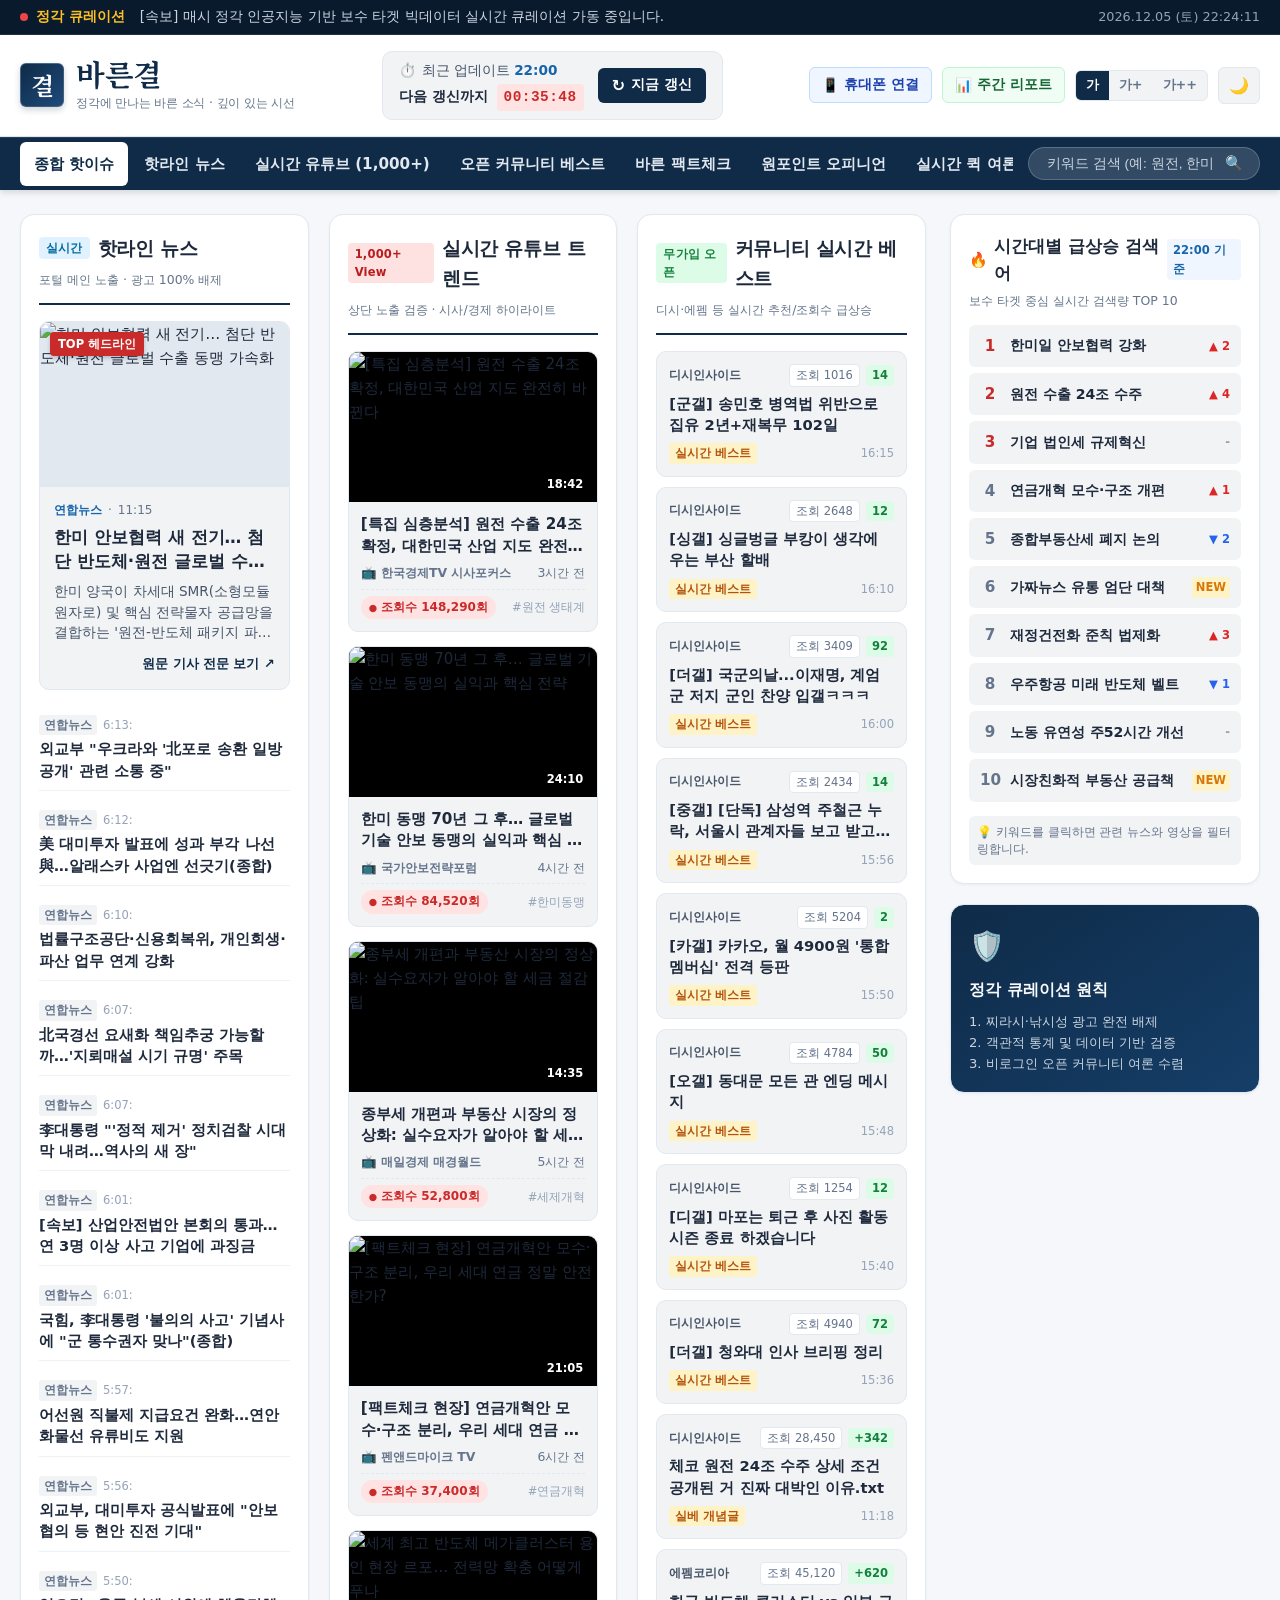
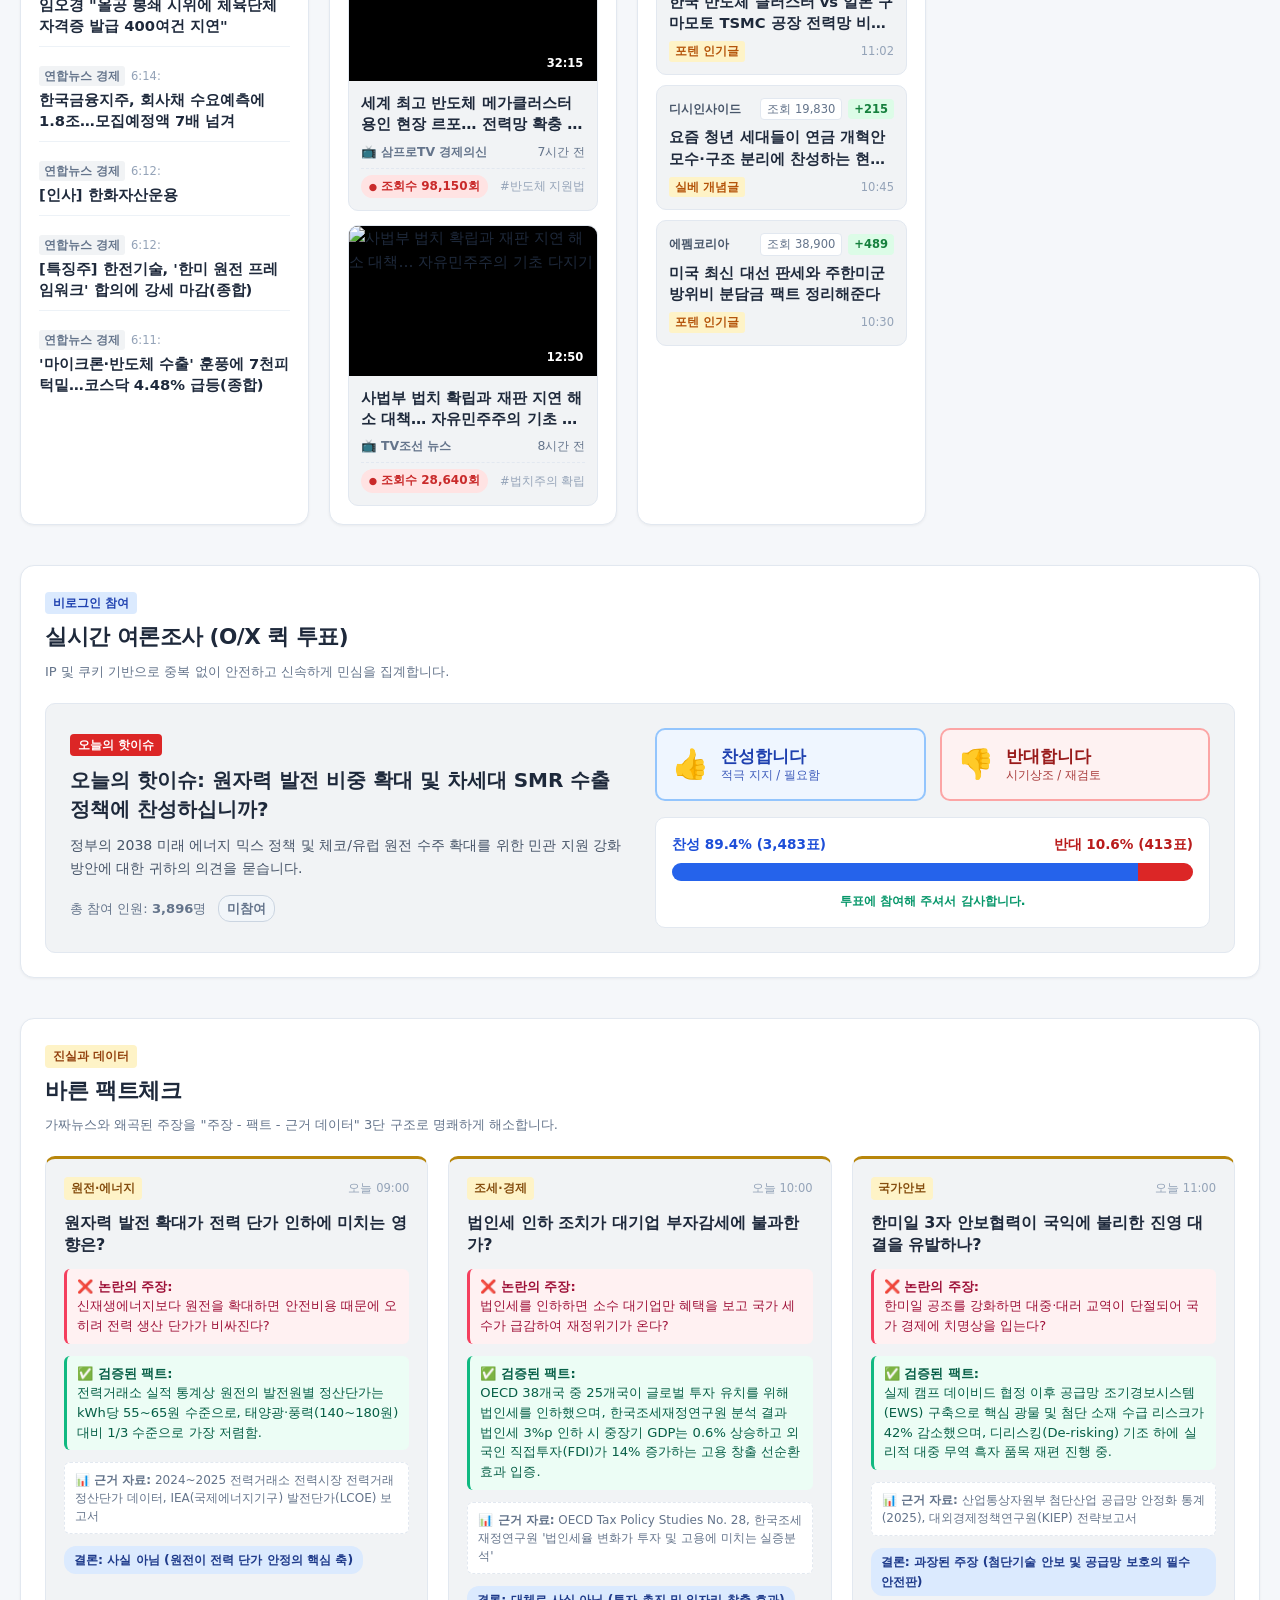
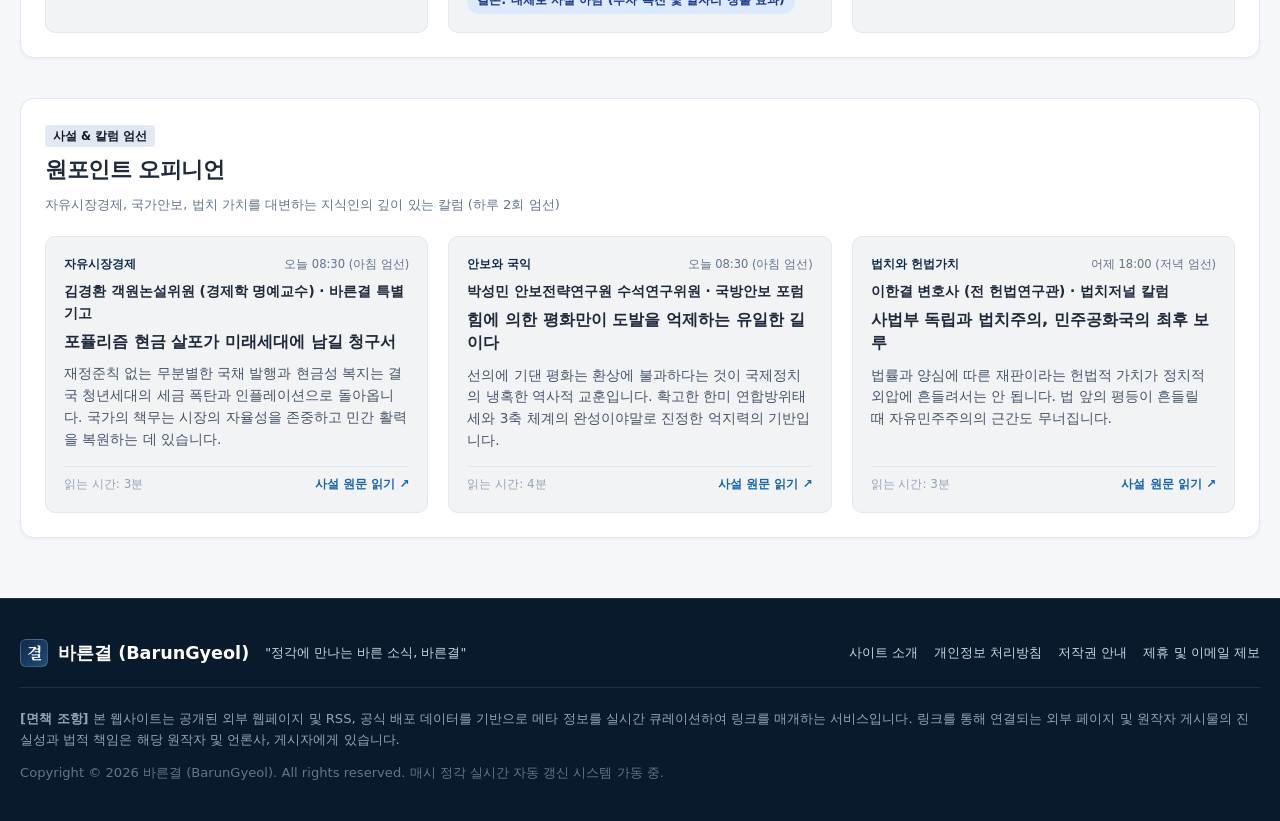
==== index.html @ 8eef2be4 "Add files via upload" ====
<!DOCTYPE html>
<html lang="ko">
<head>
  <meta charset="UTF-8">
  <meta name="viewport" content="width=device-width, initial-scale=1.0">
  <title>바른결 - 정각에 만나는 바른 시선</title>
  <meta name="description" content="매시 정각 실시간 주요 뉴스, 유튜브 트렌드(조회수 1,000+), 무가입 오픈 커뮤니티 베스트를 취합하는 바른결 큐레이션 포털">
  <link rel="preconnect" href="https://fonts.googleapis.com">
  <link rel="preconnect" href="https://fonts.gstatic.com" crossorigin>
  <link href="https://fonts.googleapis.com/css2?family=Pretendard:wght@300;400;500;600;700;800&family=Noto+Serif+KR:wght@600;700&display=swap" rel="stylesheet">
  <link rel="stylesheet" href="css/style.css">
  <link rel="icon" href="data:image/svg+xml,<svg xmlns=%22http://www.w3.org/2000/svg%22 viewBox=%220%200%20100%20100%22><text y=%22.9em%22 font-size=%2290%22>⚖️</text></svg>">
</head>
<body class="font-normal theme-light">

  <!-- 최상단 긴급 속보 & 알림 바 -->
  <div class="top-ticker-bar">
    <div class="container ticker-container">
      <div class="ticker-label">
        <span class="pulse-dot"></span>
        <strong>정각 큐레이션</strong>
      </div>
      <div class="ticker-content" id="tickerContent">
        <span>[속보] 매시 정각 인공지능 기반 보수 타겟 빅데이터 실시간 큐레이션 가동 중입니다.</span>
      </div>
      <div class="ticker-date" id="liveDateTime">2026.10.01 (목) 11:00</div>
    </div>
  </div>

  <!-- 헤더 영역 -->
  <header class="main-header">
    <div class="container header-inner">
      <!-- 로고 및 슬로건 -->
      <div class="header-brand">
        <a href="#" class="brand-logo" onclick="resetFilter(event)">
          <div class="logo-symbol">결</div>
          <div class="logo-text-group">
            <h1 class="logo-title">바른결</h1>
            <span class="logo-slogan">정각에 만나는 바른 소식 · 깊이 있는 시선</span>
          </div>
        </a>
      </div>

      <!-- 실시간 정각 타이머 & 상태 -->
      <div class="header-timer-box">
        <div class="timer-badge-wrap">
          <div class="timer-badge">
            <span class="timer-icon">⏱️</span>
            <span class="timer-text">
              최근 업데이트 <strong id="lastUpdateHour">11:00</strong>
            </span>
          </div>
          <div class="timer-countdown">
            다음 갱신까지 <span class="countdown-digits" id="countdownTimer">00:34:20</span>
          </div>
        </div>
        <button class="btn-refresh" id="btnRefresh" title="지금 즉시 데이터 최신화">
          <span class="refresh-icon">↻</span>
          <span>지금 갱신</span>
        </button>
      </div>

      <!-- 사용자 편의 유틸리티 (휴대폰 연결, 글자크기, 주간리포트, 다크모드) -->
      <div class="header-utils">
        <button class="btn-util btn-mobile" id="btnOpenMobile" title="내 스마트폰으로 바로 보기">
          <span class="icon">📱</span>
          <span>휴대폰 연결</span>
        </button>
        <button class="btn-util btn-report" id="btnOpenReport" title="주간 트렌드 분석 리포트">
          <span class="icon">📊</span>
          <span>주간 리포트</span>
        </button>
        <div class="font-resizer" title="본문 글자 크기 조절">
          <button class="font-btn active" data-size="normal">가</button>
          <button class="font-btn" data-size="large">가+</button>
          <button class="font-btn" data-size="xlarge">가++</button>
        </div>
        <button class="btn-util theme-toggle" id="themeToggle" title="화면 모드 전환">
          <span class="theme-icon" id="themeIcon">🌙</span>
        </button>
      </div>
    </div>
  </header>

  <!-- 글로벌 네비게이션 바 (GNB) -->
  <nav class="gnb-nav">
    <div class="container gnb-inner">
      <ul class="gnb-menu">
        <li class="nav-item active"><a href="#section-all" data-tab="all">종합 핫이슈</a></li>
        <li class="nav-item"><a href="#section-news" data-tab="news">핫라인 뉴스</a></li>
        <li class="nav-item"><a href="#section-youtube" data-tab="youtube">실시간 유튜브 (1,000+)</a></li>
        <li class="nav-item"><a href="#section-community" data-tab="community">오픈 커뮤니티 베스트</a></li>
        <li class="nav-item"><a href="#section-factcheck" data-tab="factcheck">바른 팩트체크</a></li>
        <li class="nav-item"><a href="#section-opinion" data-tab="opinion">원포인트 오피니언</a></li>
        <li class="nav-item"><a href="#section-poll" data-tab="poll">실시간 퀵 여론조사</a></li>
      </ul>
      <div class="gnb-search">
        <div class="search-input-wrap">
          <input type="text" id="searchInput" placeholder="키워드 검색 (예: 원전, 한미동맹, 세제)" autocomplete="off">
          <button id="searchBtn" title="검색">🔍</button>
        </div>
      </div>
    </div>
  </nav>

  <!-- 활성 필터 바 (키워드 클릭 시 노출) -->
  <div class="filter-status-bar container" id="filterStatusBar" style="display: none;">
    <div class="filter-chip">
      <span>선택 키워드: <strong id="filterKeywordText">#원전</strong></span>
      <button class="filter-clear-btn" id="filterClearBtn">✕ 전체보기</button>
    </div>
    <div class="filter-count" id="filterCountText">관련 콘텐츠 12건 정렬됨</div>
  </div>

  <!-- 메인 본문 컨테이너 -->
  <main class="main-content container">
    <div class="content-wrapper">
      
      <!-- 좌측 메인 3단 그리드 영역 -->
      <div class="grid-layout-3col">
        
        <!-- [1] 핫라인 뉴스 (메인 노출 뉴스 큐레이션) -->
        <section class="card-column news-column" id="section-news">
          <div class="column-header">
            <div class="col-title-wrap">
              <span class="col-badge badge-blue">실시간</span>
              <h2 class="column-title">핫라인 뉴스</h2>
            </div>
            <span class="col-subtitle">포털 메인 노출 · 광고 100% 배제</span>
          </div>

          <!-- 최상단 헤드라인 1건 (썸네일 + 큰 제목) -->
          <div class="headline-featured-card" id="headlineCard">
            <div class="headline-thumb-wrap">
              <img id="headlineImg" src="" alt="헤드라인 뉴스 썸네일" loading="lazy">
              <span class="headline-tag">TOP 헤드라인</span>
            </div>
            <div class="headline-body">
              <div class="meta-row">
                <span class="media-name" id="headlineMedia">연합뉴스</span>
                <span class="meta-dot">·</span>
                <span class="pub-time" id="headlineTime">11:15</span>
              </div>
              <h3 class="headline-title" id="headlineTitle">
                <a href="#" target="_blank" rel="noopener noreferrer">뉴스를 불러오는 중입니다...</a>
              </h3>
              <p class="headline-summary" id="headlineSummary">잠시만 기다려주세요.</p>
              <div class="headline-action">
                <a href="#" id="headlineLink" target="_blank" rel="noopener noreferrer" class="read-more-btn">
                  원문 기사 전문 보기 ↗
                </a>
              </div>
            </div>
          </div>

          <!-- 스트레이트 뉴스 리스트 -->
          <div class="straight-news-list" id="straightNewsList">
            <!-- 자바스크립트로 동적 렌더링 -->
            <div class="loading-spinner">뉴스 데이터를 불러오는 중...</div>
          </div>
        </section>


        <!-- [2] 실시간 유튜브 트렌드 (조회수 1,000 이상 하이라이트) -->
        <section class="card-column youtube-column" id="section-youtube">
          <div class="column-header">
            <div class="col-title-wrap">
              <span class="col-badge badge-red">1,000+ View</span>
              <h2 class="column-title">실시간 유튜브 트렌드</h2>
            </div>
            <span class="col-subtitle">상단 노출 검증 · 시사/경제 하이라이트</span>
          </div>

          <div class="youtube-grid" id="youtubeGrid">
            <!-- 자바스크립트로 동적 렌더링 -->
            <div class="loading-spinner">유튜브 영상을 불러오는 중...</div>
          </div>
        </section>


        <!-- [3] 오픈 커뮤니티 실시간 베스트 (무가입 기반) -->
        <section class="card-column community-column" id="section-community">
          <div class="column-header">
            <div class="col-title-wrap">
              <span class="col-badge badge-green">무가입 오픈</span>
              <h2 class="column-title">커뮤니티 실시간 베스트</h2>
            </div>
            <span class="col-subtitle">디시·에펨 등 실시간 추천/조회수 급상승</span>
          </div>

          <div class="community-list" id="communityList">
            <!-- 자바스크립트로 동적 렌더링 -->
            <div class="loading-spinner">커뮤니티 인기글을 불러오는 중...</div>
          </div>
        </section>

      </div><!-- //grid-layout-3col -->


      <!-- 우측 사이드바: 시간대별 급상승 검색어 -->
      <aside class="sidebar-column">
        <div class="sticky-sidebar">
          
          <!-- 급상승 검색어 랭킹 -->
          <div class="sidebar-card trending-card">
            <div class="sidebar-card-header">
              <div class="trending-title-row">
                <span class="fire-icon">🔥</span>
                <h3 class="sidebar-title">시간대별 급상승 검색어</h3>
              </div>
              <span class="trending-refresh-badge" id="trendingTimeBadge">11:00 기준</span>
            </div>
            <p class="sidebar-desc">보수 타겟 중심 실시간 검색량 TOP 10</p>
            
            <ol class="trending-ranking-list" id="trendingList">
              <!-- 자바스크립트로 동적 렌더링 -->
            </ol>
            <div class="trending-footer-tip">
              💡 키워드를 클릭하면 관련 뉴스와 영상을 필터링합니다.
            </div>
          </div>

          <!-- 바른 미디어 신뢰도 지표 안내 배너 -->
          <div class="sidebar-card banner-card">
            <div class="banner-icon">🛡️</div>
            <h4 class="banner-title">정각 큐레이션 원칙</h4>
            <p class="banner-text">
              1. 찌라시·낚시성 광고 완전 배제<br>
              2. 객관적 통계 및 데이터 기반 검증<br>
              3. 비로그인 오픈 커뮤니티 여론 수렴
            </p>
          </div>

        </div>
      </aside>

    </div><!-- //content-wrapper -->


    <!-- 추가 콘텐츠 섹션 1: 비로그인 실시간 여론조사 (O/X 퀵 투표) -->
    <section class="bottom-section poll-section" id="section-poll">
      <div class="section-badge-bar">
        <span class="section-tag tag-blue">비로그인 참여</span>
        <h2 class="section-main-title">실시간 여론조사 (O/X 퀵 투표)</h2>
        <span class="section-help-text">IP 및 쿠키 기반으로 중복 없이 안전하고 신속하게 민심을 집계합니다.</span>
      </div>

      <div class="poll-box-card">
        <div class="poll-content-left">
          <span class="poll-badge-live">오늘의 핫이슈</span>
          <h3 class="poll-question" id="pollQuestion">
            오늘의 핫이슈: 원자력 발전 비중 확대 및 차세대 SMR 수출 정책에 찬성하십니까?
          </h3>
          <p class="poll-description" id="pollDesc">
            정부의 2038 미래 에너지 믹스 정책 및 체코/유럽 원전 수주 확대를 위한 민관 지원 강화 방안에 대한 귀하의 의견을 묻습니다.
          </p>
          <div class="poll-meta">
            <span>총 참여 인원: <strong id="pollTotalCount">3,894</strong>명</span>
            <span class="poll-status-tag" id="pollUserStatus">미참여</span>
          </div>
        </div>

        <div class="poll-interactive-right">
          <!-- 투표 버튼 -->
          <div class="poll-buttons" id="pollButtons">
            <button class="btn-vote btn-agree" id="btnVoteAgree" onclick="submitVote('agree')">
              <div class="vote-icon">👍</div>
              <div class="vote-text-wrap">
                <span class="vote-title">찬성합니다</span>
                <span class="vote-sub">적극 지지 / 필요함</span>
              </div>
            </button>
            <button class="btn-vote btn-disagree" id="btnVoteDisagree" onclick="submitVote('disagree')">
              <div class="vote-icon">👎</div>
              <div class="vote-text-wrap">
                <span class="vote-title">반대합니다</span>
                <span class="vote-sub">시기상조 / 재검토</span>
              </div>
            </button>
          </div>

          <!-- 투표 결과 그래프 (투표 후 또는 실시간 표시) -->
          <div class="poll-result-bar-wrap" id="pollResultBar">
            <div class="result-label-row">
              <span class="label-agree">찬성 <strong id="agreeRatioText">89.4%</strong> (<span id="agreeCountText">3,482</span>표)</span>
              <span class="label-disagree">반대 <strong id="disagreeRatioText">10.6%</strong> (<span id="disagreeCountText">412</span>표)</span>
            </div>
            <div class="poll-progress-track">
              <div class="progress-fill agree-fill" id="agreeFillBar" style="width: 89.4%;"></div>
              <div class="progress-fill disagree-fill" id="disagreeFillBar" style="width: 10.6%;"></div>
            </div>
            <p class="poll-voted-notice" id="pollNotice">투표에 참여해 주셔서 감사합니다.</p>
          </div>
        </div>
      </div>
    </section>


    <!-- 추가 콘텐츠 섹션 2: 바른 팩트체크 코너 -->
    <section class="bottom-section factcheck-section" id="section-factcheck">
      <div class="section-badge-bar">
        <span class="section-tag tag-gold">진실과 데이터</span>
        <h2 class="section-main-title">바른 팩트체크</h2>
        <span class="section-help-text">가짜뉴스와 왜곡된 주장을 "주장 - 팩트 - 근거 데이터" 3단 구조로 명쾌하게 해소합니다.</span>
      </div>

      <div class="factcheck-grid" id="factcheckGrid">
        <!-- 자바스크립트로 동적 렌더링 -->
      </div>
    </section>


    <!-- 추가 콘텐츠 섹션 3: 원포인트 오피니언 코너 -->
    <section class="bottom-section opinion-section" id="section-opinion">
      <div class="section-badge-bar">
        <span class="section-tag tag-navy">사설 & 칼럼 엄선</span>
        <h2 class="section-main-title">원포인트 오피니언</h2>
        <span class="section-help-text">자유시장경제, 국가안보, 법치 가치를 대변하는 지식인의 깊이 있는 칼럼 (하루 2회 엄선)</span>
      </div>

      <div class="opinion-grid" id="opinionGrid">
        <!-- 자바스크립트로 동적 렌더링 -->
      </div>
    </section>

  </main>


  <!-- 주간 키워드 데이터 리포트 모달 -->
  <div class="modal-backdrop" id="reportModal" style="display: none;">
    <div class="modal-dialog">
      <div class="modal-header">
        <div class="modal-title-group">
          <span class="modal-badge">빅데이터 아카이브</span>
          <h3 class="modal-title">주간 바른결 트렌드 리포트</h3>
          <span class="modal-period" id="reportPeriod">2026년 9월 4주차 종합</span>
        </div>
        <button class="modal-close-btn" id="btnCloseReport">✕</button>
      </div>
      <div class="modal-body">
        <div class="report-summary-box">
          <div class="report-stat-item">
            <span class="stat-num" id="reportTotalCurated">18,420건</span>
            <span class="stat-label">한 주간 큐레이션 데이터</span>
          </div>
          <div class="report-stat-item">
            <span class="stat-num">TOP 1</span>
            <span class="stat-label">원전 24조 수출 & 한미 안보</span>
          </div>
          <div class="report-stat-item">
            <span class="stat-num">89.4%</span>
            <span class="stat-label">원전 확대 여론 찬성률</span>
          </div>
        </div>

        <h4 class="report-subheading">📈 주간 최다 노출·클릭 키워드 TOP 10</h4>
        <div class="report-table-wrap">
          <table class="report-table">
            <thead>
              <tr>
                <th>순위</th>
                <th>주요 키워드</th>
                <th>클릭 및 관심도</th>
                <th>점유 비율</th>
              </tr>
            </thead>
            <tbody id="reportKeywordTable">
              <!-- 동적 생성 -->
            </tbody>
          </table>
        </div>

        <h4 class="report-subheading" style="margin-top: 24px;">💡 주간 핵심 이슈 브리핑</h4>
        <ul class="report-insights-list" id="reportInsightsList">
          <!-- 동적 생성 -->
        </ul>
      </div>
      <div class="modal-footer">
        <button class="btn-close-modal" id="btnModalConfirm">확인</button>
      </div>
    </div>
  </div>


  <!-- 유튜브 영상 재생 모달 -->
  <div class="modal-backdrop" id="videoModal" style="display: none;">
    <div class="modal-dialog modal-video">
      <div class="modal-header">
        <h4 class="modal-title" id="videoModalTitle">영상 시청</h4>
        <button class="modal-close-btn" id="btnCloseVideo">✕</button>
      </div>
      <div class="modal-body video-modal-body">
        <div class="video-container" id="videoContainer">
          <!-- iframe 삽입 -->
        </div>
        <div class="video-meta-box" id="videoMetaBox"></div>
      </div>
    </div>
  </div>


  <!-- 스마트폰 외부 접속 안내 모달 -->
  <div class="modal-backdrop" id="mobileModal" style="display: none;">
    <div class="modal-dialog modal-mobile">
      <div class="modal-header">
        <div class="modal-title-group">
          <span class="modal-badge" style="background-color: #3b82f6;">외부 인터넷 연결</span>
          <h3 class="modal-title">📱 내 휴대폰으로 바로 보기</h3>
          <span class="modal-period">LTE/5G/외부 와이파이 어디서나 접속 가능</span>
        </div>
        <button class="modal-close-btn" id="btnCloseMobile">✕</button>
      </div>
      <div class="modal-body" style="text-align: center;">
        <p style="font-size: 0.9rem; color: var(--text-sub); margin-bottom: 16px;">
          스마트폰 기본 카메라로 아래 <strong>QR 코드</strong>를 비추시거나,<br>
          접속 주소를 복사하여 카카오톡이나 모바일 브라우저에 입력하세요!
        </p>

        <!-- QR 코드 영역 -->
        <div class="qr-box" style="margin: 0 auto 16px; width: 190px; height: 190px; background: #ffffff; padding: 10px; border-radius: 12px; border: 1px solid var(--border-color); display: flex; align-items: center; justify-content: center;">
          <img id="mobileQrImg" src="" alt="휴대폰 접속 QR코드" style="width: 100%; height: 100%; object-fit: contain;">
        </div>

        <!-- 링크 복사 영역 -->
        <div class="mobile-link-input-wrap" style="display: flex; gap: 8px; max-width: 440px; margin: 0 auto 14px;">
          <input type="text" id="mobileUrlInput" readonly value="터널 링크 생성 중..." style="flex: 1; padding: 10px 12px; border-radius: 6px; border: 1px solid var(--border-color); background: var(--bg-subtle); color: var(--text-main); font-size: 0.85rem; font-weight: 600;">
          <button id="btnCopyMobileUrl" style="padding: 10px 16px; background: var(--primary); color: #ffffff; border-radius: 6px; font-weight: 600; font-size: 0.85rem; white-space: nowrap;">주소 복사</button>
        </div>

        <div style="background: #eff6ff; border: 1px solid #bfdbfe; padding: 10px 14px; border-radius: 8px; font-size: 0.8rem; color: #1e40af; text-align: left; line-height: 1.5;">
          💡 <strong>팁:</strong> 컴퓨터가 켜져 있는 동안 이 보안 터널(HTTPS) 링크를 통해 스마트폰에서 동일하게 매시 정각 큐레이션 및 여론조사 투표를 이용하실 수 있습니다.
        </div>
      </div>
      <div class="modal-footer">
        <button class="btn-close-modal" id="btnConfirmMobile">닫기</button>
      </div>
    </div>
  </div>


  <!-- 푸터 영역 -->
  <footer class="main-footer">
    <div class="container footer-inner">
      <div class="footer-top">
        <div class="footer-brand">
          <div class="logo-symbol small">결</div>
          <strong>바른결 (BarunGyeol)</strong>
          <span class="footer-tagline">"정각에 만나는 바른 소식, 바른결"</span>
        </div>
        <div class="footer-links">
          <a href="#" onclick="alert('바른결은 매시 정각 공개된 웹 데이터를 중립적이고 객관적인 알고리즘으로 취합하여 제공하는 정보 큐레이션 서비스입니다.'); return false;">사이트 소개</a>
          <a href="#" onclick="alert('개인정보 보호법에 의거하여 본 사이트는 일체의 회원가입을 받지 않으며 사용자의 개인정보를 저장하지 않습니다.'); return false;">개인정보 처리방침</a>
          <a href="#" onclick="alert('본 사이트에 제공되는 모든 기사, 영상, 게시물의 저작권은 각 원작자 및 해당 언론사/플랫폼에 귀속됩니다.'); return false;">저작권 안내</a>
          <a href="mailto:contact@bareungyeol.kr">제휴 및 이메일 제보</a>
        </div>
      </div>
      <div class="footer-divider"></div>
      <div class="footer-disclaimer">
        <p><strong>[면책 조항]</strong> 본 웹사이트는 공개된 외부 웹페이지 및 RSS, 공식 배포 데이터를 기반으로 메타 정보를 실시간 큐레이션하여 링크를 매개하는 서비스입니다. 링크를 통해 연결되는 외부 페이지 및 원작자 게시물의 진실성과 법적 책임은 해당 원작자 및 언론사, 게시자에게 있습니다.</p>
        <p class="copy">Copyright © 2026 바른결 (BarunGyeol). All rights reserved. 매시 정각 실시간 자동 갱신 시스템 가동 중.</p>
      </div>
    </div>
  </footer>

  <script src="js/app.js"></script>
</body>
</html>
---- css/style.css ----
/* ========================================================
   바른결 (BarunGyeol) 스타일시트
   정각에 만나는 바른 시선 · 모던 큐레이션 포털
   ======================================================== */

:root {
  --primary: #0f2b48;
  --primary-dark: #091a2d;
  --primary-light: #1b497a;
  --accent-red: #c92a2a;
  --accent-red-light: #ffe3e3;
  --accent-blue: #1864ab;
  --accent-gold: #b8860b;
  --accent-gold-light: #fef3c7;
  --accent-green: #2b8a3e;
  --accent-green-light: #ebfbee;

  --bg-main: #f5f7fa;
  --bg-card: #ffffff;
  --bg-subtle: #f1f3f5;
  --border-color: #e2e8f0;
  --border-light: #edf2f7;

  --text-main: #1e293b;
  --text-sub: #475569;
  --text-muted: #64748b;
  --text-light: #94a3b8;

  --shadow-sm: 0 1px 3px rgba(0, 0, 0, 0.05);
  --shadow-md: 0 4px 12px rgba(15, 43, 72, 0.08);
  --shadow-lg: 0 10px 25px rgba(15, 43, 72, 0.12);

  --font-base-size: 15px;
  --radius-sm: 6px;
  --radius-md: 10px;
  --radius-lg: 14px;
}

/* 다크 모드 */
body.theme-dark {
  --primary: #1e3a5f;
  --primary-dark: #0a1320;
  --primary-light: #2c5282;
  --bg-main: #0b111a;
  --bg-card: #151e2d;
  --bg-subtle: #1c283c;
  --border-color: #27374d;
  --border-light: #1f2c3f;
  --text-main: #f1f5f9;
  --text-sub: #cbd5e1;
  --text-muted: #94a3b8;
  --text-light: #64748b;
  --shadow-md: 0 4px 12px rgba(0, 0, 0, 0.35);
  --shadow-lg: 0 10px 25px rgba(0, 0, 0, 0.5);
}

/* 글자 크기 가변 모드 (중장년층 가독성 극대화) */
body.font-normal { --font-base-size: 15px; }
body.font-large { --font-base-size: 17px; }
body.font-xlarge { --font-base-size: 19px; }

* {
  box-sizing: border-box;
  margin: 0;
  padding: 0;
}

body {
  font-family: 'Pretendard', -apple-system, BlinkMacSystemFont, system-ui, Roboto, sans-serif;
  font-size: var(--font-base-size);
  color: var(--text-main);
  background-color: var(--bg-main);
  line-height: 1.6;
  -webkit-font-smoothing: antialiased;
  transition: background-color 0.25s ease, color 0.25s ease;
}

a {
  color: inherit;
  text-decoration: none;
}

button {
  cursor: pointer;
  border: none;
  background: none;
  font-family: inherit;
}

.container {
  width: 100%;
  max-width: 1440px;
  margin: 0 auto;
  padding: 0 20px;
}

/* ========================================================
   [1] 최상단 롤링 티커 바
   ======================================================== */
.top-ticker-bar {
  background-color: var(--primary-dark);
  color: #e2e8f0;
  font-size: 0.85rem;
  border-bottom: 1px solid rgba(255, 255, 255, 0.1);
  padding: 6px 0;
}

.ticker-container {
  display: flex;
  align-items: center;
  justify-content: space-between;
  gap: 15px;
}

.ticker-label {
  display: flex;
  align-items: center;
  gap: 8px;
  color: #fbbf24;
  white-space: nowrap;
}

.pulse-dot {
  width: 8px;
  height: 8px;
  background-color: #ef4444;
  border-radius: 50%;
  display: inline-block;
  animation: pulseAnim 1.6s infinite;
}

@keyframes pulseAnim {
  0% { transform: scale(0.9); opacity: 0.8; box-shadow: 0 0 0 0 rgba(239, 68, 68, 0.7); }
  70% { transform: scale(1.1); opacity: 1; box-shadow: 0 0 0 6px rgba(239, 68, 68, 0); }
  100% { transform: scale(0.9); opacity: 0.8; }
}

.ticker-content {
  flex: 1;
  overflow: hidden;
  text-overflow: ellipsis;
  white-space: nowrap;
  color: #cbd5e1;
}

.ticker-date {
  color: #94a3b8;
  font-size: 0.8rem;
  white-space: nowrap;
}

/* ========================================================
   [2] 메인 헤더
   ======================================================== */
.main-header {
  background-color: var(--bg-card);
  border-bottom: 1px solid var(--border-color);
  padding: 16px 0;
  position: relative;
  box-shadow: var(--shadow-sm);
}

.header-inner {
  display: flex;
  align-items: center;
  justify-content: space-between;
  flex-wrap: wrap;
  gap: 20px;
}

/* 로고 */
.header-brand .brand-logo {
  display: flex;
  align-items: center;
  gap: 12px;
}

.logo-symbol {
  width: 44px;
  height: 44px;
  background: linear-gradient(135deg, var(--primary) 0%, #1e4a7a 100%);
  color: #ffffff;
  display: flex;
  align-items: center;
  justify-content: center;
  font-family: 'Noto Serif KR', serif;
  font-size: 1.5rem;
  font-weight: 700;
  border-radius: var(--radius-sm);
  box-shadow: 0 3px 6px rgba(15, 43, 72, 0.2);
  border: 1px solid rgba(255, 255, 255, 0.2);
}

.logo-symbol.small {
  width: 28px;
  height: 28px;
  font-size: 1rem;
}

.logo-text-group {
  display: flex;
  flex-direction: column;
}

.logo-title {
  font-family: 'Noto Serif KR', serif;
  font-size: 1.85rem;
  font-weight: 700;
  letter-spacing: -0.5px;
  color: var(--primary);
  line-height: 1.1;
}

body.theme-dark .logo-title {
  color: #60a5fa;
}

.logo-slogan {
  font-size: 0.78rem;
  color: var(--text-muted);
  letter-spacing: -0.2px;
  margin-top: 3px;
}

/* 타이머 박스 */
.header-timer-box {
  display: flex;
  align-items: center;
  gap: 14px;
  background: var(--bg-subtle);
  padding: 8px 16px;
  border-radius: var(--radius-md);
  border: 1px solid var(--border-color);
}

.timer-badge-wrap {
  display: flex;
  flex-direction: column;
  gap: 2px;
}

.timer-badge {
  display: flex;
  align-items: center;
  gap: 6px;
  font-size: 0.85rem;
  color: var(--text-sub);
}

.timer-badge strong {
  color: var(--accent-blue);
  font-weight: 700;
}

.timer-countdown {
  font-size: 0.9rem;
  color: var(--text-main);
  font-weight: 600;
}

.countdown-digits {
  font-family: 'Pretendard', monospace;
  color: var(--accent-red);
  background: var(--accent-red-light);
  padding: 2px 7px;
  border-radius: 4px;
  font-weight: 700;
  letter-spacing: 0.5px;
  display: inline-block;
  margin-left: 4px;
}

.btn-refresh {
  display: flex;
  align-items: center;
  gap: 6px;
  background-color: var(--primary);
  color: #ffffff;
  padding: 8px 14px;
  border-radius: var(--radius-sm);
  font-size: 0.85rem;
  font-weight: 600;
  transition: all 0.2s ease;
}

.btn-refresh:hover {
  background-color: var(--primary-light);
  transform: translateY(-1px);
}

.refresh-icon {
  font-size: 1rem;
  transition: transform 0.4s ease;
}

.btn-refresh.spinning .refresh-icon {
  animation: spin 0.8s linear infinite;
}

@keyframes spin {
  from { transform: rotate(0deg); }
  to { transform: rotate(360deg); }
}

/* 유틸리티 버튼들 */
.header-utils {
  display: flex;
  align-items: center;
  gap: 10px;
}

.btn-util {
  display: flex;
  align-items: center;
  gap: 5px;
  padding: 8px 12px;
  border-radius: var(--radius-sm);
  background-color: var(--bg-subtle);
  border: 1px solid var(--border-color);
  color: var(--text-sub);
  font-size: 0.85rem;
  font-weight: 600;
  transition: all 0.2s;
}

.btn-util:hover {
  background-color: var(--border-color);
  color: var(--text-main);
}

.btn-mobile {
  background-color: #eff6ff;
  border-color: #bfdbfe;
  color: #1e40af;
  font-weight: 700;
}

body.theme-dark .btn-mobile {
  background-color: #1e3a8a;
  border-color: #3b82f6;
  color: #dbeafe;
}

.btn-report {
  background-color: #f0fdf4;
  border-color: #bbf7d0;
  color: #166534;
}

body.theme-dark .btn-report {
  background-color: #064e3b;
  border-color: #047857;
  color: #a7f3d0;
}

.font-resizer {
  display: flex;
  background-color: var(--bg-subtle);
  border: 1px solid var(--border-color);
  border-radius: var(--radius-sm);
  overflow: hidden;
}

.font-btn {
  padding: 6px 10px;
  font-size: 0.8rem;
  font-weight: 600;
  color: var(--text-muted);
  transition: all 0.15s;
}

.font-btn:hover {
  background-color: var(--border-color);
  color: var(--text-main);
}

.font-btn.active {
  background-color: var(--primary);
  color: #ffffff;
}

.theme-toggle {
  padding: 8px 10px;
  font-size: 1rem;
}

/* ========================================================
   [3] 글로벌 네비게이션 바 (GNB)
   ======================================================== */
.gnb-nav {
  background-color: var(--primary);
  border-top: 1px solid rgba(255, 255, 255, 0.1);
  box-shadow: 0 3px 6px rgba(0, 0, 0, 0.12);
  position: sticky;
  top: 0;
  z-index: 100;
}

.gnb-inner {
  display: flex;
  align-items: center;
  justify-content: space-between;
  gap: 15px;
}

.gnb-menu {
  display: flex;
  list-style: none;
  gap: 2px;
  overflow-x: auto;
  white-space: nowrap;
  padding: 4px 0;
}

.gnb-menu::-webkit-scrollbar {
  height: 0px;
}

.nav-item a {
  display: block;
  padding: 10px 14px;
  color: #e2e8f0;
  font-size: 0.95rem;
  font-weight: 600;
  border-radius: var(--radius-sm);
  transition: all 0.15s;
}

.nav-item a:hover {
  background-color: rgba(255, 255, 255, 0.12);
  color: #ffffff;
}

.nav-item.active a {
  background-color: #ffffff;
  color: var(--primary);
  font-weight: 700;
}

/* 검색창 */
.gnb-search .search-input-wrap {
  display: flex;
  align-items: center;
  background-color: rgba(255, 255, 255, 0.15);
  border-radius: 20px;
  padding: 4px 12px;
  border: 1px solid rgba(255, 255, 255, 0.2);
  transition: all 0.2s;
}

.gnb-search .search-input-wrap:focus-within {
  background-color: #ffffff;
  border-color: #ffffff;
}

.gnb-search input {
  background: transparent;
  border: none;
  outline: none;
  color: #ffffff;
  font-size: 0.85rem;
  width: 180px;
  padding: 4px 6px;
}

.gnb-search .search-input-wrap:focus-within input {
  color: var(--text-main);
}

.gnb-search input::placeholder {
  color: #cbd5e1;
}

.gnb-search .search-input-wrap:focus-within input::placeholder {
  color: var(--text-muted);
}

.gnb-search button {
  font-size: 0.9rem;
  color: #e2e8f0;
  padding: 0 4px;
}

.gnb-search .search-input-wrap:focus-within button {
  color: var(--primary);
}

/* 활성 필터 바 */
.filter-status-bar {
  display: flex;
  align-items: center;
  justify-content: space-between;
  background: #eff6ff;
  border: 1px solid #bfdbfe;
  padding: 10px 16px;
  border-radius: var(--radius-md);
  margin-top: 16px;
  font-size: 0.9rem;
}

body.theme-dark .filter-status-bar {
  background: #1e293b;
  border-color: #3b82f6;
}

.filter-chip {
  display: flex;
  align-items: center;
  gap: 10px;
  color: var(--accent-blue);
  font-weight: 600;
}

.filter-clear-btn {
  background: #ffffff;
  border: 1px solid #93c5fd;
  color: #1d4ed8;
  padding: 3px 8px;
  border-radius: 4px;
  font-size: 0.78rem;
  font-weight: 600;
  transition: all 0.15s;
}

.filter-clear-btn:hover {
  background: #1d4ed8;
  color: #ffffff;
}

.filter-count {
  font-size: 0.82rem;
  color: var(--text-muted);
}

/* ========================================================
   [4] 메인 콘텐츠 레이아웃 (3단 그리드 + 우측 사이드바)
   ======================================================== */
.main-content {
  margin-top: 24px;
  margin-bottom: 60px;
}

.content-wrapper {
  display: grid;
  grid-template-columns: 1fr 310px;
  gap: 24px;
  align-items: start;
}

/* 3단 메인 그리드 */
.grid-layout-3col {
  display: grid;
  grid-template-columns: repeat(3, 1fr);
  gap: 20px;
}

/* 공통 컬럼 카드 */
.card-column {
  background-color: var(--bg-card);
  border: 1px solid var(--border-color);
  border-radius: var(--radius-lg);
  padding: 18px;
  box-shadow: var(--shadow-sm);
  display: flex;
  flex-direction: column;
}

.column-header {
  border-bottom: 2px solid var(--primary);
  padding-bottom: 12px;
  margin-bottom: 16px;
}

.col-title-wrap {
  display: flex;
  align-items: center;
  gap: 8px;
  margin-bottom: 4px;
}

.col-badge {
  font-size: 0.72rem;
  padding: 2px 7px;
  border-radius: 4px;
  font-weight: 700;
  letter-spacing: 0.2px;
}

.badge-blue { background-color: #e0f2fe; color: #0369a1; }
.badge-red { background-color: #fee2e2; color: #b91c1c; }
.badge-green { background-color: #dcfce7; color: #15803d; }

.column-title {
  font-size: 1.18rem;
  font-weight: 700;
  color: var(--text-main);
  letter-spacing: -0.3px;
}

.col-subtitle {
  font-size: 0.78rem;
  color: var(--text-muted);
}

/* ========================================================
   [5] 컬럼 1: 핫라인 뉴스 (메인 노출)
   ======================================================== */
.headline-featured-card {
  background-color: var(--bg-subtle);
  border: 1px solid var(--border-color);
  border-radius: var(--radius-md);
  overflow: hidden;
  margin-bottom: 16px;
  transition: transform 0.2s, box-shadow 0.2s;
}

.headline-featured-card:hover {
  transform: translateY(-2px);
  box-shadow: var(--shadow-md);
}

.headline-thumb-wrap {
  position: relative;
  width: 100%;
  height: 165px;
  overflow: hidden;
  background-color: #e2e8f0;
}

.headline-thumb-wrap img {
  width: 100%;
  height: 100%;
  object-fit: cover;
  transition: transform 0.3s;
}

.headline-featured-card:hover .headline-thumb-wrap img {
  transform: scale(1.04);
}

.headline-tag {
  position: absolute;
  top: 10px;
  left: 10px;
  background-color: var(--accent-red);
  color: #ffffff;
  font-size: 0.72rem;
  font-weight: 700;
  padding: 3px 8px;
  border-radius: 4px;
  box-shadow: 0 2px 4px rgba(0, 0, 0, 0.2);
}

.headline-body {
  padding: 14px;
}

.meta-row {
  display: flex;
  align-items: center;
  gap: 6px;
  font-size: 0.75rem;
  color: var(--text-muted);
  margin-bottom: 6px;
}

.media-name {
  font-weight: 600;
  color: var(--accent-blue);
}

.headline-title {
  font-size: 1.05rem;
  font-weight: 700;
  line-height: 1.4;
  margin-bottom: 8px;
  color: var(--text-main);
  display: -webkit-box;
  -webkit-line-clamp: 2;
  -webkit-box-orient: vertical;
  overflow: hidden;
}

.headline-title a:hover {
  color: var(--accent-red);
}

.headline-summary {
  font-size: 0.85rem;
  color: var(--text-sub);
  line-height: 1.5;
  margin-bottom: 12px;
  display: -webkit-box;
  -webkit-line-clamp: 3;
  -webkit-box-orient: vertical;
  overflow: hidden;
}

.headline-action {
  display: flex;
  justify-content: flex-end;
}

.read-more-btn {
  font-size: 0.8rem;
  color: var(--primary);
  font-weight: 600;
}

.read-more-btn:hover {
  text-decoration: underline;
}

/* 스트레이트 뉴스 리스트 */
.straight-news-list {
  display: flex;
  flex-direction: column;
  gap: 10px;
}

.news-item {
  display: flex;
  flex-direction: column;
  padding: 9px 0;
  border-bottom: 1px solid var(--border-light);
  transition: all 0.15s;
}

.news-item:last-child {
  border-bottom: none;
}

.news-item:hover .news-link {
  color: var(--accent-blue);
}

.news-header-meta {
  display: flex;
  align-items: center;
  gap: 6px;
  font-size: 0.72rem;
  color: var(--text-light);
  margin-bottom: 3px;
}

.news-media-tag {
  font-weight: 600;
  color: var(--text-muted);
  background-color: var(--bg-subtle);
  padding: 1px 5px;
  border-radius: 3px;
}

.news-link {
  font-size: 0.92rem;
  font-weight: 600;
  color: var(--text-main);
  line-height: 1.45;
  display: -webkit-box;
  -webkit-line-clamp: 2;
  -webkit-box-orient: vertical;
  overflow: hidden;
}

/* ========================================================
   [6] 컬럼 2: 실시간 유튜브 트렌드 (1,000+ 갤러리 피드)
   ======================================================== */
.youtube-grid {
  display: flex;
  flex-direction: column;
  gap: 14px;
}

.yt-card {
  background-color: var(--bg-subtle);
  border: 1px solid var(--border-color);
  border-radius: var(--radius-md);
  overflow: hidden;
  display: flex;
  flex-direction: column;
  transition: transform 0.2s, box-shadow 0.2s;
  cursor: pointer;
}

.yt-card:hover {
  transform: translateY(-2px);
  box-shadow: var(--shadow-md);
}

.yt-thumb-box {
  position: relative;
  width: 100%;
  height: 150px;
  background-color: #000000;
  overflow: hidden;
}

.yt-thumb-box img {
  width: 100%;
  height: 100%;
  object-fit: cover;
  transition: transform 0.3s;
}

.yt-card:hover .yt-thumb-box img {
  transform: scale(1.05);
}

.yt-play-overlay {
  position: absolute;
  inset: 0;
  background: rgba(0, 0, 0, 0.25);
  display: flex;
  align-items: center;
  justify-content: center;
  opacity: 0;
  transition: opacity 0.2s;
}

.yt-card:hover .yt-play-overlay {
  opacity: 1;
}

.play-circle {
  width: 44px;
  height: 44px;
  background-color: rgba(220, 38, 38, 0.9);
  color: #ffffff;
  border-radius: 50%;
  display: flex;
  align-items: center;
  justify-content: center;
  font-size: 1.2rem;
  box-shadow: 0 4px 10px rgba(0, 0, 0, 0.3);
}

.yt-duration-badge {
  position: absolute;
  bottom: 8px;
  right: 8px;
  background-color: rgba(0, 0, 0, 0.85);
  color: #ffffff;
  font-size: 0.72rem;
  padding: 1px 6px;
  border-radius: 3px;
  font-weight: 600;
}

.yt-content-box {
  padding: 12px;
}

.yt-title {
  font-size: 0.95rem;
  font-weight: 700;
  line-height: 1.4;
  margin-bottom: 6px;
  color: var(--text-main);
  display: -webkit-box;
  -webkit-line-clamp: 2;
  -webkit-box-orient: vertical;
  overflow: hidden;
}

.yt-card:hover .yt-title {
  color: var(--accent-red);
}

.yt-channel-row {
  display: flex;
  align-items: center;
  justify-content: space-between;
  margin-bottom: 6px;
  font-size: 0.78rem;
  color: var(--text-muted);
}

.yt-channel-name {
  font-weight: 600;
  display: flex;
  align-items: center;
  gap: 4px;
}

.yt-views-badge-row {
  display: flex;
  align-items: center;
  justify-content: space-between;
  padding-top: 6px;
  border-top: 1px dashed var(--border-color);
}

.yt-views-badge {
  background-color: var(--accent-red-light);
  color: var(--accent-red);
  font-weight: 700;
  font-size: 0.75rem;
  padding: 2px 8px;
  border-radius: 12px;
  display: inline-flex;
  align-items: center;
  gap: 4px;
}

.yt-views-badge::before {
  content: "●";
  font-size: 0.6rem;
}

.yt-topic-badge {
  font-size: 0.72rem;
  color: var(--text-light);
}

/* ========================================================
   [7] 컬럼 3: 오픈 커뮤니티 실시간 베스트
   ======================================================== */
.community-list {
  display: flex;
  flex-direction: column;
  gap: 10px;
}

.comm-item {
  background-color: var(--bg-subtle);
  border: 1px solid var(--border-color);
  border-radius: var(--radius-md);
  padding: 12px;
  transition: all 0.2s;
  display: flex;
  flex-direction: column;
  gap: 6px;
}

.comm-item:hover {
  transform: translateY(-2px);
  box-shadow: var(--shadow-sm);
  border-color: #cbd5e1;
}

.comm-top-row {
  display: flex;
  align-items: center;
  justify-content: space-between;
}

.comm-source-badge {
  display: inline-flex;
  align-items: center;
  gap: 6px;
  font-size: 0.75rem;
  font-weight: 700;
  color: var(--text-sub);
}

.comm-favicon {
  width: 16px;
  height: 16px;
  border-radius: 3px;
}

.comm-stat-tags {
  display: flex;
  align-items: center;
  gap: 6px;
}

.comm-views-tag {
  font-size: 0.72rem;
  color: var(--text-muted);
  background: var(--bg-card);
  padding: 1px 6px;
  border-radius: 4px;
  border: 1px solid var(--border-color);
}

.comm-rec-tag {
  font-size: 0.72rem;
  color: #15803d;
  background: #dcfce7;
  padding: 1px 6px;
  border-radius: 4px;
  font-weight: 700;
}

.comm-title {
  font-size: 0.92rem;
  font-weight: 600;
  line-height: 1.45;
  color: var(--text-main);
  display: -webkit-box;
  -webkit-line-clamp: 2;
  -webkit-box-orient: vertical;
  overflow: hidden;
}

.comm-item:hover .comm-title {
  color: var(--primary);
  text-decoration: underline;
}

.comm-footer-meta {
  display: flex;
  align-items: center;
  justify-content: space-between;
  font-size: 0.72rem;
  color: var(--text-light);
  margin-top: 2px;
}

.comm-badge-label {
  color: #b45309;
  background: #fef3c7;
  padding: 1px 6px;
  border-radius: 3px;
  font-weight: 600;
}

/* ========================================================
   [8] 사이드바: 시간대별 급상승 검색어 (1~10위)
   ======================================================== */
.sticky-sidebar {
  position: sticky;
  top: 70px;
  display: flex;
  flex-direction: column;
  gap: 20px;
}

.sidebar-card {
  background-color: var(--bg-card);
  border: 1px solid var(--border-color);
  border-radius: var(--radius-lg);
  padding: 18px;
  box-shadow: var(--shadow-sm);
}

.sidebar-card-header {
  display: flex;
  align-items: center;
  justify-content: space-between;
  margin-bottom: 4px;
}

.trending-title-row {
  display: flex;
  align-items: center;
  gap: 6px;
}

.sidebar-title {
  font-size: 1.05rem;
  font-weight: 700;
  color: var(--text-main);
}

.trending-refresh-badge {
  font-size: 0.72rem;
  color: var(--accent-blue);
  background-color: #eff6ff;
  padding: 2px 6px;
  border-radius: 4px;
  font-weight: 600;
}

.sidebar-desc {
  font-size: 0.78rem;
  color: var(--text-muted);
  margin-bottom: 14px;
}

.trending-ranking-list {
  list-style: none;
  display: flex;
  flex-direction: column;
  gap: 6px;
}

.trending-item {
  display: flex;
  align-items: center;
  justify-content: space-between;
  padding: 8px 10px;
  border-radius: var(--radius-sm);
  background-color: var(--bg-subtle);
  border: 1px solid transparent;
  transition: all 0.15s;
  cursor: pointer;
}

.trending-item:hover {
  background-color: #ffffff;
  border-color: var(--primary-light);
  transform: translateX(3px);
  box-shadow: var(--shadow-sm);
}

body.theme-dark .trending-item:hover {
  background-color: #1e293b;
}

.trending-rank-left {
  display: flex;
  align-items: center;
  gap: 10px;
}

.rank-num {
  font-size: 0.95rem;
  font-weight: 800;
  width: 20px;
  text-align: center;
  color: var(--text-muted);
}

.rank-top-3 .rank-num {
  color: var(--accent-red);
}

.rank-keyword {
  font-size: 0.88rem;
  font-weight: 600;
  color: var(--text-main);
}

.trending-rank-right {
  display: flex;
  align-items: center;
  gap: 6px;
}

.rank-change {
  font-size: 0.72rem;
  font-weight: 700;
}

.change-up { color: #dc2626; }
.change-down { color: #2563eb; }
.change-same { color: #94a3b8; }
.change-new { color: #d97706; background: #fef3c7; padding: 1px 4px; border-radius: 3px; }

.trending-footer-tip {
  margin-top: 14px;
  font-size: 0.75rem;
  color: var(--text-muted);
  background-color: var(--bg-subtle);
  padding: 8px;
  border-radius: var(--radius-sm);
  line-height: 1.4;
}

/* 배너 카드 */
.banner-card {
  background: linear-gradient(145deg, var(--primary) 0%, #153e68 100%);
  color: #ffffff;
}

.banner-icon {
  font-size: 1.8rem;
  margin-bottom: 8px;
}

.banner-title {
  font-size: 1rem;
  font-weight: 700;
  margin-bottom: 8px;
  color: #f8fafc;
}

.banner-text {
  font-size: 0.82rem;
  line-height: 1.6;
  color: #cbd5e1;
}

/* ========================================================
   [9] 하단 섹션 공통
   ======================================================== */
.bottom-section {
  margin-top: 40px;
  background-color: var(--bg-card);
  border: 1px solid var(--border-color);
  border-radius: var(--radius-lg);
  padding: 24px;
  box-shadow: var(--shadow-sm);
}

.section-badge-bar {
  margin-bottom: 20px;
}

.section-tag {
  display: inline-block;
  font-size: 0.72rem;
  font-weight: 700;
  padding: 2px 8px;
  border-radius: 4px;
  margin-bottom: 6px;
}

.tag-blue { background-color: #dbeafe; color: #1e40af; }
.tag-gold { background-color: #fef3c7; color: #92400e; }
.tag-navy { background-color: #e2e8f0; color: #0f172a; }

.section-main-title {
  font-size: 1.35rem;
  font-weight: 800;
  color: var(--text-main);
  letter-spacing: -0.5px;
  margin-bottom: 4px;
}

.section-help-text {
  font-size: 0.82rem;
  color: var(--text-muted);
}

/* ========================================================
   [10] 실시간 여론조사 (O/X 퀵 투표)
   ======================================================== */
.poll-box-card {
  display: grid;
  grid-template-columns: 1fr 1fr;
  gap: 30px;
  background-color: var(--bg-subtle);
  border: 1px solid var(--border-color);
  border-radius: var(--radius-md);
  padding: 24px;
  align-items: center;
}

.poll-content-left {
  display: flex;
  flex-direction: column;
}

.poll-badge-live {
  align-self: flex-start;
  background-color: #dc2626;
  color: #ffffff;
  font-size: 0.72rem;
  font-weight: 700;
  padding: 2px 8px;
  border-radius: 4px;
  margin-bottom: 10px;
}

.poll-question {
  font-size: 1.25rem;
  font-weight: 700;
  line-height: 1.45;
  color: var(--text-main);
  margin-bottom: 10px;
}

.poll-description {
  font-size: 0.88rem;
  color: var(--text-sub);
  line-height: 1.6;
  margin-bottom: 16px;
}

.poll-meta {
  display: flex;
  align-items: center;
  gap: 12px;
  font-size: 0.82rem;
  color: var(--text-muted);
}

.poll-status-tag {
  background-color: #f1f5f9;
  border: 1px solid #cbd5e1;
  padding: 2px 8px;
  border-radius: 12px;
  font-weight: 600;
}

.poll-interactive-right {
  display: flex;
  flex-direction: column;
  gap: 16px;
}

.poll-buttons {
  display: grid;
  grid-template-columns: 1fr 1fr;
  gap: 14px;
}

.btn-vote {
  display: flex;
  align-items: center;
  gap: 12px;
  padding: 16px;
  border-radius: var(--radius-md);
  border: 2px solid transparent;
  transition: all 0.2s;
  text-align: left;
}

.btn-agree {
  background-color: #eff6ff;
  border-color: #93c5fd;
  color: #1e40af;
}

.btn-agree:hover {
  background-color: #3b82f6;
  color: #ffffff;
  transform: translateY(-2px);
  box-shadow: 0 4px 12px rgba(59, 130, 246, 0.25);
}

.btn-disagree {
  background-color: #fef2f2;
  border-color: #fca5a5;
  color: #991b1b;
}

.btn-disagree:hover {
  background-color: #ef4444;
  color: #ffffff;
  transform: translateY(-2px);
  box-shadow: 0 4px 12px rgba(239, 68, 68, 0.25);
}

.vote-icon {
  font-size: 1.8rem;
}

.vote-text-wrap {
  display: flex;
  flex-direction: column;
}

.vote-title {
  font-size: 1.05rem;
  font-weight: 700;
  line-height: 1.2;
}

.vote-sub {
  font-size: 0.72rem;
  opacity: 0.85;
  margin-top: 2px;
}

/* 투표 결과 그래프 */
.poll-result-bar-wrap {
  background-color: var(--bg-card);
  padding: 16px;
  border-radius: var(--radius-md);
  border: 1px solid var(--border-color);
}

.result-label-row {
  display: flex;
  justify-content: space-between;
  font-size: 0.85rem;
  margin-bottom: 8px;
}

.label-agree { color: #1d4ed8; font-weight: 600; }
.label-disagree { color: #b91c1c; font-weight: 600; }

.poll-progress-track {
  height: 18px;
  background-color: #e2e8f0;
  border-radius: 9px;
  overflow: hidden;
  display: flex;
  width: 100%;
}

.progress-fill {
  height: 100%;
  transition: width 0.8s cubic-bezier(0.4, 0, 0.2, 1);
}

.agree-fill { background-color: #2563eb; }
.disagree-fill { background-color: #dc2626; }

.poll-voted-notice {
  margin-top: 10px;
  font-size: 0.78rem;
  color: #059669;
  text-align: center;
  font-weight: 600;
}

/* ========================================================
   [11] 바른 팩트체크 코너
   ======================================================== */
.factcheck-grid {
  display: grid;
  grid-template-columns: repeat(3, 1fr);
  gap: 20px;
}

.fact-card {
  background-color: var(--bg-subtle);
  border: 1px solid var(--border-color);
  border-radius: var(--radius-md);
  padding: 18px;
  display: flex;
  flex-direction: column;
  gap: 12px;
  border-top: 3px solid var(--accent-gold);
}

.fact-header {
  display: flex;
  align-items: center;
  justify-content: space-between;
}

.fact-badge {
  background-color: var(--accent-gold-light);
  color: #854d0e;
  font-size: 0.72rem;
  font-weight: 700;
  padding: 2px 7px;
  border-radius: 4px;
}

.fact-updated {
  font-size: 0.72rem;
  color: var(--text-light);
}

.fact-title {
  font-size: 1rem;
  font-weight: 700;
  line-height: 1.4;
  color: var(--text-main);
}

.fact-block {
  padding: 8px 10px;
  border-radius: var(--radius-sm);
  font-size: 0.82rem;
  line-height: 1.5;
}

.block-claim {
  background-color: #fff1f2;
  border-left: 3px solid #f43f5e;
  color: #9f1239;
}

.block-fact {
  background-color: #ecfdf5;
  border-left: 3px solid #10b981;
  color: #065f46;
}

.block-evidence {
  background-color: var(--bg-card);
  border: 1px dashed var(--border-color);
  color: var(--text-muted);
  font-size: 0.75rem;
}

.fact-conclusion-badge {
  align-self: flex-start;
  font-size: 0.78rem;
  font-weight: 700;
  color: #1e3a8a;
  background-color: #dbeafe;
  padding: 4px 10px;
  border-radius: 12px;
}

/* ========================================================
   [12] 원포인트 오피니언 코너
   ======================================================== */
.opinion-grid {
  display: grid;
  grid-template-columns: repeat(3, 1fr);
  gap: 20px;
}

.op-card {
  background-color: var(--bg-subtle);
  border: 1px solid var(--border-color);
  border-radius: var(--radius-md);
  padding: 18px;
  display: flex;
  flex-direction: column;
  transition: transform 0.2s;
}

.op-card:hover {
  transform: translateY(-2px);
  box-shadow: var(--shadow-sm);
}

.op-meta-row {
  display: flex;
  justify-content: space-between;
  font-size: 0.72rem;
  color: var(--text-muted);
  margin-bottom: 8px;
}

.op-category {
  font-weight: 700;
  color: var(--primary);
}

.op-author {
  font-size: 0.85rem;
  font-weight: 700;
  color: var(--text-main);
  margin-bottom: 6px;
}

.op-title {
  font-size: 1.02rem;
  font-weight: 700;
  line-height: 1.4;
  margin-bottom: 10px;
  color: var(--text-main);
}

.op-summary {
  font-size: 0.85rem;
  color: var(--text-sub);
  line-height: 1.6;
  margin-bottom: 14px;
  flex: 1;
}

.op-footer {
  display: flex;
  justify-content: space-between;
  align-items: center;
  font-size: 0.75rem;
  color: var(--text-light);
  border-top: 1px solid var(--border-color);
  padding-top: 8px;
}

.op-link-btn {
  color: var(--accent-blue);
  font-weight: 600;
}

.op-link-btn:hover {
  text-decoration: underline;
}

/* ========================================================
   [13] 모달 창 (주간 리포트, 영상)
   ======================================================== */
.modal-backdrop {
  position: fixed;
  inset: 0;
  background-color: rgba(0, 0, 0, 0.65);
  display: flex;
  align-items: center;
  justify-content: center;
  z-index: 1000;
  padding: 20px;
}

.modal-dialog {
  background-color: var(--bg-card);
  border-radius: var(--radius-lg);
  max-width: 720px;
  width: 100%;
  max-height: 90vh;
  display: flex;
  flex-direction: column;
  overflow: hidden;
  box-shadow: var(--shadow-lg);
  animation: modalIn 0.2s ease-out;
}

@keyframes modalIn {
  from { opacity: 0; transform: translateY(15px); }
  to { opacity: 1; transform: translateY(0); }
}

.modal-dialog.modal-video {
  max-width: 860px;
}

.modal-header {
  display: flex;
  align-items: center;
  justify-content: space-between;
  padding: 18px 24px;
  border-bottom: 1px solid var(--border-color);
  background-color: var(--bg-subtle);
}

.modal-badge {
  font-size: 0.72rem;
  background-color: #22c55e;
  color: #ffffff;
  padding: 2px 7px;
  border-radius: 4px;
  font-weight: 700;
  display: inline-block;
  margin-bottom: 4px;
}

.modal-title {
  font-size: 1.25rem;
  font-weight: 800;
  color: var(--text-main);
}

.modal-period {
  font-size: 0.8rem;
  color: var(--text-muted);
}

.modal-close-btn {
  font-size: 1.3rem;
  color: var(--text-muted);
  width: 32px;
  height: 32px;
  display: flex;
  align-items: center;
  justify-content: center;
  border-radius: 50%;
  transition: all 0.15s;
}

.modal-close-btn:hover {
  background-color: var(--border-color);
  color: var(--text-main);
}

.modal-body {
  padding: 24px;
  overflow-y: auto;
}

.report-summary-box {
  display: grid;
  grid-template-columns: repeat(3, 1fr);
  gap: 14px;
  background-color: var(--bg-subtle);
  padding: 16px;
  border-radius: var(--radius-md);
  margin-bottom: 20px;
  text-align: center;
}

.stat-num {
  display: block;
  font-size: 1.4rem;
  font-weight: 800;
  color: var(--primary);
}

.stat-label {
  font-size: 0.75rem;
  color: var(--text-muted);
}

.report-subheading {
  font-size: 1rem;
  font-weight: 700;
  margin-bottom: 10px;
  color: var(--text-main);
}

.report-table-wrap {
  border: 1px solid var(--border-color);
  border-radius: var(--radius-md);
  overflow: hidden;
}

.report-table {
  width: 100%;
  border-collapse: collapse;
  font-size: 0.85rem;
}

.report-table th {
  background-color: var(--bg-subtle);
  padding: 10px 14px;
  text-align: left;
  font-weight: 700;
  color: var(--text-sub);
  border-bottom: 1px solid var(--border-color);
}

.report-table td {
  padding: 9px 14px;
  border-bottom: 1px solid var(--border-light);
  color: var(--text-main);
}

.report-table tr:last-child td {
  border-bottom: none;
}

.report-insights-list {
  padding-left: 20px;
  display: flex;
  flex-direction: column;
  gap: 8px;
  font-size: 0.85rem;
  color: var(--text-sub);
  line-height: 1.5;
}

.modal-footer {
  padding: 14px 24px;
  border-top: 1px solid var(--border-color);
  display: flex;
  justify-content: flex-end;
  background-color: var(--bg-subtle);
}

.btn-close-modal {
  background-color: var(--primary);
  color: #ffffff;
  padding: 8px 20px;
  border-radius: var(--radius-sm);
  font-weight: 600;
}

/* 비디오 모달 */
.video-container {
  position: relative;
  width: 100%;
  padding-bottom: 56.25%; /* 16:9 */
  height: 0;
  background-color: #000000;
  border-radius: var(--radius-md);
  overflow: hidden;
}

.video-container iframe {
  position: absolute;
  top: 0;
  left: 0;
  width: 100%;
  height: 100%;
  border: none;
}

.video-meta-box {
  margin-top: 14px;
}

/* ========================================================
   [14] 푸터
   ======================================================== */
.main-footer {
  background-color: var(--primary-dark);
  color: #94a3b8;
  padding: 40px 0 30px;
  font-size: 0.82rem;
  border-top: 1px solid rgba(255, 255, 255, 0.1);
}

.footer-top {
  display: flex;
  align-items: center;
  justify-content: space-between;
  flex-wrap: wrap;
  gap: 20px;
  margin-bottom: 20px;
}

.footer-brand {
  display: flex;
  align-items: center;
  gap: 10px;
}

.footer-brand strong {
  font-size: 1.1rem;
  color: #ffffff;
}

.footer-tagline {
  color: #cbd5e1;
  font-size: 0.8rem;
  margin-left: 6px;
}

.footer-links {
  display: flex;
  gap: 16px;
}

.footer-links a {
  color: #cbd5e1;
  transition: color 0.15s;
}

.footer-links a:hover {
  color: #ffffff;
  text-decoration: underline;
}

.footer-divider {
  height: 1px;
  background-color: rgba(255, 255, 255, 0.1);
  margin-bottom: 20px;
}

.footer-disclaimer p {
  line-height: 1.6;
  margin-bottom: 8px;
}

.footer-disclaimer .copy {
  color: #64748b;
  margin-top: 12px;
}

/* ========================================================
   [15] 반응형 미디어 쿼리
   ======================================================== */
@media (max-width: 1200px) {
  .content-wrapper {
    grid-template-columns: 1fr;
  }

  .sticky-sidebar {
    position: static;
    display: grid;
    grid-template-columns: 1fr 1fr;
    gap: 20px;
  }
}

@media (max-width: 992px) {
  .grid-layout-3col {
    grid-template-columns: 1fr;
  }

  .factcheck-grid,
  .opinion-grid {
    grid-template-columns: 1fr;
  }

  .poll-box-card {
    grid-template-columns: 1fr;
  }

  .sticky-sidebar {
    grid-template-columns: 1fr;
  }
}

@media (max-width: 768px) {
  .header-inner {
    flex-direction: column;
    align-items: flex-start;
  }

  .header-timer-box {
    width: 100%;
    justify-content: space-between;
  }

  .header-utils {
    width: 100%;
    justify-content: flex-end;
  }

  .gnb-inner {
    flex-direction: column;
    align-items: stretch;
  }

  .gnb-search {
    margin-top: 6px;
  }

  .gnb-search .search-input-wrap {
    width: 100%;
  }

  .gnb-search input {
    width: 100%;
  }

  .poll-buttons {
    grid-template-columns: 1fr;
  }
}
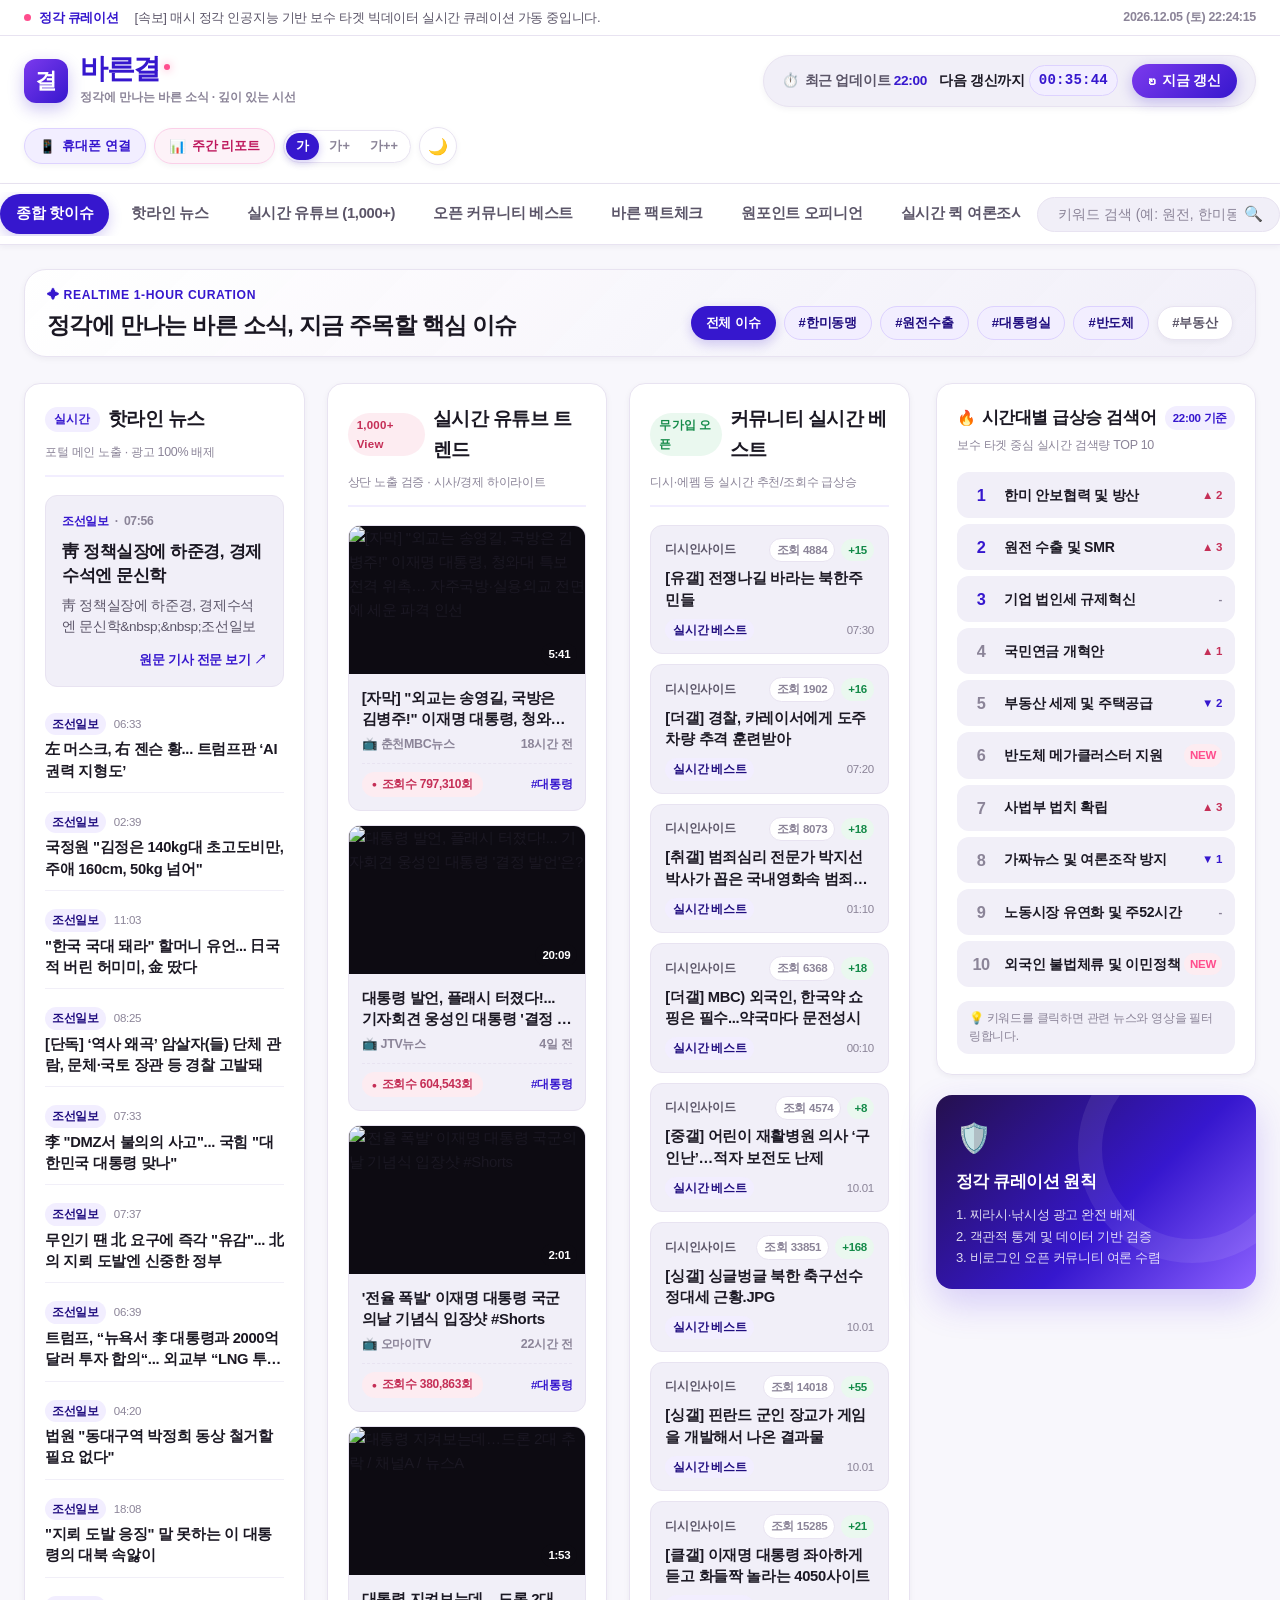
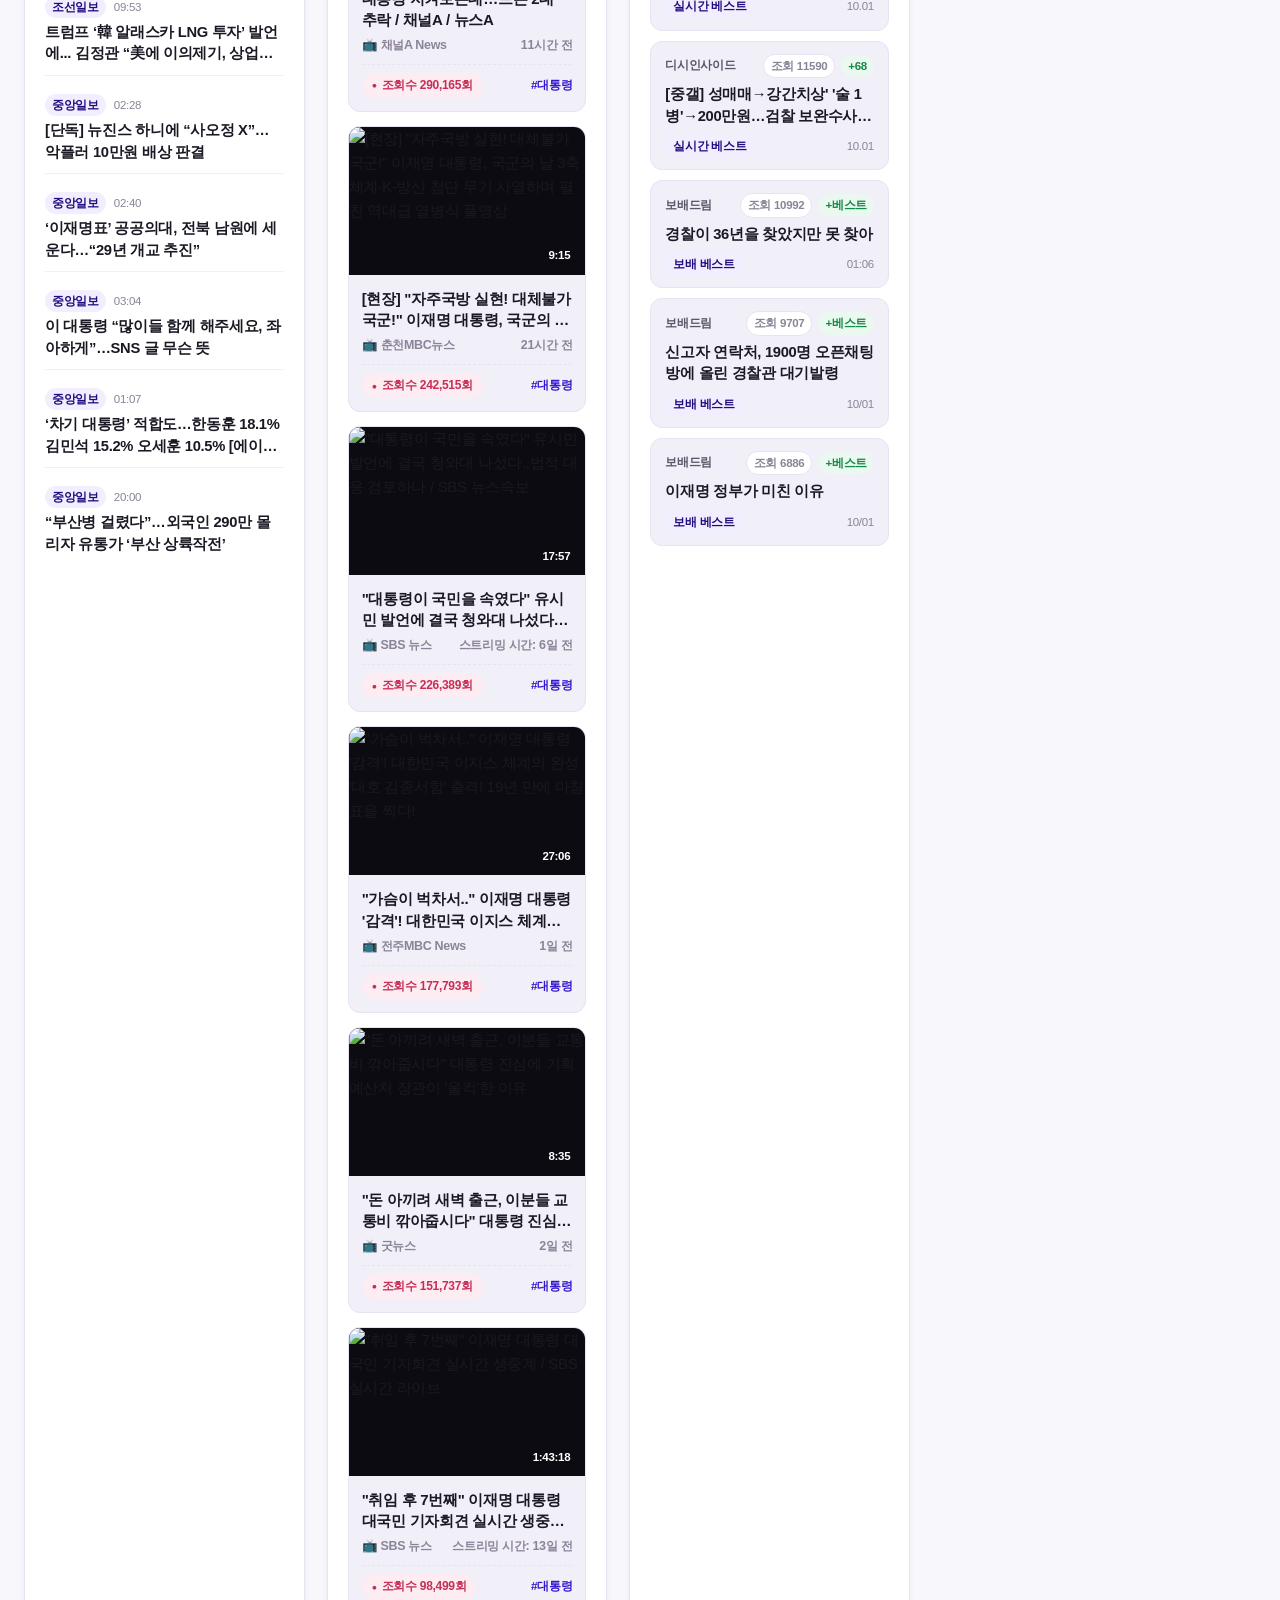
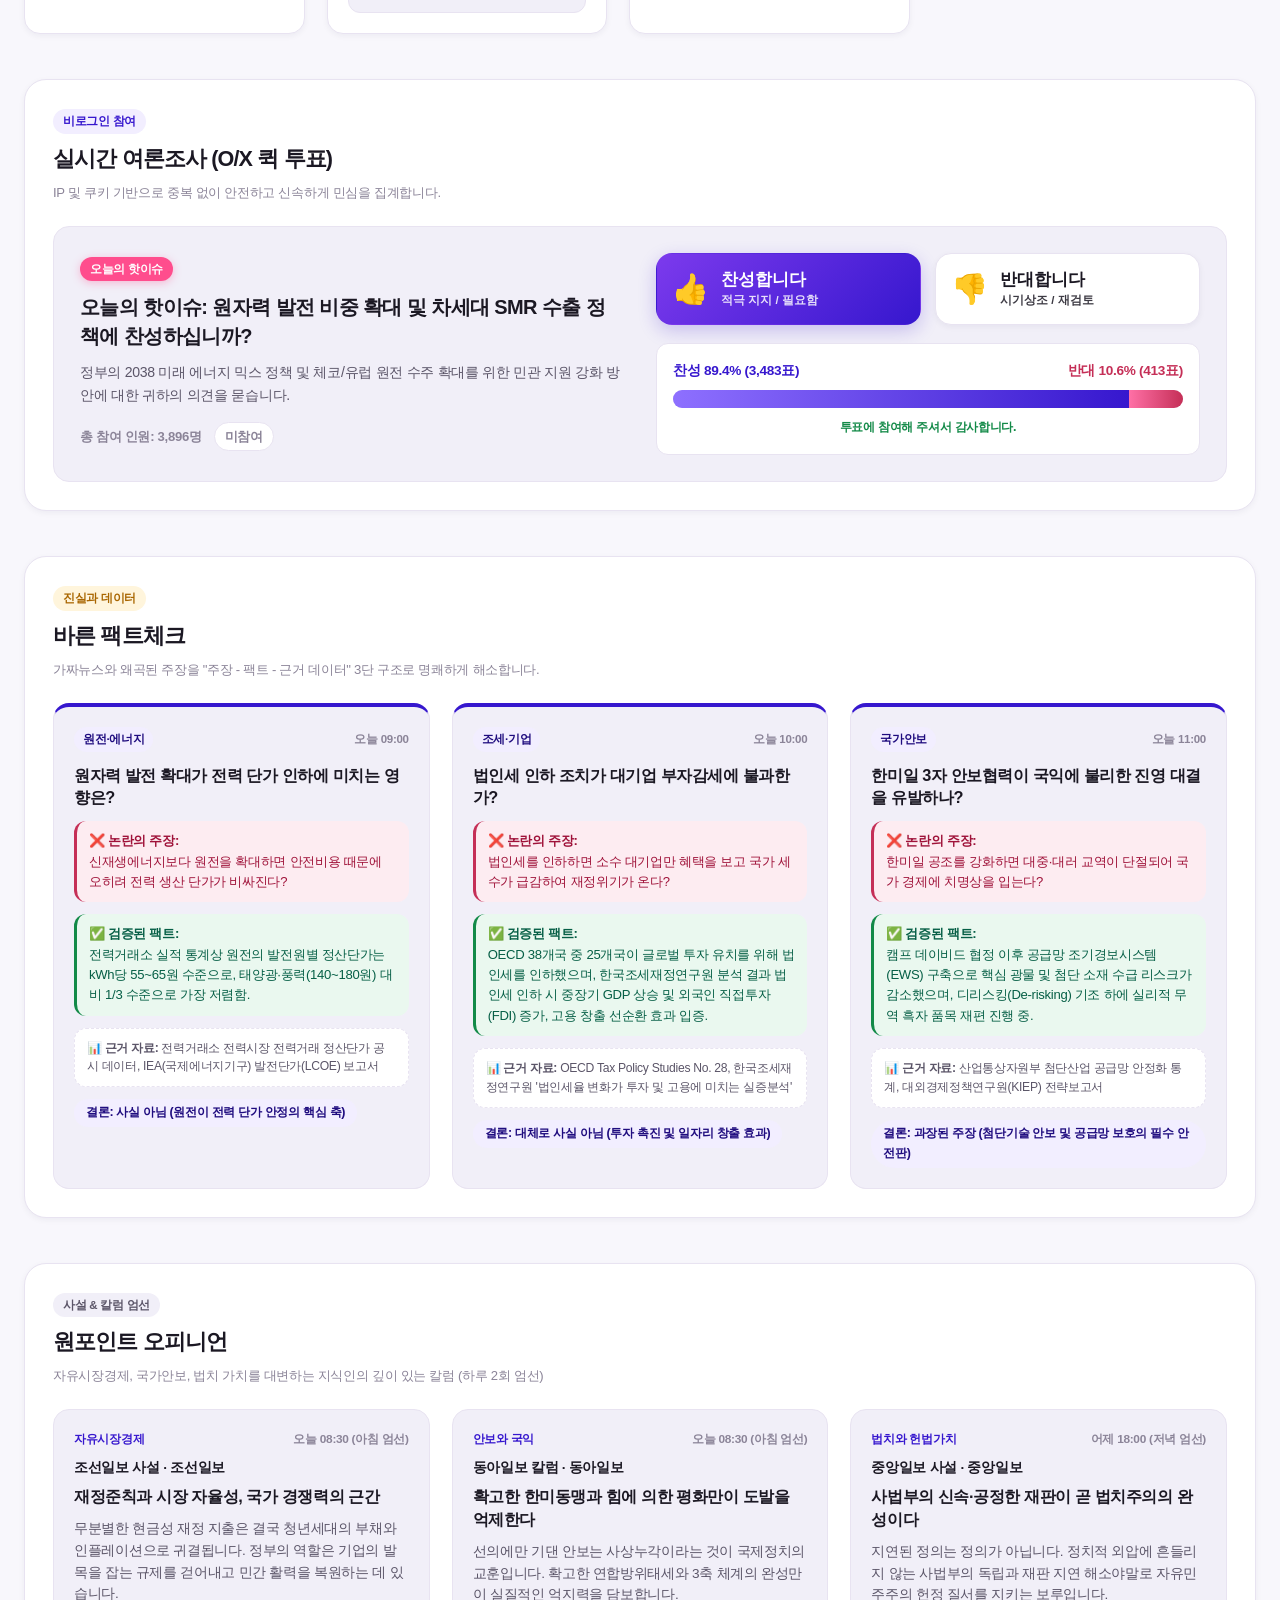
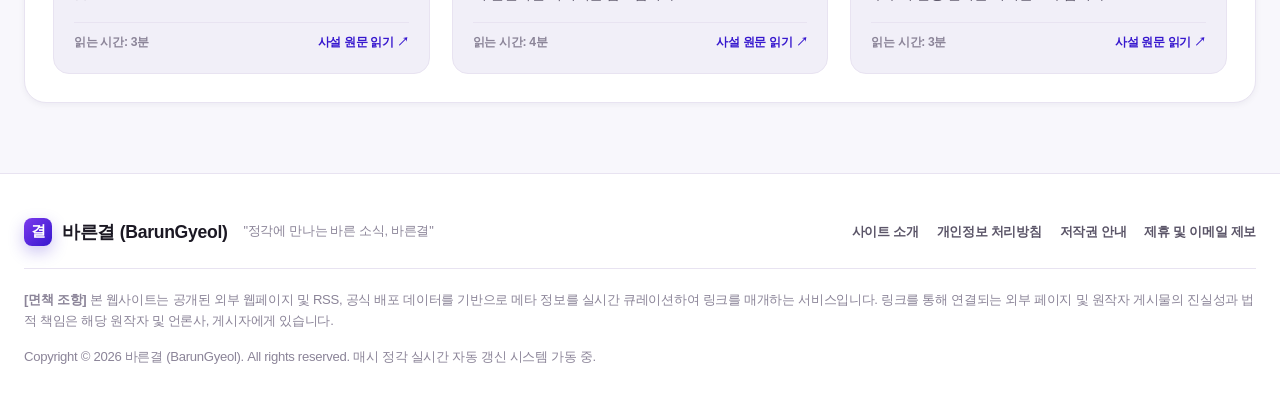
==== commit 09be635c: "Add files via upload" ====
--- a/index.html
+++ b/index.html
@@ -7,7 +7,8 @@
   <meta name="description" content="매시 정각 실시간 주요 뉴스, 유튜브 트렌드(조회수 1,000+), 무가입 오픈 커뮤니티 베스트를 취합하는 바른결 큐레이션 포털">
   <link rel="preconnect" href="https://fonts.googleapis.com">
   <link rel="preconnect" href="https://fonts.gstatic.com" crossorigin>
-  <link href="https://fonts.googleapis.com/css2?family=Pretendard:wght@300;400;500;600;700;800&family=Noto+Serif+KR:wght@600;700&display=swap" rel="stylesheet">
+  <link rel="stylesheet" as="style" crossorigin href="https://cdn.jsdelivr.net/gh/orioncactus/pretendard@v1.3.9/dist/web/static/pretendard.min.css" />
+  <link href="https://fonts.googleapis.com/css2?family=Noto+Serif+KR:wght@600;700&display=swap" rel="stylesheet">
   <link rel="stylesheet" href="css/style.css">
   <link rel="icon" href="data:image/svg+xml,<svg xmlns=%22http://www.w3.org/2000/svg%22 viewBox=%220%200%20100%20100%22><text y=%22.9em%22 font-size=%2290%22>⚖️</text></svg>">
 </head>
@@ -102,6 +103,24 @@
       </div>
     </div>
   </nav>
+
+  <!-- 지니뮤직 스타일 환영 및 취향 태그 영역 -->
+  <div class="welcome-section container">
+    <div class="welcome-box">
+      <div class="welcome-left">
+        <span class="welcome-kicker">✦ REALTIME 1-HOUR CURATION</span>
+        <h2 class="welcome-heading">정각에 만나는 바른 소식, 지금 주목할 핵심 이슈</h2>
+      </div>
+      <div class="welcome-tags">
+        <button class="tag tag-solid" onclick="clearFilter()">전체 이슈</button>
+        <button class="tag tag-subtle" onclick="filterByKeyword('한미동맹')">#한미동맹</button>
+        <button class="tag tag-subtle" onclick="filterByKeyword('원전')">#원전수출</button>
+        <button class="tag tag-subtle" onclick="filterByKeyword('대통령')">#대통령실</button>
+        <button class="tag tag-subtle" onclick="filterByKeyword('반도체')">#반도체</button>
+        <button class="tag tag-outline" onclick="filterByKeyword('부동산')">#부동산</button>
+      </div>
+    </div>
+  </div>
 
   <!-- 활성 필터 바 (키워드 클릭 시 노출) -->
   <div class="filter-status-bar container" id="filterStatusBar" style="display: none;">
--- a/css/style.css
+++ b/css/style.css
@@ -1,60 +1,133 @@
 /* ========================================================
    바른결 (BarunGyeol) 스타일시트
-   정각에 만나는 바른 시선 · 모던 큐레이션 포털
+   Genie Music Light (지니뮤직 모던 미니멀) 디자인 시스템 적용
+   - Primary: Genie Purple (#3617CE) & Violet (#7C3AED)
+   - Signature: Genie Pink Dot (#FF4D8D) & AI Hero Glow
+   - Surface: Fresh Lavender Light (#F8F7FC) & Pure White (#FFFFFF)
+   - Corner Style: Round (12~16px, Pill: 9999px)
    ======================================================== */
 
 :root {
-  --primary: #0f2b48;
-  --primary-dark: #091a2d;
-  --primary-light: #1b497a;
-  --accent-red: #c92a2a;
-  --accent-red-light: #ffe3e3;
-  --accent-blue: #1864ab;
-  --accent-gold: #b8860b;
-  --accent-gold-light: #fef3c7;
-  --accent-green: #2b8a3e;
-  --accent-green-light: #ebfbee;
-
-  --bg-main: #f5f7fa;
-  --bg-card: #ffffff;
-  --bg-subtle: #f1f3f5;
-  --border-color: #e2e8f0;
-  --border-light: #edf2f7;
-
-  --text-main: #1e293b;
-  --text-sub: #475569;
-  --text-muted: #64748b;
-  --text-light: #94a3b8;
-
-  --shadow-sm: 0 1px 3px rgba(0, 0, 0, 0.05);
-  --shadow-md: 0 4px 12px rgba(15, 43, 72, 0.08);
-  --shadow-lg: 0 10px 25px rgba(15, 43, 72, 0.12);
+  /* [Genie Purple & Violet System] */
+  --color-primary-50:  #F2EEFF;
+  --color-primary-100: #DDD2FF;
+  --color-primary-200: #B6A1FF;
+  --color-primary-300: #8E70FF;
+  --color-primary-400: #6E47F2;
+  --color-primary-500: #3617CE;   /* Genie Purple (브랜드 시그니처) */
+  --color-primary-600: #2A11A8;
+  --color-primary-700: #1F0C7F;
+  --color-primary-800: #150857;
+  --color-primary-900: #0A042E;
+
+  --color-secondary-500: #7C3AED; /* Violet */
+  --color-secondary-300: #A78BFA;
+  --color-accent-pink:   #FF4D8D; /* Genie Signature Pink */
+
+  /* Neutral (Light-first) */
+  --color-neutral-0:    #FFFFFF;
+  --color-neutral-50:   #F8F7FC;  /* 페이지 기본 배경 (옅은 라벤더) */
+  --color-neutral-100:  #F1EFF8;  /* 구분 표면 */
+  --color-neutral-200:  #E8E3F1;  /* 기본 경계선 */
+  --color-neutral-300:  #D3CCDF;  /* 강조 경계선 */
+  --color-neutral-500:  #8B8498;  /* 보조/뮤트 텍스트 */
+  --color-neutral-700:  #5B5568;  /* 본문 보조 텍스트 */
+  --color-neutral-900:  #1B1823;  /* 본문 헤드 텍스트 */
+  --color-neutral-1000: #0D0B12;
+
+  /* Semantic */
+  --color-success-bg: #EAF8EF;
+  --color-success-fg: #138A48;
+  --color-warning-bg: #FFF5DC;
+  --color-warning-fg: #A96600;
+  --color-error-bg:   #FDECF1;
+  --color-error-fg:   #C52F57;
+  --color-info-bg:    #F0ECFF;
+  --color-info-fg:    #5B32E6;
+
+  /* Surface & Elements */
+  --bg-base:     #F8F7FC;
+  --bg-elevated: #FFFFFF;
+  --bg-subtle:   #F1EFF8;
+  --bg-overlay:  rgba(13, 11, 18, 0.54);
+
+  --text-primary:    #1B1823;
+  --text-secondary:  #5B5568;
+  --text-tertiary:   #8B8498;
+  --text-on-primary: #FFFFFF;
+  --text-disabled:   #B8B1C4;
+
+  --border-default: #E8E3F1;
+  --border-subtle:  #F1EFF8;
+  --border-strong:  #D3CCDF;
+  --border-focus:   #5B32E6;
+
+  /* Elevation / Shadows */
+  --shadow-sm:   0 2px 6px rgba(29, 20, 54, 0.05);
+  --shadow-md:   0 8px 24px rgba(54, 23, 206, 0.09);
+  --shadow-lg:   0 18px 48px rgba(29, 20, 54, 0.14);
+  --shadow-glow: 0 14px 36px rgba(91, 50, 230, 0.22);
+
+  /* Radius */
+  --radius-xs:   4px;
+  --radius-sm:   8px;
+  --radius-md:   12px;
+  --radius-lg:   16px;   /* 시그니처 카드 라운딩 */
+  --radius-xl:   22px;
+  --radius-2xl:  28px;
+  --radius-full: 9999px; /* 알약형 태그 및 버튼 */
 
   --font-base-size: 15px;
-  --radius-sm: 6px;
-  --radius-md: 10px;
-  --radius-lg: 14px;
-}
-
-/* 다크 모드 */
+
+  /* Motion */
+  --duration-fast: 140ms;
+  --duration-base: 240ms;
+  --duration-slow: 380ms;
+  --ease-out: cubic-bezier(0.22, 1, 0.36, 1);
+
+  /* 레거시 별칭 (Legacy Token Aliases) */
+  --primary: var(--color-primary-500);
+  --primary-dark: var(--color-primary-600);
+  --primary-light: var(--color-primary-50);
+  --accent-red: var(--color-accent-pink);
+  --accent-blue: var(--color-secondary-500);
+  --accent-gold: var(--color-warning-fg);
+  --bg-primary: var(--bg-base);
+  --bg-card: var(--bg-elevated);
+  --border-color: var(--border-default);
+}
+
+/* ========================================================
+   다크 모드 (Genie Dark System)
+   ======================================================== */
 body.theme-dark {
-  --primary: #1e3a5f;
-  --primary-dark: #0a1320;
-  --primary-light: #2c5282;
-  --bg-main: #0b111a;
-  --bg-card: #151e2d;
-  --bg-subtle: #1c283c;
-  --border-color: #27374d;
-  --border-light: #1f2c3f;
-  --text-main: #f1f5f9;
-  --text-sub: #cbd5e1;
-  --text-muted: #94a3b8;
-  --text-light: #64748b;
-  --shadow-md: 0 4px 12px rgba(0, 0, 0, 0.35);
-  --shadow-lg: 0 10px 25px rgba(0, 0, 0, 0.5);
-}
-
-/* 글자 크기 가변 모드 (중장년층 가독성 극대화) */
+  --bg-base:     #0B0815;
+  --bg-elevated: #151125;
+  --bg-subtle:   #1E1833;
+  --bg-overlay:  rgba(6, 4, 12, 0.72);
+
+  --text-primary:    #F7F4FF;
+  --text-secondary:  #A9A1BB;
+  --text-tertiary:   #78708C;
+  --text-disabled:   #534B64;
+
+  --border-default: #2B2440;
+  --border-subtle:  #211B34;
+  --border-strong:  #42395E;
+  --border-focus:   #A78BFA;
+
+  --color-primary-50:  #201544;
+  --color-primary-100: #2C1D5E;
+  --color-primary-500: #8E70FF;
+  --color-primary-700: #DDD2FF;
+
+  --shadow-sm: 0 2px 6px rgba(0, 0, 0, 0.35);
+  --shadow-md: 0 8px 24px rgba(0, 0, 0, 0.45);
+  --shadow-lg: 0 18px 48px rgba(0, 0, 0, 0.6);
+  --shadow-glow: 0 14px 36px rgba(142, 112, 255, 0.28);
+}
+
+/* 글자 크기 가변 모드 (중장년층 가독성 지원) */
 body.font-normal { --font-base-size: 15px; }
 body.font-large { --font-base-size: 17px; }
 body.font-xlarge { --font-base-size: 19px; }
@@ -66,13 +139,14 @@
 }
 
 body {
-  font-family: 'Pretendard', -apple-system, BlinkMacSystemFont, system-ui, Roboto, sans-serif;
+  font-family: 'Pretendard', -apple-system, BlinkMacSystemFont, 'Segoe UI', Roboto, sans-serif;
   font-size: var(--font-base-size);
-  color: var(--text-main);
-  background-color: var(--bg-main);
+  color: var(--text-primary);
+  background-color: var(--bg-base);
   line-height: 1.6;
+  letter-spacing: -0.02em;
   -webkit-font-smoothing: antialiased;
-  transition: background-color 0.25s ease, color 0.25s ease;
+  transition: background-color var(--duration-base) var(--ease-out), color var(--duration-base) var(--ease-out);
 }
 
 a {
@@ -91,47 +165,52 @@
   width: 100%;
   max-width: 1440px;
   margin: 0 auto;
-  padding: 0 20px;
+  padding: 0 24px;
 }
 
 /* ========================================================
-   [1] 최상단 롤링 티커 바
+   [1] 최상단 롤링 티커 바 (Genie Style)
    ======================================================== */
 .top-ticker-bar {
-  background-color: var(--primary-dark);
-  color: #e2e8f0;
-  font-size: 0.85rem;
-  border-bottom: 1px solid rgba(255, 255, 255, 0.1);
-  padding: 6px 0;
+  background-color: var(--bg-elevated);
+  color: var(--text-secondary);
+  font-size: 0.82rem;
+  border-bottom: 1px solid var(--border-default);
+  padding: 7px 0;
 }
 
 .ticker-container {
   display: flex;
   align-items: center;
   justify-content: space-between;
-  gap: 15px;
+  gap: 16px;
 }
 
 .ticker-label {
   display: flex;
   align-items: center;
   gap: 8px;
-  color: #fbbf24;
+  color: var(--color-primary-500);
+  font-weight: 800;
   white-space: nowrap;
 }
 
+body.theme-dark .ticker-label {
+  color: #A78BFA;
+}
+
 .pulse-dot {
-  width: 8px;
-  height: 8px;
-  background-color: #ef4444;
+  width: 7px;
+  height: 7px;
+  background-color: var(--color-accent-pink);
   border-radius: 50%;
   display: inline-block;
   animation: pulseAnim 1.6s infinite;
 }
 
 @keyframes pulseAnim {
-  0% { transform: scale(0.9); opacity: 0.8; box-shadow: 0 0 0 0 rgba(239, 68, 68, 0.7); }
-  70% { transform: scale(1.1); opacity: 1; box-shadow: 0 0 0 6px rgba(239, 68, 68, 0); }
+  0% { transform: scale(0.9); opacity: 0.8; box-shadow: 0 0 0 0 rgba(255, 77, 141, 0.7); }
+  70% { transform: scale(1.1); opacity: 1; box-shadow: 0 0 0 6px rgba(255, 77, 141, 0); }
   100% { transform: scale(0.9); opacity: 0.8; }
 }
 
@@ -140,24 +219,28 @@
   overflow: hidden;
   text-overflow: ellipsis;
   white-space: nowrap;
-  color: #cbd5e1;
+  color: var(--text-secondary);
+  font-weight: 500;
 }
 
 .ticker-date {
-  color: #94a3b8;
-  font-size: 0.8rem;
+  color: var(--text-tertiary);
+  font-size: 0.78rem;
+  font-weight: 600;
   white-space: nowrap;
 }
 
 /* ========================================================
-   [2] 메인 헤더
+   [2] 메인 헤더 (Genie TopBar & Brand Logo)
    ======================================================== */
 .main-header {
-  background-color: var(--bg-card);
-  border-bottom: 1px solid var(--border-color);
-  padding: 16px 0;
+  background-color: color-mix(in srgb, var(--bg-elevated) 92%, transparent);
+  border-bottom: 1px solid var(--border-default);
+  padding: 18px 0;
   position: relative;
-  box-shadow: var(--shadow-sm);
+  backdrop-filter: blur(14px);
+  -webkit-backdrop-filter: blur(14px);
+  z-index: 20;
 }
 
 .header-inner {
@@ -168,7 +251,7 @@
   gap: 20px;
 }
 
-/* 로고 */
+/* 브랜드 로고 (지니 시그니처 핑크 닷) */
 .header-brand .brand-logo {
   display: flex;
   align-items: center;
@@ -178,23 +261,23 @@
 .logo-symbol {
   width: 44px;
   height: 44px;
-  background: linear-gradient(135deg, var(--primary) 0%, #1e4a7a 100%);
-  color: #ffffff;
+  background: linear-gradient(135deg, var(--color-secondary-500) 0%, var(--color-primary-500) 100%);
+  color: #FFFFFF;
   display: flex;
   align-items: center;
   justify-content: center;
-  font-family: 'Noto Serif KR', serif;
-  font-size: 1.5rem;
-  font-weight: 700;
-  border-radius: var(--radius-sm);
-  box-shadow: 0 3px 6px rgba(15, 43, 72, 0.2);
-  border: 1px solid rgba(255, 255, 255, 0.2);
+  font-size: 1.4rem;
+  font-weight: 900;
+  border-radius: var(--radius-md);
+  box-shadow: 0 6px 16px rgba(54, 23, 206, 0.25);
+  letter-spacing: -0.04em;
 }
 
 .logo-symbol.small {
   width: 28px;
   height: 28px;
-  font-size: 1rem;
+  font-size: 0.95rem;
+  border-radius: 8px;
 }
 
 .logo-text-group {
@@ -203,40 +286,55 @@
 }
 
 .logo-title {
-  font-family: 'Noto Serif KR', serif;
-  font-size: 1.85rem;
-  font-weight: 700;
-  letter-spacing: -0.5px;
-  color: var(--primary);
+  font-size: 1.75rem;
+  font-weight: 900;
+  letter-spacing: -0.05em;
+  color: var(--color-primary-500);
   line-height: 1.1;
+  position: relative;
 }
 
 body.theme-dark .logo-title {
-  color: #60a5fa;
+  color: #DDD2FF;
+}
+
+/* 지니 시그니처 핑크 닷 */
+.logo-title::after {
+  content: "";
+  display: inline-block;
+  width: 6px;
+  height: 6px;
+  margin-left: 4px;
+  border-radius: 50%;
+  background: var(--color-accent-pink);
+  vertical-align: 8px;
+  box-shadow: 0 0 8px rgba(255, 77, 141, 0.6);
 }
 
 .logo-slogan {
-  font-size: 0.78rem;
-  color: var(--text-muted);
-  letter-spacing: -0.2px;
+  font-size: 0.76rem;
+  color: var(--text-tertiary);
+  font-weight: 600;
+  letter-spacing: -0.01em;
   margin-top: 3px;
 }
 
-/* 타이머 박스 */
+/* 타이머 박스 (지니 라벤더 알약형) */
 .header-timer-box {
   display: flex;
   align-items: center;
   gap: 14px;
   background: var(--bg-subtle);
-  padding: 8px 16px;
-  border-radius: var(--radius-md);
-  border: 1px solid var(--border-color);
+  padding: 8px 18px;
+  border-radius: var(--radius-full);
+  border: 1px solid var(--border-default);
+  box-shadow: var(--shadow-sm);
 }
 
 .timer-badge-wrap {
   display: flex;
-  flex-direction: column;
-  gap: 2px;
+  align-items: center;
+  gap: 12px;
 }
 
 .timer-badge {
@@ -244,48 +342,68 @@
   align-items: center;
   gap: 6px;
   font-size: 0.85rem;
-  color: var(--text-sub);
+  color: var(--text-secondary);
+  font-weight: 600;
 }
 
 .timer-badge strong {
-  color: var(--accent-blue);
+  color: var(--color-primary-500);
+  font-weight: 800;
+}
+
+body.theme-dark .timer-badge strong {
+  color: #A78BFA;
+}
+
+.timer-countdown {
+  font-size: 0.88rem;
+  color: var(--text-primary);
   font-weight: 700;
-}
-
-.timer-countdown {
-  font-size: 0.9rem;
-  color: var(--text-main);
-  font-weight: 600;
+  display: flex;
+  align-items: center;
+  gap: 4px;
 }
 
 .countdown-digits {
   font-family: 'Pretendard', monospace;
-  color: var(--accent-red);
-  background: var(--accent-red-light);
-  padding: 2px 7px;
-  border-radius: 4px;
-  font-weight: 700;
-  letter-spacing: 0.5px;
-  display: inline-block;
-  margin-left: 4px;
-}
-
+  color: var(--color-primary-500);
+  background: var(--color-primary-50);
+  padding: 3px 9px;
+  border-radius: var(--radius-full);
+  font-weight: 850;
+  letter-spacing: 0.2px;
+  border: 1px solid var(--color-primary-100);
+}
+
+body.theme-dark .countdown-digits {
+  color: #DDD2FF;
+  background: #201544;
+  border-color: #2C1D5E;
+}
+
+/* 지금 갱신 버튼 (지니 퍼플 그라데이션) */
 .btn-refresh {
   display: flex;
   align-items: center;
   gap: 6px;
-  background-color: var(--primary);
-  color: #ffffff;
-  padding: 8px 14px;
-  border-radius: var(--radius-sm);
+  background: linear-gradient(135deg, var(--color-secondary-500), var(--color-primary-500));
+  color: #FFFFFF;
+  padding: 8px 16px;
+  border-radius: var(--radius-full);
   font-size: 0.85rem;
-  font-weight: 600;
-  transition: all 0.2s ease;
+  font-weight: 750;
+  letter-spacing: -0.01em;
+  box-shadow: 0 4px 14px rgba(54, 23, 206, 0.25);
+  transition: transform var(--duration-fast) var(--ease-out), box-shadow var(--duration-base) var(--ease-out);
 }
 
 .btn-refresh:hover {
-  background-color: var(--primary-light);
   transform: translateY(-1px);
+  box-shadow: 0 8px 22px rgba(54, 23, 206, 0.35);
+}
+
+.btn-refresh:active {
+  transform: translateY(0) scale(0.98);
 }
 
 .refresh-icon {
@@ -302,95 +420,103 @@
   to { transform: rotate(360deg); }
 }
 
-/* 유틸리티 버튼들 */
+/* 유틸리티 버튼들 (지니 알약형 스타일) */
 .header-utils {
   display: flex;
   align-items: center;
-  gap: 10px;
+  gap: 8px;
 }
 
 .btn-util {
   display: flex;
   align-items: center;
-  gap: 5px;
-  padding: 8px 12px;
-  border-radius: var(--radius-sm);
-  background-color: var(--bg-subtle);
-  border: 1px solid var(--border-color);
-  color: var(--text-sub);
-  font-size: 0.85rem;
-  font-weight: 600;
-  transition: all 0.2s;
+  gap: 6px;
+  padding: 8px 14px;
+  border-radius: var(--radius-full);
+  background-color: var(--bg-elevated);
+  border: 1px solid var(--border-default);
+  color: var(--text-secondary);
+  font-size: 0.84rem;
+  font-weight: 700;
+  box-shadow: var(--shadow-sm);
+  transition: all var(--duration-fast) var(--ease-out);
 }
 
 .btn-util:hover {
-  background-color: var(--border-color);
-  color: var(--text-main);
+  border-color: var(--color-primary-300);
+  color: var(--color-primary-500);
+  transform: translateY(-1px);
 }
 
 .btn-mobile {
-  background-color: #eff6ff;
-  border-color: #bfdbfe;
-  color: #1e40af;
-  font-weight: 700;
+  background: var(--color-primary-50);
+  border-color: var(--color-primary-100);
+  color: var(--color-primary-500);
 }
 
 body.theme-dark .btn-mobile {
-  background-color: #1e3a8a;
-  border-color: #3b82f6;
-  color: #dbeafe;
+  background: #201544;
+  border-color: #2C1D5E;
+  color: #DDD2FF;
 }
 
 .btn-report {
-  background-color: #f0fdf4;
-  border-color: #bbf7d0;
-  color: #166534;
+  background-color: #FDF2F8;
+  border-color: #FBCFE8;
+  color: #BE185D;
 }
 
 body.theme-dark .btn-report {
-  background-color: #064e3b;
-  border-color: #047857;
-  color: #a7f3d0;
+  background-color: #381226;
+  border-color: #831843;
+  color: #F472B6;
 }
 
 .font-resizer {
   display: flex;
-  background-color: var(--bg-subtle);
-  border: 1px solid var(--border-color);
-  border-radius: var(--radius-sm);
-  overflow: hidden;
+  background-color: var(--bg-elevated);
+  border: 1px solid var(--border-default);
+  border-radius: var(--radius-full);
+  padding: 2px;
+  box-shadow: var(--shadow-sm);
 }
 
 .font-btn {
-  padding: 6px 10px;
+  padding: 5px 10px;
   font-size: 0.8rem;
-  font-weight: 600;
-  color: var(--text-muted);
-  transition: all 0.15s;
+  font-weight: 750;
+  color: var(--text-tertiary);
+  border-radius: var(--radius-full);
+  transition: all var(--duration-fast);
 }
 
 .font-btn:hover {
-  background-color: var(--border-color);
-  color: var(--text-main);
+  color: var(--color-primary-500);
 }
 
 .font-btn.active {
-  background-color: var(--primary);
-  color: #ffffff;
+  background: var(--color-primary-500);
+  color: #FFFFFF;
+  box-shadow: 0 2px 8px rgba(54, 23, 206, 0.25);
 }
 
 .theme-toggle {
-  padding: 8px 10px;
+  width: 38px;
+  height: 38px;
+  padding: 0;
+  border-radius: var(--radius-full);
+  display: grid;
+  place-items: center;
   font-size: 1rem;
 }
 
 /* ========================================================
-   [3] 글로벌 네비게이션 바 (GNB)
+   [3] 글로벌 네비게이션 바 (GNB - 지니 탭바 스타일)
    ======================================================== */
 .gnb-nav {
-  background-color: var(--primary);
-  border-top: 1px solid rgba(255, 255, 255, 0.1);
-  box-shadow: 0 3px 6px rgba(0, 0, 0, 0.12);
+  background-color: var(--bg-elevated);
+  border-bottom: 1px solid var(--border-default);
+  box-shadow: var(--shadow-sm);
   position: sticky;
   top: 0;
   z-index: 100;
@@ -400,89 +526,215 @@
   display: flex;
   align-items: center;
   justify-content: space-between;
-  gap: 15px;
+  gap: 16px;
+  padding: 8px 0;
 }
 
 .gnb-menu {
   display: flex;
   list-style: none;
-  gap: 2px;
+  gap: 6px;
   overflow-x: auto;
   white-space: nowrap;
-  padding: 4px 0;
+  padding: 2px 0;
 }
 
 .gnb-menu::-webkit-scrollbar {
-  height: 0px;
+  display: none;
 }
 
 .nav-item a {
   display: block;
-  padding: 10px 14px;
-  color: #e2e8f0;
-  font-size: 0.95rem;
-  font-weight: 600;
-  border-radius: var(--radius-sm);
-  transition: all 0.15s;
+  padding: 8px 16px;
+  color: var(--text-secondary);
+  font-size: 0.92rem;
+  font-weight: 700;
+  border-radius: var(--radius-full);
+  transition: all var(--duration-fast) var(--ease-out);
 }
 
 .nav-item a:hover {
-  background-color: rgba(255, 255, 255, 0.12);
-  color: #ffffff;
+  background-color: var(--bg-subtle);
+  color: var(--color-primary-500);
 }
 
 .nav-item.active a {
-  background-color: #ffffff;
-  color: var(--primary);
-  font-weight: 700;
-}
-
-/* 검색창 */
+  background: var(--color-primary-500);
+  color: #FFFFFF;
+  font-weight: 800;
+  box-shadow: 0 4px 14px rgba(54, 23, 206, 0.22);
+}
+
+/* 검색창 (지니 Pill Input) */
 .gnb-search .search-input-wrap {
   display: flex;
   align-items: center;
-  background-color: rgba(255, 255, 255, 0.15);
-  border-radius: 20px;
-  padding: 4px 12px;
-  border: 1px solid rgba(255, 255, 255, 0.2);
-  transition: all 0.2s;
+  background-color: var(--bg-subtle);
+  border-radius: var(--radius-full);
+  padding: 6px 14px;
+  border: 1px solid var(--border-default);
+  transition: all var(--duration-fast);
 }
 
 .gnb-search .search-input-wrap:focus-within {
-  background-color: #ffffff;
-  border-color: #ffffff;
+  background-color: var(--bg-elevated);
+  border-color: var(--border-focus);
+  box-shadow: 0 0 0 3px rgba(91, 50, 230, 0.14);
 }
 
 .gnb-search input {
   background: transparent;
   border: none;
   outline: none;
-  color: #ffffff;
-  font-size: 0.85rem;
-  width: 180px;
-  padding: 4px 6px;
-}
-
-.gnb-search .search-input-wrap:focus-within input {
-  color: var(--text-main);
+  color: var(--text-primary);
+  font-size: 0.86rem;
+  width: 190px;
+  padding: 3px 6px;
+  font-weight: 500;
 }
 
 .gnb-search input::placeholder {
-  color: #cbd5e1;
-}
-
-.gnb-search .search-input-wrap:focus-within input::placeholder {
-  color: var(--text-muted);
+  color: var(--text-tertiary);
 }
 
 .gnb-search button {
-  font-size: 0.9rem;
-  color: #e2e8f0;
-  padding: 0 4px;
+  font-size: 0.95rem;
+  color: var(--text-tertiary);
+  padding: 0 2px;
+  transition: color var(--duration-fast);
 }
 
 .gnb-search .search-input-wrap:focus-within button {
-  color: var(--primary);
+  color: var(--color-primary-500);
+}
+
+/* ========================================================
+   [3-1] 환영 섹션 & 취향 태그 (Genie Welcome & Pill Tags)
+   ======================================================== */
+.welcome-section {
+  margin-top: 24px;
+  margin-bottom: 4px;
+}
+
+.welcome-box {
+  display: flex;
+  align-items: flex-end;
+  justify-content: space-between;
+  gap: 20px;
+  padding: 16px 22px;
+  background: linear-gradient(135deg, rgba(255, 255, 255, 0.95) 0%, rgba(241, 239, 248, 0.9) 100%);
+  border: 1px solid var(--border-default);
+  border-radius: var(--radius-xl);
+  box-shadow: var(--shadow-sm);
+  flex-wrap: wrap;
+}
+
+body.theme-dark .welcome-box {
+  background: linear-gradient(135deg, rgba(21, 17, 37, 0.95) 0%, rgba(29, 23, 51, 0.85) 100%);
+  border-color: var(--border-default);
+}
+
+.welcome-left {
+  flex: 1;
+  min-width: 260px;
+}
+
+.welcome-kicker {
+  font-size: 0.76rem;
+  font-weight: 850;
+  color: var(--color-primary-500);
+  letter-spacing: 0.05em;
+  display: block;
+  margin-bottom: 5px;
+}
+
+body.theme-dark .welcome-kicker {
+  color: #A78BFA;
+}
+
+.welcome-heading {
+  font-size: clamp(1.15rem, 2.2vw, 1.45rem);
+  font-weight: 900;
+  letter-spacing: -0.03em;
+  color: var(--text-primary);
+  line-height: 1.3;
+}
+
+.welcome-tags {
+  display: flex;
+  gap: 8px;
+  flex-wrap: wrap;
+  align-items: center;
+}
+
+/* 태그 토큰 (Genie Pill Tags) */
+.tag {
+  padding: 7px 14px;
+  border-radius: var(--radius-full);
+  font-family: inherit;
+  font-size: 0.82rem;
+  font-weight: 750;
+  letter-spacing: -0.01em;
+  display: inline-flex;
+  align-items: center;
+  gap: 5px;
+  cursor: pointer;
+  transition: all var(--duration-fast) var(--ease-out);
+  border: 1px solid transparent;
+  white-space: nowrap;
+}
+
+.tag:hover {
+  transform: translateY(-1px);
+}
+
+.tag:active {
+  transform: translateY(0) scale(0.97);
+}
+
+.tag-solid {
+  background: var(--color-primary-500);
+  color: #FFFFFF;
+  box-shadow: 0 4px 12px rgba(54, 23, 206, 0.22);
+}
+
+.tag-solid:hover {
+  background: var(--color-primary-600);
+  box-shadow: 0 6px 16px rgba(54, 23, 206, 0.32);
+}
+
+.tag-subtle {
+  background: var(--color-primary-50);
+  color: var(--color-primary-700);
+  border-color: var(--color-primary-100);
+}
+
+.tag-subtle:hover {
+  background: var(--color-primary-100);
+  color: var(--color-primary-800);
+}
+
+body.theme-dark .tag-subtle {
+  background: #251B47;
+  color: #D6BCFA;
+  border-color: #3B2B73;
+}
+
+body.theme-dark .tag-subtle:hover {
+  background: #342466;
+  color: #FFFFFF;
+}
+
+.tag-outline {
+  background: var(--bg-elevated);
+  color: var(--text-secondary);
+  border: 1px solid var(--border-default);
+  box-shadow: var(--shadow-sm);
+}
+
+.tag-outline:hover {
+  border-color: var(--border-strong);
+  color: var(--text-primary);
 }
 
 /* 활성 필터 바 */
@@ -490,60 +742,65 @@
   display: flex;
   align-items: center;
   justify-content: space-between;
-  background: #eff6ff;
-  border: 1px solid #bfdbfe;
-  padding: 10px 16px;
-  border-radius: var(--radius-md);
-  margin-top: 16px;
+  background: var(--color-primary-50);
+  border: 1px solid var(--color-primary-100);
+  padding: 10px 18px;
+  border-radius: var(--radius-lg);
+  margin-top: 18px;
   font-size: 0.9rem;
 }
 
 body.theme-dark .filter-status-bar {
-  background: #1e293b;
-  border-color: #3b82f6;
+  background: #1A1238;
+  border-color: #2D205E;
 }
 
 .filter-chip {
   display: flex;
   align-items: center;
   gap: 10px;
-  color: var(--accent-blue);
-  font-weight: 600;
+  color: var(--color-primary-500);
+  font-weight: 750;
+}
+
+body.theme-dark .filter-chip {
+  color: #A78BFA;
 }
 
 .filter-clear-btn {
-  background: #ffffff;
-  border: 1px solid #93c5fd;
-  color: #1d4ed8;
-  padding: 3px 8px;
-  border-radius: 4px;
-  font-size: 0.78rem;
-  font-weight: 600;
-  transition: all 0.15s;
+  background: var(--bg-elevated);
+  border: 1px solid var(--border-default);
+  color: var(--color-primary-500);
+  padding: 4px 10px;
+  border-radius: var(--radius-full);
+  font-size: 0.8rem;
+  font-weight: 750;
+  transition: all var(--duration-fast);
 }
 
 .filter-clear-btn:hover {
-  background: #1d4ed8;
-  color: #ffffff;
+  background: var(--color-primary-500);
+  color: #FFFFFF;
 }
 
 .filter-count {
   font-size: 0.82rem;
-  color: var(--text-muted);
+  color: var(--text-tertiary);
+  font-weight: 600;
 }
 
 /* ========================================================
    [4] 메인 콘텐츠 레이아웃 (3단 그리드 + 우측 사이드바)
    ======================================================== */
 .main-content {
-  margin-top: 24px;
-  margin-bottom: 60px;
+  margin-top: 26px;
+  margin-bottom: 70px;
 }
 
 .content-wrapper {
   display: grid;
-  grid-template-columns: 1fr 310px;
-  gap: 24px;
+  grid-template-columns: 1fr 320px;
+  gap: 26px;
   align-items: start;
 }
 
@@ -551,24 +808,30 @@
 .grid-layout-3col {
   display: grid;
   grid-template-columns: repeat(3, 1fr);
-  gap: 20px;
-}
-
-/* 공통 컬럼 카드 */
+  gap: 22px;
+}
+
+/* 공통 컬럼 카드 (Genie content-card) */
 .card-column {
-  background-color: var(--bg-card);
-  border: 1px solid var(--border-color);
+  background-color: var(--bg-elevated);
+  border: 1px solid var(--border-default);
   border-radius: var(--radius-lg);
-  padding: 18px;
+  padding: 20px;
   box-shadow: var(--shadow-sm);
   display: flex;
   flex-direction: column;
+  transition: border-color var(--duration-fast), box-shadow var(--duration-base);
+}
+
+.card-column:hover {
+  border-color: var(--border-strong);
+  box-shadow: var(--shadow-md);
 }
 
 .column-header {
-  border-bottom: 2px solid var(--primary);
+  border-bottom: 2px solid var(--color-primary-50);
   padding-bottom: 12px;
-  margin-bottom: 16px;
+  margin-bottom: 18px;
 }
 
 .col-title-wrap {
@@ -578,53 +841,58 @@
   margin-bottom: 4px;
 }
 
+/* 지니 알약형 뱃지 */
 .col-badge {
   font-size: 0.72rem;
-  padding: 2px 7px;
-  border-radius: 4px;
-  font-weight: 700;
-  letter-spacing: 0.2px;
-}
-
-.badge-blue { background-color: #e0f2fe; color: #0369a1; }
-.badge-red { background-color: #fee2e2; color: #b91c1c; }
-.badge-green { background-color: #dcfce7; color: #15803d; }
+  padding: 3px 9px;
+  border-radius: var(--radius-full);
+  font-weight: 800;
+  letter-spacing: 0.02em;
+}
+
+.badge-blue  { background-color: var(--color-primary-50); color: var(--color-primary-500); }
+.badge-red   { background-color: #FDECF1; color: var(--color-error-fg); }
+.badge-green { background-color: #EAF8EF; color: var(--color-success-fg); }
+
+body.theme-dark .badge-blue { background-color: #201544; color: #DDD2FF; }
 
 .column-title {
   font-size: 1.18rem;
-  font-weight: 700;
-  color: var(--text-main);
-  letter-spacing: -0.3px;
+  font-weight: 850;
+  color: var(--text-primary);
+  letter-spacing: -0.03em;
 }
 
 .col-subtitle {
   font-size: 0.78rem;
-  color: var(--text-muted);
+  color: var(--text-tertiary);
+  font-weight: 500;
 }
 
 /* ========================================================
-   [5] 컬럼 1: 핫라인 뉴스 (메인 노출)
+   [5] 컬럼 1: 핫라인 뉴스 (지니 스타일 헤드라인)
    ======================================================== */
 .headline-featured-card {
   background-color: var(--bg-subtle);
-  border: 1px solid var(--border-color);
+  border: 1px solid var(--border-default);
   border-radius: var(--radius-md);
   overflow: hidden;
   margin-bottom: 16px;
-  transition: transform 0.2s, box-shadow 0.2s;
+  transition: transform var(--duration-fast), box-shadow var(--duration-base);
 }
 
 .headline-featured-card:hover {
   transform: translateY(-2px);
   box-shadow: var(--shadow-md);
+  border-color: var(--color-primary-200);
 }
 
 .headline-thumb-wrap {
   position: relative;
   width: 100%;
-  height: 165px;
+  height: 160px;
   overflow: hidden;
-  background-color: #e2e8f0;
+  background-color: var(--color-primary-50);
 }
 
 .headline-thumb-wrap img {
@@ -642,53 +910,59 @@
   position: absolute;
   top: 10px;
   left: 10px;
-  background-color: var(--accent-red);
-  color: #ffffff;
+  background: linear-gradient(135deg, var(--color-secondary-500), var(--color-primary-500));
+  color: #FFFFFF;
   font-size: 0.72rem;
-  font-weight: 700;
-  padding: 3px 8px;
-  border-radius: 4px;
-  box-shadow: 0 2px 4px rgba(0, 0, 0, 0.2);
+  font-weight: 800;
+  padding: 3px 9px;
+  border-radius: var(--radius-full);
+  box-shadow: 0 2px 8px rgba(54, 23, 206, 0.3);
 }
 
 .headline-body {
-  padding: 14px;
+  padding: 16px;
 }
 
 .meta-row {
   display: flex;
   align-items: center;
   gap: 6px;
-  font-size: 0.75rem;
-  color: var(--text-muted);
-  margin-bottom: 6px;
+  font-size: 0.76rem;
+  color: var(--text-tertiary);
+  margin-bottom: 8px;
+  font-weight: 600;
 }
 
 .media-name {
-  font-weight: 600;
-  color: var(--accent-blue);
+  font-weight: 750;
+  color: var(--color-primary-500);
+}
+
+body.theme-dark .media-name {
+  color: #A78BFA;
 }
 
 .headline-title {
-  font-size: 1.05rem;
-  font-weight: 700;
+  font-size: 1.08rem;
+  font-weight: 850;
   line-height: 1.4;
   margin-bottom: 8px;
-  color: var(--text-main);
+  color: var(--text-primary);
   display: -webkit-box;
   -webkit-line-clamp: 2;
   -webkit-box-orient: vertical;
   overflow: hidden;
+  letter-spacing: -0.025em;
 }
 
 .headline-title a:hover {
-  color: var(--accent-red);
+  color: var(--color-primary-500);
 }
 
 .headline-summary {
   font-size: 0.85rem;
-  color: var(--text-sub);
-  line-height: 1.5;
+  color: var(--text-secondary);
+  line-height: 1.55;
   margin-bottom: 12px;
   display: -webkit-box;
   -webkit-line-clamp: 3;
@@ -703,8 +977,12 @@
 
 .read-more-btn {
   font-size: 0.8rem;
-  color: var(--primary);
-  font-weight: 600;
+  color: var(--color-primary-500);
+  font-weight: 750;
+}
+
+body.theme-dark .read-more-btn {
+  color: #A78BFA;
 }
 
 .read-more-btn:hover {
@@ -715,15 +993,15 @@
 .straight-news-list {
   display: flex;
   flex-direction: column;
-  gap: 10px;
+  gap: 8px;
 }
 
 .news-item {
   display: flex;
   flex-direction: column;
-  padding: 9px 0;
-  border-bottom: 1px solid var(--border-light);
-  transition: all 0.15s;
+  padding: 10px 0;
+  border-bottom: 1px solid var(--border-subtle);
+  transition: all var(--duration-fast);
 }
 
 .news-item:last-child {
@@ -731,30 +1009,39 @@
 }
 
 .news-item:hover .news-link {
-  color: var(--accent-blue);
+  color: var(--color-primary-500);
+}
+
+body.theme-dark .news-item:hover .news-link {
+  color: #A78BFA;
 }
 
 .news-header-meta {
   display: flex;
   align-items: center;
-  gap: 6px;
+  gap: 8px;
   font-size: 0.72rem;
-  color: var(--text-light);
-  margin-bottom: 3px;
+  color: var(--text-tertiary);
+  margin-bottom: 4px;
 }
 
 .news-media-tag {
-  font-weight: 600;
-  color: var(--text-muted);
-  background-color: var(--bg-subtle);
-  padding: 1px 5px;
-  border-radius: 3px;
+  font-weight: 700;
+  color: var(--color-primary-700);
+  background-color: var(--color-primary-50);
+  padding: 2px 7px;
+  border-radius: var(--radius-full);
+}
+
+body.theme-dark .news-media-tag {
+  color: #DDD2FF;
+  background-color: #201544;
 }
 
 .news-link {
   font-size: 0.92rem;
-  font-weight: 600;
-  color: var(--text-main);
+  font-weight: 650;
+  color: var(--text-primary);
   line-height: 1.45;
   display: -webkit-box;
   -webkit-line-clamp: 2;
@@ -763,7 +1050,7 @@
 }
 
 /* ========================================================
-   [6] 컬럼 2: 실시간 유튜브 트렌드 (1,000+ 갤러리 피드)
+   [6] 컬럼 2: 실시간 유튜브 트렌드 (지니 Hot Pick 감성)
    ======================================================== */
 .youtube-grid {
   display: flex;
@@ -773,25 +1060,26 @@
 
 .yt-card {
   background-color: var(--bg-subtle);
-  border: 1px solid var(--border-color);
+  border: 1px solid var(--border-default);
   border-radius: var(--radius-md);
   overflow: hidden;
   display: flex;
   flex-direction: column;
-  transition: transform 0.2s, box-shadow 0.2s;
+  transition: transform var(--duration-fast), box-shadow var(--duration-base);
   cursor: pointer;
 }
 
 .yt-card:hover {
   transform: translateY(-2px);
   box-shadow: var(--shadow-md);
+  border-color: var(--color-primary-200);
 }
 
 .yt-thumb-box {
   position: relative;
   width: 100%;
-  height: 150px;
-  background-color: #000000;
+  height: 148px;
+  background-color: #0D0B12;
   overflow: hidden;
 }
 
@@ -809,12 +1097,12 @@
 .yt-play-overlay {
   position: absolute;
   inset: 0;
-  background: rgba(0, 0, 0, 0.25);
+  background: rgba(13, 11, 18, 0.3);
   display: flex;
   align-items: center;
   justify-content: center;
   opacity: 0;
-  transition: opacity 0.2s;
+  transition: opacity var(--duration-fast);
 }
 
 .yt-card:hover .yt-play-overlay {
@@ -824,38 +1112,38 @@
 .play-circle {
   width: 44px;
   height: 44px;
-  background-color: rgba(220, 38, 38, 0.9);
-  color: #ffffff;
+  background: linear-gradient(135deg, var(--color-secondary-500), var(--color-primary-500));
+  color: #FFFFFF;
   border-radius: 50%;
   display: flex;
   align-items: center;
   justify-content: center;
-  font-size: 1.2rem;
-  box-shadow: 0 4px 10px rgba(0, 0, 0, 0.3);
+  font-size: 1.1rem;
+  box-shadow: 0 6px 18px rgba(54, 23, 206, 0.4);
 }
 
 .yt-duration-badge {
   position: absolute;
   bottom: 8px;
   right: 8px;
-  background-color: rgba(0, 0, 0, 0.85);
-  color: #ffffff;
+  background-color: rgba(13, 11, 18, 0.85);
+  color: #FFFFFF;
   font-size: 0.72rem;
-  padding: 1px 6px;
-  border-radius: 3px;
-  font-weight: 600;
+  padding: 2px 7px;
+  border-radius: var(--radius-full);
+  font-weight: 700;
 }
 
 .yt-content-box {
-  padding: 12px;
+  padding: 13px;
 }
 
 .yt-title {
-  font-size: 0.95rem;
-  font-weight: 700;
+  font-size: 0.94rem;
+  font-weight: 750;
   line-height: 1.4;
   margin-bottom: 6px;
-  color: var(--text-main);
+  color: var(--text-primary);
   display: -webkit-box;
   -webkit-line-clamp: 2;
   -webkit-box-orient: vertical;
@@ -863,20 +1151,25 @@
 }
 
 .yt-card:hover .yt-title {
-  color: var(--accent-red);
+  color: var(--color-primary-500);
+}
+
+body.theme-dark .yt-card:hover .yt-title {
+  color: #A78BFA;
 }
 
 .yt-channel-row {
   display: flex;
   align-items: center;
   justify-content: space-between;
-  margin-bottom: 6px;
+  margin-bottom: 8px;
   font-size: 0.78rem;
-  color: var(--text-muted);
+  color: var(--text-tertiary);
+  font-weight: 600;
 }
 
 .yt-channel-name {
-  font-weight: 600;
+  font-weight: 700;
   display: flex;
   align-items: center;
   gap: 4px;
@@ -886,30 +1179,40 @@
   display: flex;
   align-items: center;
   justify-content: space-between;
-  padding-top: 6px;
-  border-top: 1px dashed var(--border-color);
+  padding-top: 8px;
+  border-top: 1px dashed var(--border-default);
 }
 
 .yt-views-badge {
-  background-color: var(--accent-red-light);
-  color: var(--accent-red);
-  font-weight: 700;
+  background-color: #FDECF1;
+  color: var(--color-error-fg);
+  font-weight: 800;
   font-size: 0.75rem;
-  padding: 2px 8px;
-  border-radius: 12px;
+  padding: 3px 10px;
+  border-radius: var(--radius-full);
   display: inline-flex;
   align-items: center;
-  gap: 4px;
+  gap: 5px;
+}
+
+body.theme-dark .yt-views-badge {
+  background-color: #381226;
+  color: #F472B6;
 }
 
 .yt-views-badge::before {
   content: "●";
-  font-size: 0.6rem;
+  font-size: 0.55rem;
 }
 
 .yt-topic-badge {
-  font-size: 0.72rem;
-  color: var(--text-light);
+  font-size: 0.74rem;
+  color: var(--color-primary-500);
+  font-weight: 700;
+}
+
+body.theme-dark .yt-topic-badge {
+  color: #A78BFA;
 }
 
 /* ========================================================
@@ -923,10 +1226,10 @@
 
 .comm-item {
   background-color: var(--bg-subtle);
-  border: 1px solid var(--border-color);
+  border: 1px solid var(--border-default);
   border-radius: var(--radius-md);
-  padding: 12px;
-  transition: all 0.2s;
+  padding: 12px 14px;
+  transition: all var(--duration-fast);
   display: flex;
   flex-direction: column;
   gap: 6px;
@@ -935,7 +1238,7 @@
 .comm-item:hover {
   transform: translateY(-2px);
   box-shadow: var(--shadow-sm);
-  border-color: #cbd5e1;
+  border-color: var(--color-primary-200);
 }
 
 .comm-top-row {
@@ -948,15 +1251,15 @@
   display: inline-flex;
   align-items: center;
   gap: 6px;
-  font-size: 0.75rem;
-  font-weight: 700;
-  color: var(--text-sub);
+  font-size: 0.76rem;
+  font-weight: 750;
+  color: var(--text-secondary);
 }
 
 .comm-favicon {
-  width: 16px;
-  height: 16px;
-  border-radius: 3px;
+  width: 15px;
+  height: 15px;
+  border-radius: 4px;
 }
 
 .comm-stat-tags {
@@ -967,27 +1270,28 @@
 
 .comm-views-tag {
   font-size: 0.72rem;
-  color: var(--text-muted);
-  background: var(--bg-card);
-  padding: 1px 6px;
-  border-radius: 4px;
-  border: 1px solid var(--border-color);
+  color: var(--text-tertiary);
+  background: var(--bg-elevated);
+  padding: 2px 7px;
+  border-radius: var(--radius-full);
+  border: 1px solid var(--border-default);
+  font-weight: 600;
 }
 
 .comm-rec-tag {
   font-size: 0.72rem;
-  color: #15803d;
-  background: #dcfce7;
-  padding: 1px 6px;
-  border-radius: 4px;
-  font-weight: 700;
+  color: var(--color-success-fg);
+  background: var(--color-success-bg);
+  padding: 2px 7px;
+  border-radius: var(--radius-full);
+  font-weight: 800;
 }
 
 .comm-title {
   font-size: 0.92rem;
-  font-weight: 600;
+  font-weight: 650;
   line-height: 1.45;
-  color: var(--text-main);
+  color: var(--text-primary);
   display: -webkit-box;
   -webkit-line-clamp: 2;
   -webkit-box-orient: vertical;
@@ -995,8 +1299,11 @@
 }
 
 .comm-item:hover .comm-title {
-  color: var(--primary);
-  text-decoration: underline;
+  color: var(--color-primary-500);
+}
+
+body.theme-dark .comm-item:hover .comm-title {
+  color: #A78BFA;
 }
 
 .comm-footer-meta {
@@ -1004,20 +1311,25 @@
   align-items: center;
   justify-content: space-between;
   font-size: 0.72rem;
-  color: var(--text-light);
+  color: var(--text-tertiary);
   margin-top: 2px;
 }
 
 .comm-badge-label {
-  color: #b45309;
-  background: #fef3c7;
-  padding: 1px 6px;
-  border-radius: 3px;
-  font-weight: 600;
+  color: var(--color-primary-700);
+  background: var(--color-primary-50);
+  padding: 2px 8px;
+  border-radius: var(--radius-full);
+  font-weight: 700;
+}
+
+body.theme-dark .comm-badge-label {
+  color: #DDD2FF;
+  background: #201544;
 }
 
 /* ========================================================
-   [8] 사이드바: 시간대별 급상승 검색어 (1~10위)
+   [8] 사이드바: 시간대별 급상승 검색어 (지니 실시간 차트 스타일)
    ======================================================== */
 .sticky-sidebar {
   position: sticky;
@@ -1028,11 +1340,17 @@
 }
 
 .sidebar-card {
-  background-color: var(--bg-card);
-  border: 1px solid var(--border-color);
+  background-color: var(--bg-elevated);
+  border: 1px solid var(--border-default);
   border-radius: var(--radius-lg);
-  padding: 18px;
+  padding: 20px;
   box-shadow: var(--shadow-sm);
+  transition: border-color var(--duration-fast), box-shadow var(--duration-base);
+}
+
+.sidebar-card:hover {
+  border-color: var(--border-strong);
+  box-shadow: var(--shadow-md);
 }
 
 .sidebar-card-header {
@@ -1049,24 +1367,31 @@
 }
 
 .sidebar-title {
-  font-size: 1.05rem;
-  font-weight: 700;
-  color: var(--text-main);
+  font-size: 1.08rem;
+  font-weight: 850;
+  color: var(--text-primary);
+  letter-spacing: -0.025em;
 }
 
 .trending-refresh-badge {
   font-size: 0.72rem;
-  color: var(--accent-blue);
-  background-color: #eff6ff;
-  padding: 2px 6px;
-  border-radius: 4px;
-  font-weight: 600;
+  color: var(--color-primary-500);
+  background-color: var(--color-primary-50);
+  padding: 3px 8px;
+  border-radius: var(--radius-full);
+  font-weight: 750;
+}
+
+body.theme-dark .trending-refresh-badge {
+  color: #DDD2FF;
+  background-color: #201544;
 }
 
 .sidebar-desc {
   font-size: 0.78rem;
-  color: var(--text-muted);
-  margin-bottom: 14px;
+  color: var(--text-tertiary);
+  margin-bottom: 16px;
+  font-weight: 500;
 }
 
 .trending-ranking-list {
@@ -1080,47 +1405,50 @@
   display: flex;
   align-items: center;
   justify-content: space-between;
-  padding: 8px 10px;
-  border-radius: var(--radius-sm);
+  padding: 9px 12px;
+  border-radius: var(--radius-md);
   background-color: var(--bg-subtle);
   border: 1px solid transparent;
-  transition: all 0.15s;
+  transition: all var(--duration-fast);
   cursor: pointer;
 }
 
 .trending-item:hover {
-  background-color: #ffffff;
-  border-color: var(--primary-light);
+  background-color: var(--bg-elevated);
+  border-color: var(--color-primary-200);
   transform: translateX(3px);
   box-shadow: var(--shadow-sm);
 }
 
-body.theme-dark .trending-item:hover {
-  background-color: #1e293b;
-}
-
 .trending-rank-left {
   display: flex;
   align-items: center;
-  gap: 10px;
-}
-
+  gap: 12px;
+}
+
+/* 지니 차트 굵은 순위 폰트 (800~900) */
 .rank-num {
-  font-size: 0.95rem;
-  font-weight: 800;
-  width: 20px;
+  font-size: 1.02rem;
+  font-weight: 900;
+  width: 22px;
   text-align: center;
-  color: var(--text-muted);
+  color: var(--text-tertiary);
+  letter-spacing: -0.03em;
 }
 
 .rank-top-3 .rank-num {
-  color: var(--accent-red);
+  color: var(--color-primary-500);
+}
+
+body.theme-dark .rank-top-3 .rank-num {
+  color: #A78BFA;
 }
 
 .rank-keyword {
   font-size: 0.88rem;
-  font-weight: 600;
-  color: var(--text-main);
+  font-weight: 700;
+  color: var(--text-primary);
+  letter-spacing: -0.015em;
 }
 
 .trending-rank-right {
@@ -1131,28 +1459,44 @@
 
 .rank-change {
   font-size: 0.72rem;
-  font-weight: 700;
-}
-
-.change-up { color: #dc2626; }
-.change-down { color: #2563eb; }
-.change-same { color: #94a3b8; }
-.change-new { color: #d97706; background: #fef3c7; padding: 1px 4px; border-radius: 3px; }
+  font-weight: 800;
+}
+
+.change-up   { color: var(--color-error-fg); }
+.change-down { color: var(--color-primary-500); }
+.change-same { color: var(--text-tertiary); }
+.change-new  { color: var(--color-accent-pink); background: #FDECF1; padding: 2px 6px; border-radius: var(--radius-full); }
 
 .trending-footer-tip {
   margin-top: 14px;
-  font-size: 0.75rem;
-  color: var(--text-muted);
+  font-size: 0.76rem;
+  color: var(--text-tertiary);
   background-color: var(--bg-subtle);
-  padding: 8px;
-  border-radius: var(--radius-sm);
-  line-height: 1.4;
-}
-
-/* 배너 카드 */
+  padding: 9px 12px;
+  border-radius: var(--radius-md);
+  line-height: 1.45;
+  font-weight: 500;
+}
+
+/* 지니 AI DJ 히어로 배너 카드 */
 .banner-card {
-  background: linear-gradient(145deg, var(--primary) 0%, #153e68 100%);
-  color: #ffffff;
+  background: linear-gradient(135deg, #25104E 0%, var(--color-primary-500) 58%, #8C61FF 100%);
+  color: #FFFFFF;
+  border: none;
+  box-shadow: var(--shadow-glow);
+  position: relative;
+  overflow: hidden;
+}
+
+.banner-card::before {
+  content: "";
+  position: absolute;
+  width: 180px;
+  height: 180px;
+  right: -50px;
+  top: -60px;
+  border-radius: 50%;
+  border: 24px solid rgba(255, 255, 255, 0.08);
 }
 
 .banner-icon {
@@ -1161,71 +1505,76 @@
 }
 
 .banner-title {
-  font-size: 1rem;
-  font-weight: 700;
+  font-size: 1.05rem;
+  font-weight: 850;
   margin-bottom: 8px;
-  color: #f8fafc;
+  color: #FFFFFF;
+  letter-spacing: -0.03em;
 }
 
 .banner-text {
   font-size: 0.82rem;
-  line-height: 1.6;
-  color: #cbd5e1;
+  line-height: 1.65;
+  color: rgba(255, 255, 255, 0.84);
+  font-weight: 500;
 }
 
 /* ========================================================
    [9] 하단 섹션 공통
    ======================================================== */
 .bottom-section {
-  margin-top: 40px;
-  background-color: var(--bg-card);
-  border: 1px solid var(--border-color);
-  border-radius: var(--radius-lg);
-  padding: 24px;
+  margin-top: 45px;
+  background-color: var(--bg-elevated);
+  border: 1px solid var(--border-default);
+  border-radius: var(--radius-xl);
+  padding: 28px;
   box-shadow: var(--shadow-sm);
 }
 
 .section-badge-bar {
-  margin-bottom: 20px;
+  margin-bottom: 22px;
 }
 
 .section-tag {
   display: inline-block;
   font-size: 0.72rem;
-  font-weight: 700;
-  padding: 2px 8px;
-  border-radius: 4px;
-  margin-bottom: 6px;
-}
-
-.tag-blue { background-color: #dbeafe; color: #1e40af; }
-.tag-gold { background-color: #fef3c7; color: #92400e; }
-.tag-navy { background-color: #e2e8f0; color: #0f172a; }
+  font-weight: 800;
+  padding: 3px 10px;
+  border-radius: var(--radius-full);
+  margin-bottom: 8px;
+}
+
+.tag-blue { background-color: var(--color-primary-50); color: var(--color-primary-500); }
+.tag-gold { background-color: #FFF5DC; color: #A96600; }
+.tag-navy { background-color: var(--bg-subtle); color: var(--text-secondary); }
+
+body.theme-dark .tag-blue { background-color: #201544; color: #DDD2FF; }
 
 .section-main-title {
   font-size: 1.35rem;
-  font-weight: 800;
-  color: var(--text-main);
-  letter-spacing: -0.5px;
+  font-weight: 850;
+  color: var(--text-primary);
+  letter-spacing: -0.04em;
   margin-bottom: 4px;
 }
 
 .section-help-text {
   font-size: 0.82rem;
-  color: var(--text-muted);
+  color: var(--text-tertiary);
+  font-weight: 500;
 }
 
 /* ========================================================
-   [10] 실시간 여론조사 (O/X 퀵 투표)
+   [10] 실시간 여론조사 (O/X 퀵 투표 - 지니 인터랙션)
    ======================================================== */
 .poll-box-card {
   display: grid;
   grid-template-columns: 1fr 1fr;
-  gap: 30px;
+  gap: 32px;
   background-color: var(--bg-subtle);
-  border: 1px solid var(--border-color);
-  border-radius: var(--radius-md);
-  padding: 24px;
+  border: 1px solid var(--border-default);
+  border-radius: var(--radius-lg);
+  padding: 26px;
   align-items: center;
 }
 
@@ -1236,26 +1585,28 @@
 
 .poll-badge-live {
   align-self: flex-start;
-  background-color: #dc2626;
-  color: #ffffff;
+  background: var(--color-accent-pink);
+  color: #FFFFFF;
   font-size: 0.72rem;
-  font-weight: 700;
-  padding: 2px 8px;
-  border-radius: 4px;
-  margin-bottom: 10px;
+  font-weight: 800;
+  padding: 3px 10px;
+  border-radius: var(--radius-full);
+  margin-bottom: 12px;
+  box-shadow: 0 2px 8px rgba(255, 77, 141, 0.35);
 }
 
 .poll-question {
   font-size: 1.25rem;
-  font-weight: 700;
+  font-weight: 850;
   line-height: 1.45;
-  color: var(--text-main);
+  color: var(--text-primary);
   margin-bottom: 10px;
+  letter-spacing: -0.03em;
 }
 
 .poll-description {
   font-size: 0.88rem;
-  color: var(--text-sub);
+  color: var(--text-secondary);
   line-height: 1.6;
   margin-bottom: 16px;
 }
@@ -1265,21 +1616,22 @@
   align-items: center;
   gap: 12px;
   font-size: 0.82rem;
-  color: var(--text-muted);
+  color: var(--text-tertiary);
+  font-weight: 600;
 }
 
 .poll-status-tag {
-  background-color: #f1f5f9;
-  border: 1px solid #cbd5e1;
-  padding: 2px 8px;
-  border-radius: 12px;
-  font-weight: 600;
+  background-color: var(--bg-elevated);
+  border: 1px solid var(--border-default);
+  padding: 3px 10px;
+  border-radius: var(--radius-full);
+  font-weight: 700;
 }
 
 .poll-interactive-right {
   display: flex;
   flex-direction: column;
-  gap: 16px;
+  gap: 18px;
 }
 
 .poll-buttons {
@@ -1293,36 +1645,35 @@
   align-items: center;
   gap: 12px;
   padding: 16px;
-  border-radius: var(--radius-md);
-  border: 2px solid transparent;
-  transition: all 0.2s;
+  border-radius: var(--radius-lg);
+  border: 1px solid transparent;
+  transition: all var(--duration-fast) var(--ease-out);
   text-align: left;
 }
 
 .btn-agree {
-  background-color: #eff6ff;
-  border-color: #93c5fd;
-  color: #1e40af;
+  background: linear-gradient(135deg, var(--color-secondary-500), var(--color-primary-500));
+  color: #FFFFFF;
+  box-shadow: 0 6px 18px rgba(54, 23, 206, 0.22);
 }
 
 .btn-agree:hover {
-  background-color: #3b82f6;
-  color: #ffffff;
   transform: translateY(-2px);
-  box-shadow: 0 4px 12px rgba(59, 130, 246, 0.25);
+  box-shadow: 0 10px 26px rgba(54, 23, 206, 0.34);
 }
 
 .btn-disagree {
-  background-color: #fef2f2;
-  border-color: #fca5a5;
-  color: #991b1b;
+  background-color: var(--bg-elevated);
+  border-color: var(--border-default);
+  color: var(--text-primary);
+  box-shadow: var(--shadow-sm);
 }
 
 .btn-disagree:hover {
-  background-color: #ef4444;
-  color: #ffffff;
+  border-color: var(--color-error-fg);
+  color: var(--color-error-fg);
   transform: translateY(-2px);
-  box-shadow: 0 4px 12px rgba(239, 68, 68, 0.25);
+  box-shadow: 0 6px 18px rgba(197, 47, 87, 0.15);
 }
 
 .vote-icon {
@@ -1336,22 +1687,23 @@
 
 .vote-title {
   font-size: 1.05rem;
-  font-weight: 700;
+  font-weight: 800;
   line-height: 1.2;
 }
 
 .vote-sub {
   font-size: 0.72rem;
   opacity: 0.85;
-  margin-top: 2px;
+  margin-top: 3px;
+  font-weight: 600;
 }
 
 /* 투표 결과 그래프 */
 .poll-result-bar-wrap {
-  background-color: var(--bg-card);
+  background-color: var(--bg-elevated);
   padding: 16px;
   border-radius: var(--radius-md);
-  border: 1px solid var(--border-color);
+  border: 1px solid var(--border-default);
 }
 
 .result-label-row {
@@ -1361,13 +1713,15 @@
   margin-bottom: 8px;
 }
 
-.label-agree { color: #1d4ed8; font-weight: 600; }
-.label-disagree { color: #b91c1c; font-weight: 600; }
+.label-agree    { color: var(--color-primary-500); font-weight: 800; }
+.label-disagree { color: var(--color-error-fg); font-weight: 800; }
+
+body.theme-dark .label-agree { color: #A78BFA; }
 
 .poll-progress-track {
   height: 18px;
-  background-color: #e2e8f0;
-  border-radius: 9px;
+  background-color: var(--border-default);
+  border-radius: var(--radius-full);
   overflow: hidden;
   display: flex;
   width: 100%;
@@ -1378,35 +1732,41 @@
   transition: width 0.8s cubic-bezier(0.4, 0, 0.2, 1);
 }
 
-.agree-fill { background-color: #2563eb; }
-.disagree-fill { background-color: #dc2626; }
+.agree-fill    { background: linear-gradient(90deg, #8E70FF, #3617CE); }
+.disagree-fill { background: linear-gradient(90deg, #FF70A6, #C52F57); }
 
 .poll-voted-notice {
   margin-top: 10px;
   font-size: 0.78rem;
-  color: #059669;
+  color: var(--color-success-fg);
   text-align: center;
-  font-weight: 600;
+  font-weight: 700;
 }
 
 /* ========================================================
-   [11] 바른 팩트체크 코너
+   [11] 바른 팩트체크 코너 (지니 content-card)
    ======================================================== */
 .factcheck-grid {
   display: grid;
   grid-template-columns: repeat(3, 1fr);
-  gap: 20px;
+  gap: 22px;
 }
 
 .fact-card {
   background-color: var(--bg-subtle);
-  border: 1px solid var(--border-color);
-  border-radius: var(--radius-md);
-  padding: 18px;
+  border: 1px solid var(--border-default);
+  border-radius: var(--radius-lg);
+  padding: 20px;
   display: flex;
   flex-direction: column;
   gap: 12px;
-  border-top: 3px solid var(--accent-gold);
+  border-top: 4px solid var(--color-primary-500);
+  transition: transform var(--duration-fast), box-shadow var(--duration-base);
+}
+
+.fact-card:hover {
+  transform: translateY(-2px);
+  box-shadow: var(--shadow-md);
 }
 
 .fact-header {
@@ -1416,60 +1776,82 @@
 }
 
 .fact-badge {
-  background-color: var(--accent-gold-light);
-  color: #854d0e;
+  background-color: var(--color-primary-50);
+  color: var(--color-primary-700);
   font-size: 0.72rem;
-  font-weight: 700;
-  padding: 2px 7px;
-  border-radius: 4px;
+  font-weight: 800;
+  padding: 3px 9px;
+  border-radius: var(--radius-full);
+}
+
+body.theme-dark .fact-badge {
+  background-color: #201544;
+  color: #DDD2FF;
 }
 
 .fact-updated {
   font-size: 0.72rem;
-  color: var(--text-light);
+  color: var(--text-tertiary);
+  font-weight: 600;
 }
 
 .fact-title {
-  font-size: 1rem;
-  font-weight: 700;
+  font-size: 1.02rem;
+  font-weight: 850;
   line-height: 1.4;
-  color: var(--text-main);
+  color: var(--text-primary);
+  letter-spacing: -0.025em;
 }
 
 .fact-block {
-  padding: 8px 10px;
-  border-radius: var(--radius-sm);
+  padding: 10px 12px;
+  border-radius: var(--radius-md);
   font-size: 0.82rem;
-  line-height: 1.5;
+  line-height: 1.55;
 }
 
 .block-claim {
-  background-color: #fff1f2;
-  border-left: 3px solid #f43f5e;
-  color: #9f1239;
+  background-color: #FDECF1;
+  border-left: 3px solid #C52F57;
+  color: #9F1239;
+}
+
+body.theme-dark .block-claim {
+  background-color: #381226;
+  color: #FBCFE8;
 }
 
 .block-fact {
-  background-color: #ecfdf5;
-  border-left: 3px solid #10b981;
-  color: #065f46;
+  background-color: #EAF8EF;
+  border-left: 3px solid #138A48;
+  color: #065F46;
+}
+
+body.theme-dark .block-fact {
+  background-color: #123321;
+  color: #A7F3D0;
 }
 
 .block-evidence {
-  background-color: var(--bg-card);
-  border: 1px dashed var(--border-color);
-  color: var(--text-muted);
-  font-size: 0.75rem;
+  background-color: var(--bg-elevated);
+  border: 1px dashed var(--border-default);
+  color: var(--text-secondary);
+  font-size: 0.76rem;
 }
 
 .fact-conclusion-badge {
   align-self: flex-start;
   font-size: 0.78rem;
-  font-weight: 700;
-  color: #1e3a8a;
-  background-color: #dbeafe;
-  padding: 4px 10px;
-  border-radius: 12px;
+  font-weight: 800;
+  color: var(--color-primary-700);
+  background-color: var(--color-primary-50);
+  padding: 4px 12px;
+  border-radius: var(--radius-full);
+}
+
+body.theme-dark .fact-conclusion-badge {
+  color: #DDD2FF;
+  background-color: #201544;
 }
 
 /* ========================================================
@@ -1478,57 +1860,64 @@
 .opinion-grid {
   display: grid;
   grid-template-columns: repeat(3, 1fr);
-  gap: 20px;
+  gap: 22px;
 }
 
 .op-card {
   background-color: var(--bg-subtle);
-  border: 1px solid var(--border-color);
-  border-radius: var(--radius-md);
-  padding: 18px;
+  border: 1px solid var(--border-default);
+  border-radius: var(--radius-lg);
+  padding: 20px;
   display: flex;
   flex-direction: column;
-  transition: transform 0.2s;
+  transition: transform var(--duration-fast), box-shadow var(--duration-base);
 }
 
 .op-card:hover {
   transform: translateY(-2px);
-  box-shadow: var(--shadow-sm);
+  box-shadow: var(--shadow-md);
+  border-color: var(--color-primary-200);
 }
 
 .op-meta-row {
   display: flex;
   justify-content: space-between;
-  font-size: 0.72rem;
-  color: var(--text-muted);
+  font-size: 0.74rem;
+  color: var(--text-tertiary);
   margin-bottom: 8px;
+  font-weight: 600;
 }
 
 .op-category {
-  font-weight: 700;
-  color: var(--primary);
+  font-weight: 800;
+  color: var(--color-primary-500);
+}
+
+body.theme-dark .op-category {
+  color: #A78BFA;
 }
 
 .op-author {
   font-size: 0.85rem;
-  font-weight: 700;
-  color: var(--text-main);
+  font-weight: 750;
+  color: var(--text-primary);
   margin-bottom: 6px;
 }
 
 .op-title {
   font-size: 1.02rem;
-  font-weight: 700;
+  font-weight: 850;
   line-height: 1.4;
   margin-bottom: 10px;
-  color: var(--text-main);
+  color: var(--text-primary);
+  letter-spacing: -0.025em;
 }
 
 .op-summary {
   font-size: 0.85rem;
-  color: var(--text-sub);
+  color: var(--text-secondary);
   line-height: 1.6;
-  margin-bottom: 14px;
+  margin-bottom: 16px;
   flex: 1;
 }
 
@@ -1536,15 +1925,20 @@
   display: flex;
   justify-content: space-between;
   align-items: center;
-  font-size: 0.75rem;
-  color: var(--text-light);
-  border-top: 1px solid var(--border-color);
-  padding-top: 8px;
+  font-size: 0.76rem;
+  color: var(--text-tertiary);
+  border-top: 1px solid var(--border-default);
+  padding-top: 10px;
+  font-weight: 600;
 }
 
 .op-link-btn {
-  color: var(--accent-blue);
-  font-weight: 600;
+  color: var(--color-primary-500);
+  font-weight: 750;
+}
+
+body.theme-dark .op-link-btn {
+  color: #A78BFA;
 }
 
 .op-link-btn:hover {
@@ -1552,12 +1946,14 @@
 }
 
 /* ========================================================
-   [13] 모달 창 (주간 리포트, 영상)
+   [13] 모달 창 (주간 리포트, 모바일, 영상)
    ======================================================== */
 .modal-backdrop {
   position: fixed;
   inset: 0;
-  background-color: rgba(0, 0, 0, 0.65);
+  background-color: var(--bg-overlay);
+  backdrop-filter: blur(10px);
+  -webkit-backdrop-filter: blur(10px);
   display: flex;
   align-items: center;
   justify-content: center;
@@ -1566,8 +1962,8 @@
 }
 
 .modal-dialog {
-  background-color: var(--bg-card);
-  border-radius: var(--radius-lg);
+  background-color: var(--bg-elevated);
+  border-radius: var(--radius-xl);
   max-width: 720px;
   width: 100%;
   max-height: 90vh;
@@ -1575,103 +1971,111 @@
   flex-direction: column;
   overflow: hidden;
   box-shadow: var(--shadow-lg);
-  animation: modalIn 0.2s ease-out;
+  border: 1px solid var(--border-default);
+  animation: modalIn 0.2s var(--ease-out);
 }
 
 @keyframes modalIn {
-  from { opacity: 0; transform: translateY(15px); }
-  to { opacity: 1; transform: translateY(0); }
-}
-
-.modal-dialog.modal-video {
-  max-width: 860px;
-}
+  from { opacity: 0; transform: translateY(16px) scale(0.98); }
+  to { opacity: 1; transform: translateY(0) scale(1); }
+}
+
+.modal-dialog.modal-video  { max-width: 860px; }
+.modal-dialog.modal-mobile { max-width: 480px; }
 
 .modal-header {
   display: flex;
   align-items: center;
   justify-content: space-between;
-  padding: 18px 24px;
-  border-bottom: 1px solid var(--border-color);
+  padding: 20px 26px;
+  border-bottom: 1px solid var(--border-default);
   background-color: var(--bg-subtle);
 }
 
 .modal-badge {
   font-size: 0.72rem;
-  background-color: #22c55e;
-  color: #ffffff;
-  padding: 2px 7px;
-  border-radius: 4px;
-  font-weight: 700;
+  background: linear-gradient(135deg, var(--color-secondary-500), var(--color-primary-500));
+  color: #FFFFFF;
+  padding: 3px 9px;
+  border-radius: var(--radius-full);
+  font-weight: 800;
   display: inline-block;
   margin-bottom: 4px;
 }
 
 .modal-title {
   font-size: 1.25rem;
-  font-weight: 800;
-  color: var(--text-main);
+  font-weight: 850;
+  color: var(--text-primary);
+  letter-spacing: -0.03em;
 }
 
 .modal-period {
   font-size: 0.8rem;
-  color: var(--text-muted);
+  color: var(--text-tertiary);
+  font-weight: 600;
 }
 
 .modal-close-btn {
-  font-size: 1.3rem;
-  color: var(--text-muted);
+  font-size: 1.2rem;
+  color: var(--text-tertiary);
   width: 32px;
   height: 32px;
   display: flex;
   align-items: center;
   justify-content: center;
-  border-radius: 50%;
-  transition: all 0.15s;
+  border-radius: var(--radius-full);
+  transition: all var(--duration-fast);
 }
 
 .modal-close-btn:hover {
-  background-color: var(--border-color);
-  color: var(--text-main);
+  background-color: var(--border-default);
+  color: var(--text-primary);
 }
 
 .modal-body {
-  padding: 24px;
+  padding: 26px;
   overflow-y: auto;
 }
 
 .report-summary-box {
   display: grid;
   grid-template-columns: repeat(3, 1fr);
-  gap: 14px;
+  gap: 16px;
   background-color: var(--bg-subtle);
-  padding: 16px;
-  border-radius: var(--radius-md);
-  margin-bottom: 20px;
+  padding: 18px;
+  border-radius: var(--radius-lg);
+  margin-bottom: 22px;
   text-align: center;
 }
 
 .stat-num {
   display: block;
-  font-size: 1.4rem;
-  font-weight: 800;
-  color: var(--primary);
+  font-size: 1.45rem;
+  font-weight: 900;
+  color: var(--color-primary-500);
+  letter-spacing: -0.03em;
+}
+
+body.theme-dark .stat-num {
+  color: #A78BFA;
 }
 
 .stat-label {
-  font-size: 0.75rem;
-  color: var(--text-muted);
+  font-size: 0.76rem;
+  color: var(--text-tertiary);
+  font-weight: 600;
 }
 
 .report-subheading {
   font-size: 1rem;
-  font-weight: 700;
-  margin-bottom: 10px;
-  color: var(--text-main);
+  font-weight: 800;
+  margin-bottom: 12px;
+  color: var(--text-primary);
 }
 
 .report-table-wrap {
-  border: 1px solid var(--border-color);
+  border: 1px solid var(--border-default);
   border-radius: var(--radius-md);
   overflow: hidden;
 }
@@ -1679,22 +2083,23 @@
 .report-table {
   width: 100%;
   border-collapse: collapse;
-  font-size: 0.85rem;
+  font-size: 0.86rem;
 }
 
 .report-table th {
   background-color: var(--bg-subtle);
-  padding: 10px 14px;
+  padding: 11px 16px;
   text-align: left;
-  font-weight: 700;
-  color: var(--text-sub);
-  border-bottom: 1px solid var(--border-color);
+  font-weight: 800;
+  color: var(--text-secondary);
+  border-bottom: 1px solid var(--border-default);
 }
 
 .report-table td {
-  padding: 9px 14px;
-  border-bottom: 1px solid var(--border-light);
-  color: var(--text-main);
+  padding: 10px 16px;
+  border-bottom: 1px solid var(--border-subtle);
+  color: var(--text-primary);
+  font-weight: 600;
 }
 
 .report-table tr:last-child td {
@@ -1706,32 +2111,33 @@
   display: flex;
   flex-direction: column;
   gap: 8px;
-  font-size: 0.85rem;
-  color: var(--text-sub);
-  line-height: 1.5;
+  font-size: 0.86rem;
+  color: var(--text-secondary);
+  line-height: 1.6;
 }
 
 .modal-footer {
-  padding: 14px 24px;
-  border-top: 1px solid var(--border-color);
+  padding: 16px 26px;
+  border-top: 1px solid var(--border-default);
   display: flex;
   justify-content: flex-end;
   background-color: var(--bg-subtle);
 }
 
 .btn-close-modal {
-  background-color: var(--primary);
-  color: #ffffff;
-  padding: 8px 20px;
-  border-radius: var(--radius-sm);
-  font-weight: 600;
+  background: var(--color-primary-500);
+  color: #FFFFFF;
+  padding: 9px 22px;
+  border-radius: var(--radius-full);
+  font-weight: 750;
+  box-shadow: 0 4px 14px rgba(54, 23, 206, 0.25);
 }
 
 /* 비디오 모달 */
 .video-container {
   position: relative;
   width: 100%;
-  padding-bottom: 56.25%; /* 16:9 */
+  padding-bottom: 56.25%;
   height: 0;
   background-color: #000000;
   border-radius: var(--radius-md);
@@ -1755,11 +2161,11 @@
    [14] 푸터
    ======================================================== */
 .main-footer {
-  background-color: var(--primary-dark);
-  color: #94a3b8;
-  padding: 40px 0 30px;
+  background-color: var(--bg-elevated);
+  color: var(--text-tertiary);
+  padding: 44px 0 34px;
   font-size: 0.82rem;
-  border-top: 1px solid rgba(255, 255, 255, 0.1);
+  border-top: 1px solid var(--border-default);
 }
 
 .footer-top {
@@ -1768,7 +2174,7 @@
   justify-content: space-between;
   flex-wrap: wrap;
   gap: 20px;
-  margin-bottom: 20px;
+  margin-bottom: 22px;
 }
 
 .footer-brand {
@@ -1779,44 +2185,47 @@
 
 .footer-brand strong {
   font-size: 1.1rem;
-  color: #ffffff;
+  color: var(--text-primary);
+  font-weight: 850;
 }
 
 .footer-tagline {
-  color: #cbd5e1;
+  color: var(--text-tertiary);
   font-size: 0.8rem;
   margin-left: 6px;
+  font-weight: 500;
 }
 
 .footer-links {
   display: flex;
-  gap: 16px;
+  gap: 18px;
 }
 
 .footer-links a {
-  color: #cbd5e1;
-  transition: color 0.15s;
+  color: var(--text-secondary);
+  font-weight: 600;
+  transition: color var(--duration-fast);
 }
 
 .footer-links a:hover {
-  color: #ffffff;
-  text-decoration: underline;
+  color: var(--color-primary-500);
 }
 
 .footer-divider {
   height: 1px;
-  background-color: rgba(255, 255, 255, 0.1);
+  background-color: var(--border-default);
   margin-bottom: 20px;
 }
 
 .footer-disclaimer p {
-  line-height: 1.6;
+  line-height: 1.65;
   margin-bottom: 8px;
 }
 
 .footer-disclaimer .copy {
-  color: #64748b;
-  margin-top: 12px;
+  color: var(--text-tertiary);
+  margin-top: 14px;
+  font-weight: 500;
 }
 
 /* ========================================================
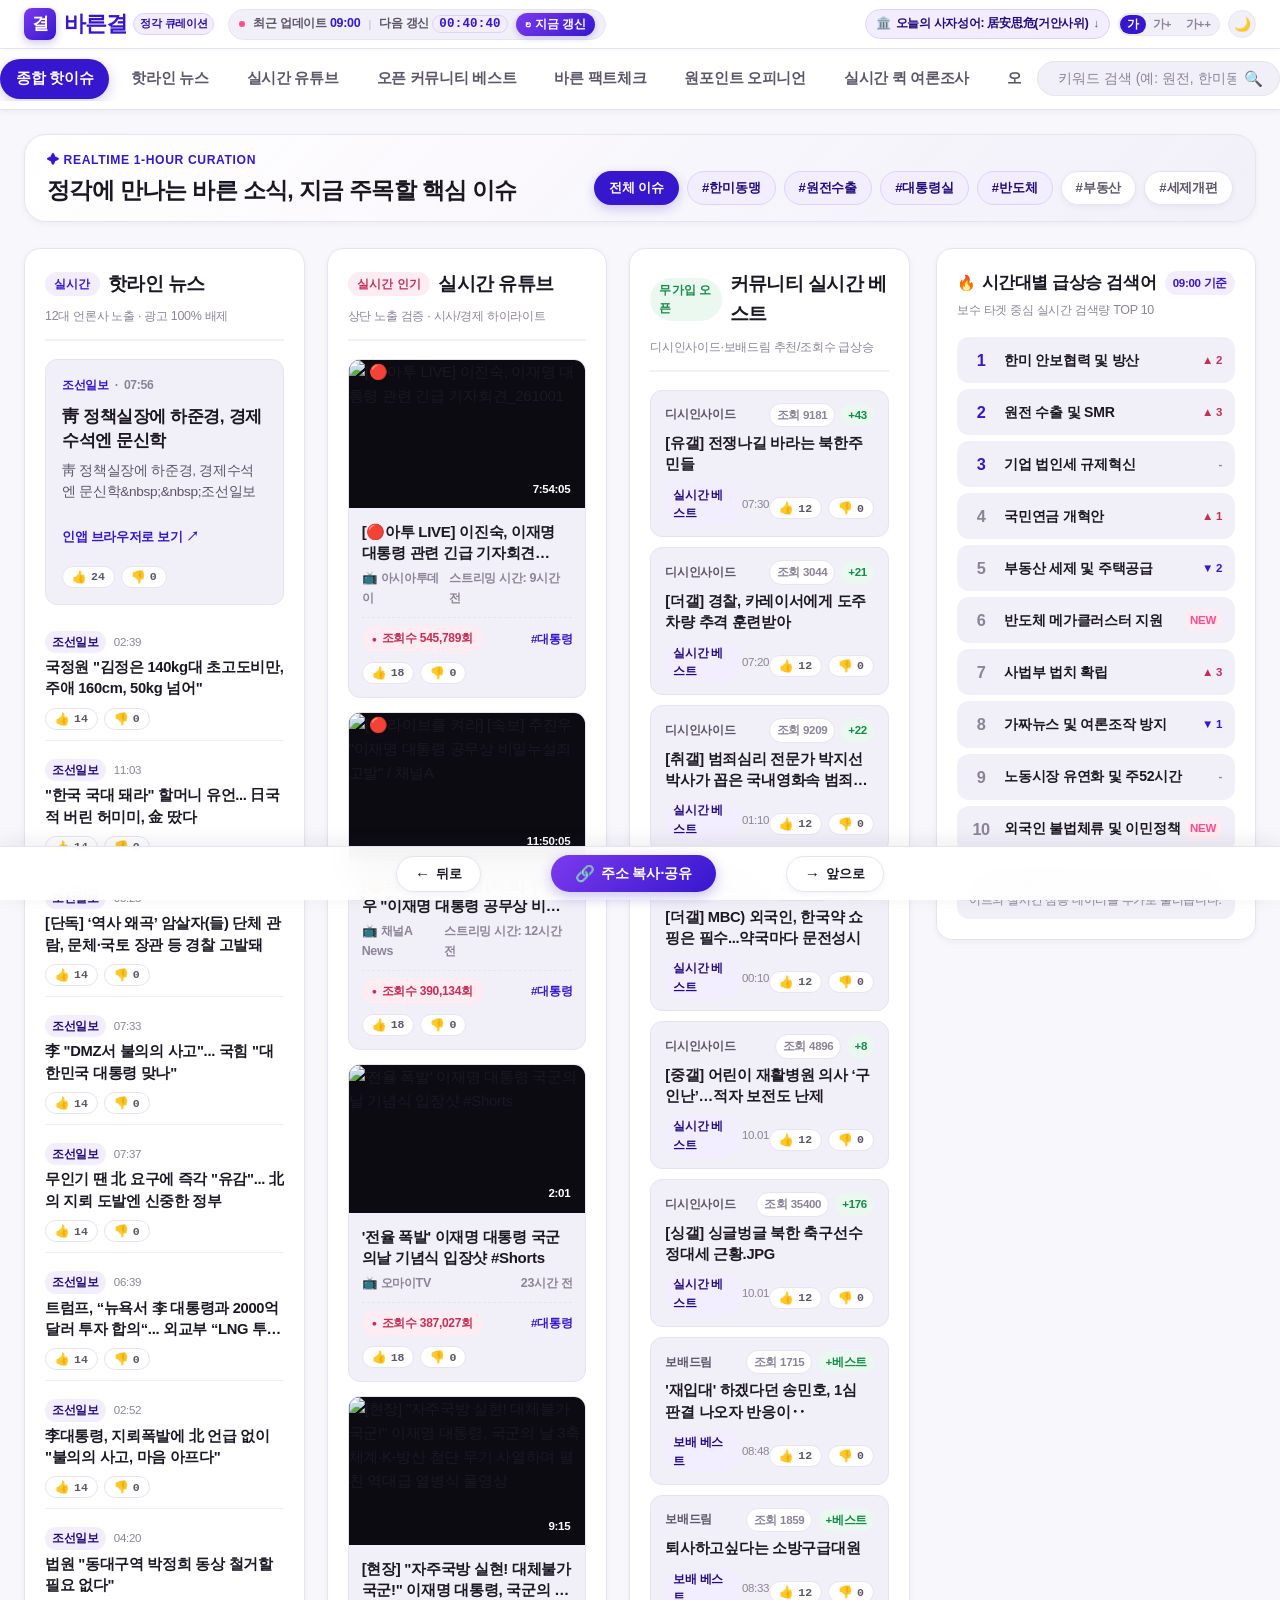
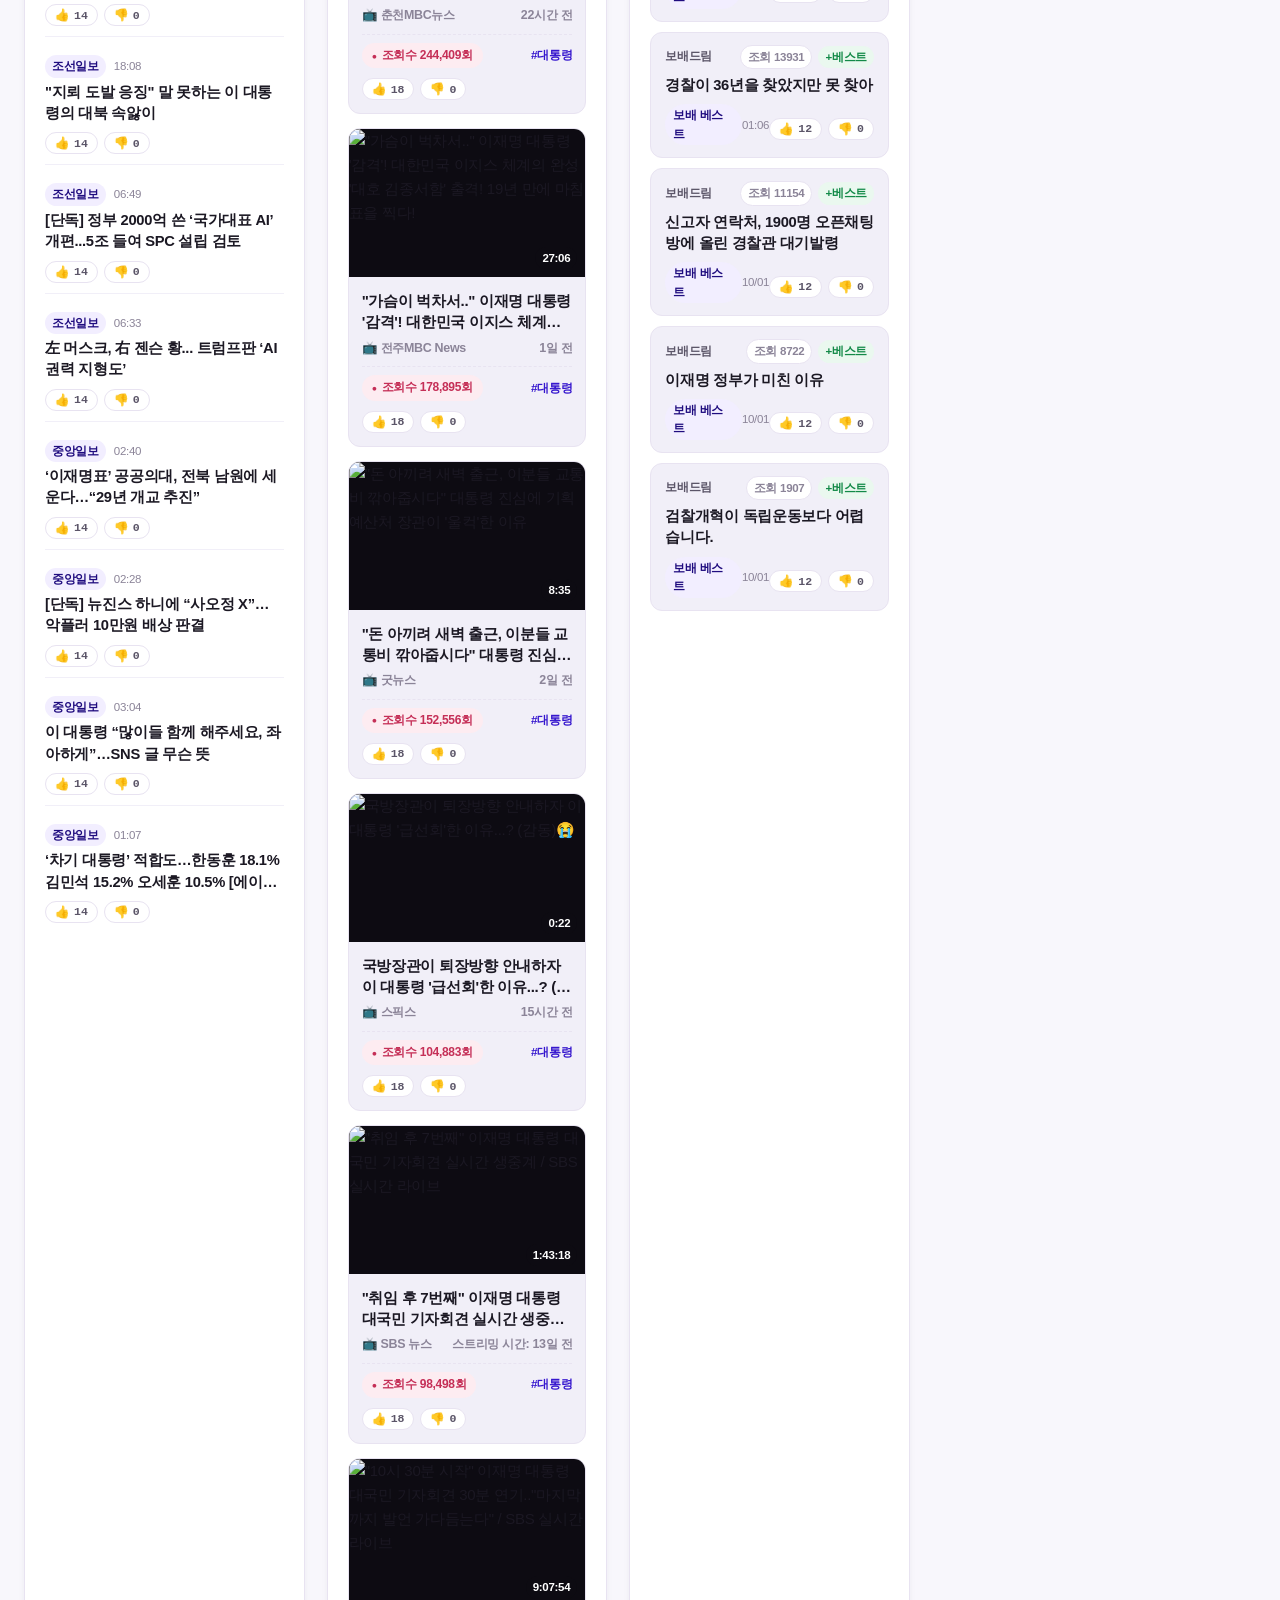
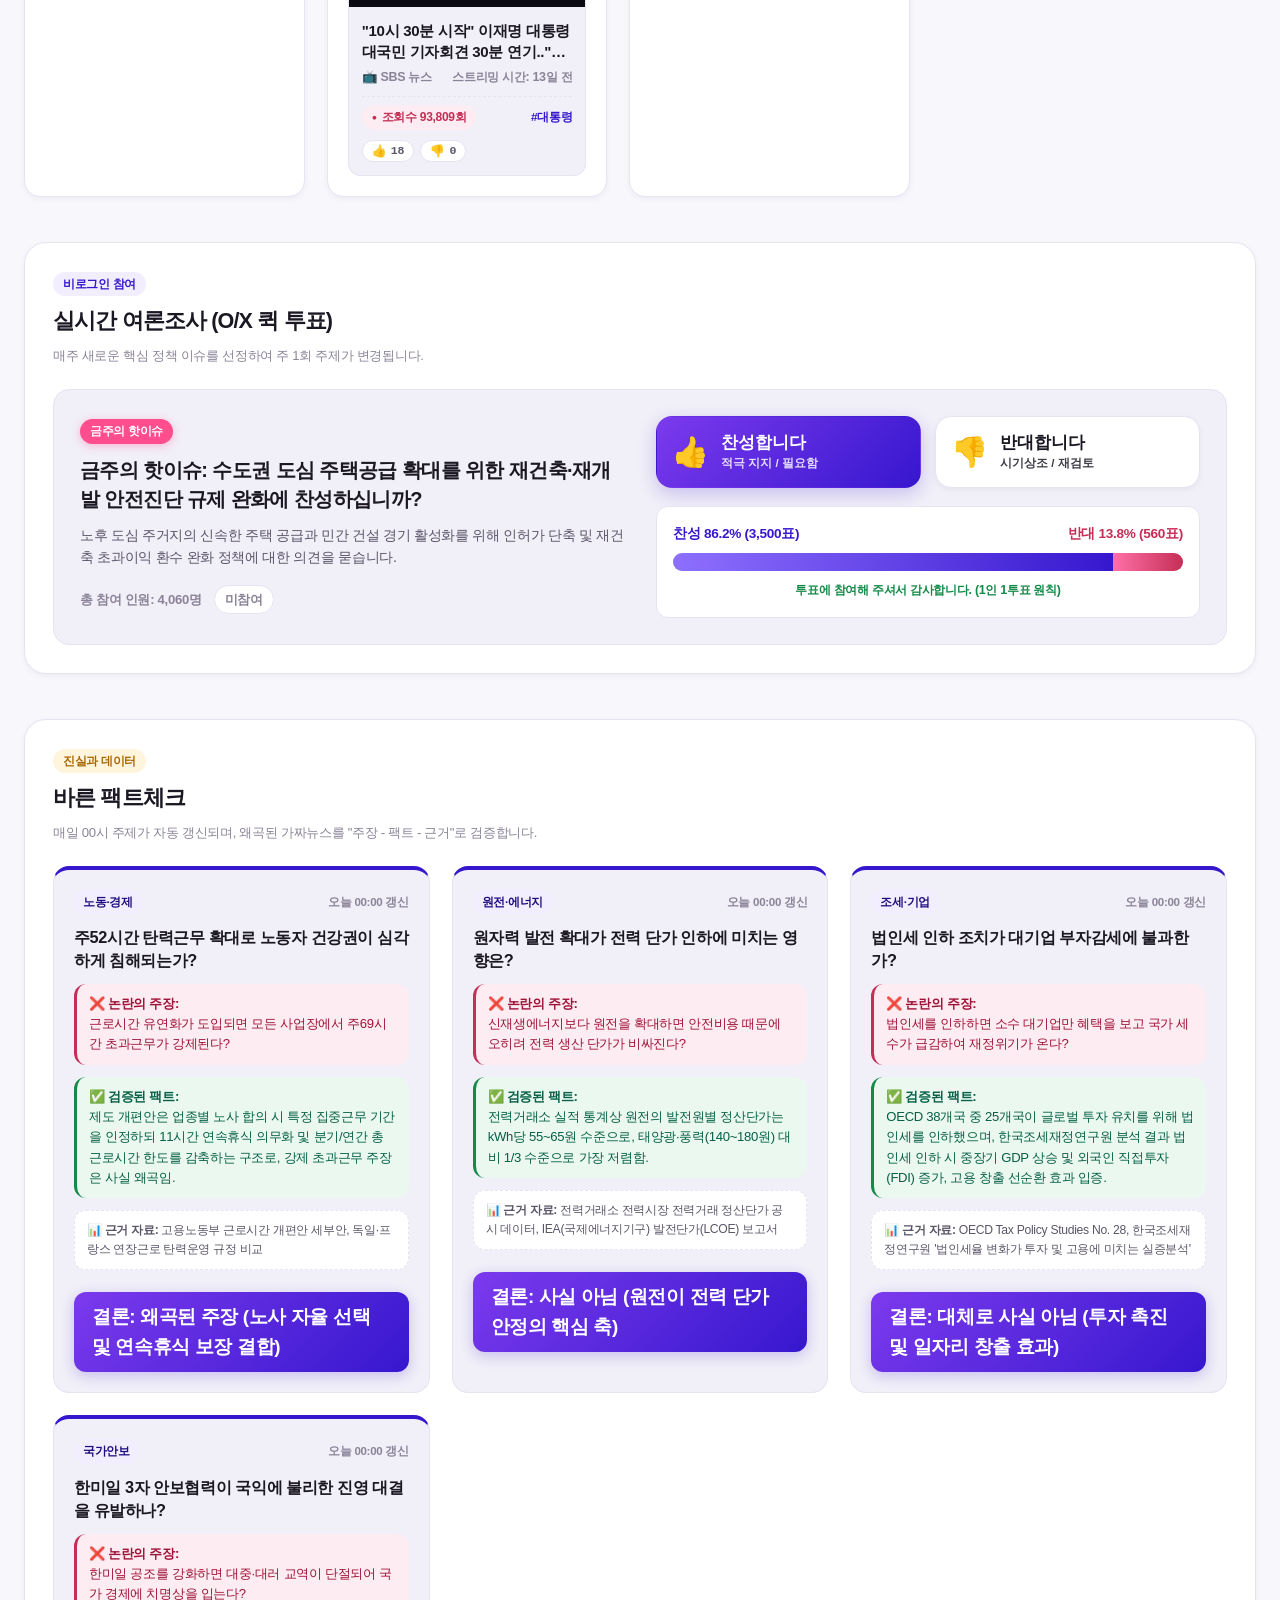
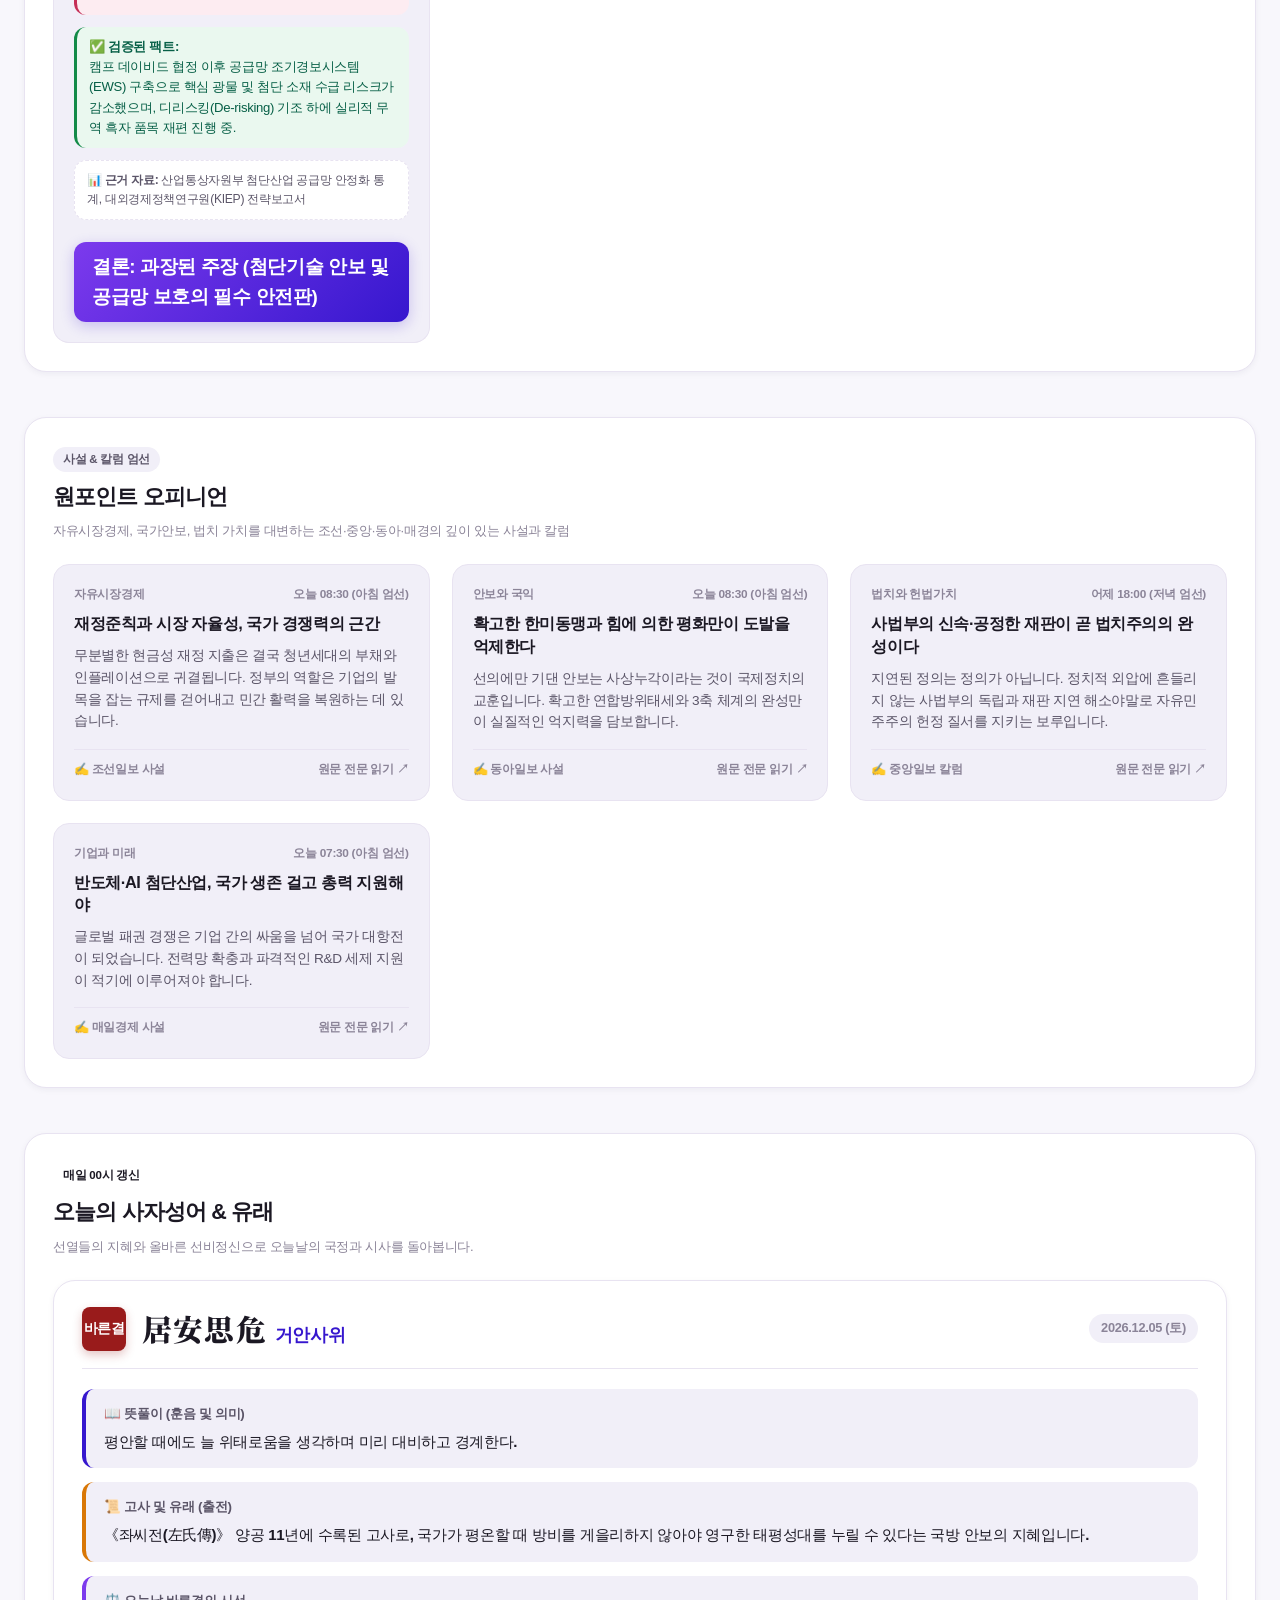
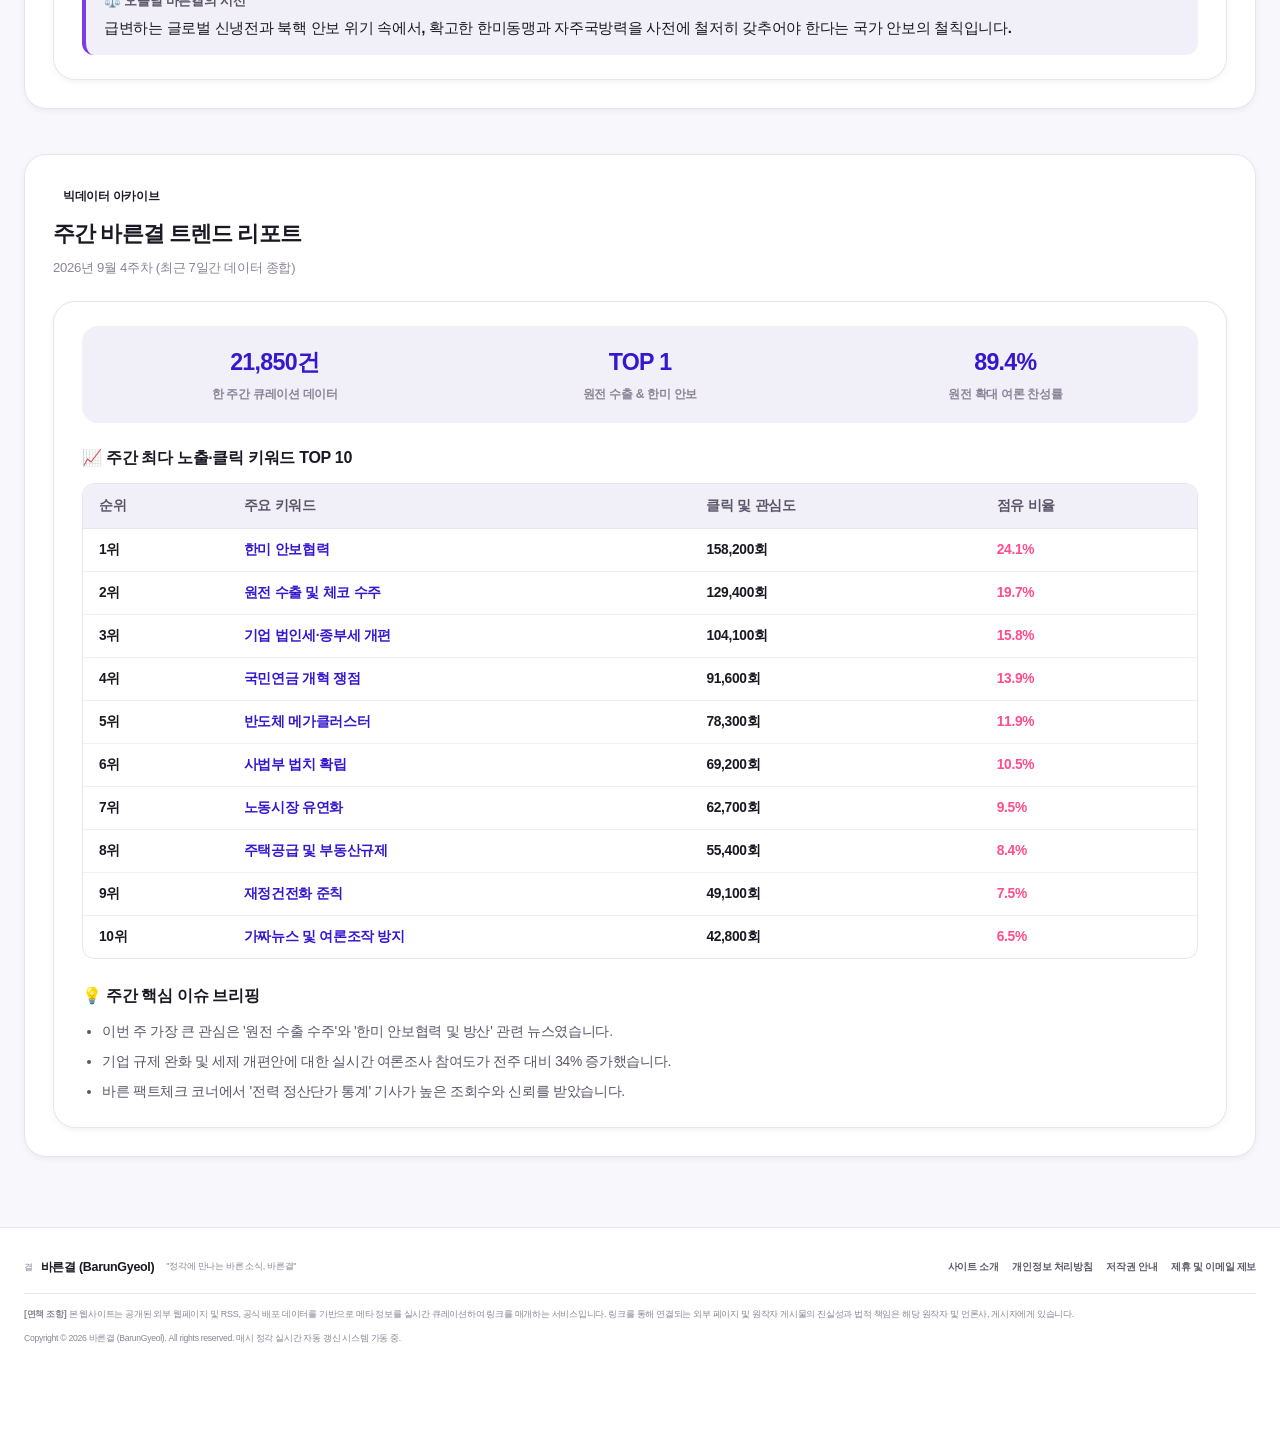
==== commit 407f0421: "Add files via upload" ====
--- a/index.html
+++ b/index.html
@@ -4,7 +4,7 @@
   <meta charset="UTF-8">
   <meta name="viewport" content="width=device-width, initial-scale=1.0">
   <title>바른결 - 정각에 만나는 바른 시선</title>
-  <meta name="description" content="매시 정각 실시간 주요 뉴스, 유튜브 트렌드(조회수 1,000+), 무가입 오픈 커뮤니티 베스트를 취합하는 바른결 큐레이션 포털">
+  <meta name="description" content="매시 정각 실시간 주요 뉴스, 유튜브 트렌드, 무가입 오픈 커뮤니티 베스트를 취합하는 바른결 큐레이션 포털">
   <link rel="preconnect" href="https://fonts.googleapis.com">
   <link rel="preconnect" href="https://fonts.gstatic.com" crossorigin>
   <link rel="stylesheet" as="style" crossorigin href="https://cdn.jsdelivr.net/gh/orioncactus/pretendard@v1.3.9/dist/web/static/pretendard.min.css" />
@@ -14,72 +14,54 @@
 </head>
 <body class="font-normal theme-light">
 
-  <!-- 최상단 긴급 속보 & 알림 바 -->
-  <div class="top-ticker-bar">
-    <div class="container ticker-container">
-      <div class="ticker-label">
-        <span class="pulse-dot"></span>
-        <strong>정각 큐레이션</strong>
-      </div>
-      <div class="ticker-content" id="tickerContent">
-        <span>[속보] 매시 정각 인공지능 기반 보수 타겟 빅데이터 실시간 큐레이션 가동 중입니다.</span>
-      </div>
-      <div class="ticker-date" id="liveDateTime">2026.10.01 (목) 11:00</div>
-    </div>
-  </div>
-
-  <!-- 헤더 영역 -->
-  <header class="main-header">
-    <div class="container header-inner">
-      <!-- 로고 및 슬로건 -->
-      <div class="header-brand">
-        <a href="#" class="brand-logo" onclick="resetFilter(event)">
-          <div class="logo-symbol">결</div>
-          <div class="logo-text-group">
-            <h1 class="logo-title">바른결</h1>
-            <span class="logo-slogan">정각에 만나는 바른 소식 · 깊이 있는 시선</span>
+  <!-- 최상단 고정 슬림 헤더 (바 두께 얇게, 제목 옆 최근/갱신시간/지금갱신 배치) -->
+  <header class="main-header sticky-top-header">
+    <div class="container header-inner-slim">
+      
+      <!-- 좌측: 브랜드 로고 & 정각 타이머 인라인 결합 -->
+      <div class="header-left-cluster">
+        <a href="#" class="brand-logo-compact" onclick="resetFilter(event)">
+          <div class="logo-symbol-compact">결</div>
+          <div class="logo-title-wrap">
+            <h1 class="logo-title-compact">바른결</h1>
+            <span class="logo-badge-live">정각 큐레이션</span>
           </div>
         </a>
-      </div>
-
-      <!-- 실시간 정각 타이머 & 상태 -->
-      <div class="header-timer-box">
-        <div class="timer-badge-wrap">
-          <div class="timer-badge">
-            <span class="timer-icon">⏱️</span>
-            <span class="timer-text">
-              최근 업데이트 <strong id="lastUpdateHour">11:00</strong>
-            </span>
-          </div>
-          <div class="timer-countdown">
-            다음 갱신까지 <span class="countdown-digits" id="countdownTimer">00:34:20</span>
-          </div>
-        </div>
-        <button class="btn-refresh" id="btnRefresh" title="지금 즉시 데이터 최신화">
-          <span class="refresh-icon">↻</span>
-          <span>지금 갱신</span>
+
+        <!-- 제목 바로 옆 인라인 업데이트 & 갱신 바 -->
+        <div class="header-timer-inline">
+          <span class="timer-live-dot"></span>
+          <span class="timer-label-item">최근 업데이트 <strong id="lastUpdateHour">11:00</strong></span>
+          <span class="timer-divider">|</span>
+          <span class="timer-countdown-item">다음 갱신 <span class="countdown-digits-compact" id="countdownTimer">00:34:20</span></span>
+          <button class="btn-refresh-inline" id="btnRefresh" title="지금 데이터 새로 갱신">
+            <span class="refresh-icon">↻</span>
+            <span class="refresh-text">지금 갱신</span>
+          </button>
+        </div>
+      </div>
+
+      <!-- 우측: 사자성어 퀵 링크, 초소형 글씨크기 조절, 다크모드 토글 -->
+      <div class="header-right-cluster">
+        <a href="#section-idiom" class="header-idiom-chip" id="headerIdiomChip" title="오늘의 사자성어 유래 및 해설 보기">
+          <span class="idiom-ico">🏛️</span>
+          <span class="idiom-chip-text">오늘의 사자성어: <strong id="headerIdiomTitle">破邪顯正(파사현정)</strong></span>
+          <span class="idiom-chip-arrow">↓</span>
+        </a>
+
+        <!-- 작게 수정된 글자 크기 조정 버튼 (1x / 1.5x / 2.0x) -->
+        <div class="font-resizer-compact" title="글자 크기 조절 (+는 1.5배, ++는 2배)">
+          <button class="font-btn-compact active" data-size="normal">가</button>
+          <button class="font-btn-compact" data-size="large">가+</button>
+          <button class="font-btn-compact" data-size="xlarge">가++</button>
+        </div>
+
+        <!-- 작게 수정된 테마 토글 버튼 -->
+        <button class="theme-toggle-compact" id="themeToggle" title="화면 테마 변경 (라이트/다크)">
+          <span id="themeIcon">🌙</span>
         </button>
       </div>
 
-      <!-- 사용자 편의 유틸리티 (휴대폰 연결, 글자크기, 주간리포트, 다크모드) -->
-      <div class="header-utils">
-        <button class="btn-util btn-mobile" id="btnOpenMobile" title="내 스마트폰으로 바로 보기">
-          <span class="icon">📱</span>
-          <span>휴대폰 연결</span>
-        </button>
-        <button class="btn-util btn-report" id="btnOpenReport" title="주간 트렌드 분석 리포트">
-          <span class="icon">📊</span>
-          <span>주간 리포트</span>
-        </button>
-        <div class="font-resizer" title="본문 글자 크기 조절">
-          <button class="font-btn active" data-size="normal">가</button>
-          <button class="font-btn" data-size="large">가+</button>
-          <button class="font-btn" data-size="xlarge">가++</button>
-        </div>
-        <button class="btn-util theme-toggle" id="themeToggle" title="화면 모드 전환">
-          <span class="theme-icon" id="themeIcon">🌙</span>
-        </button>
-      </div>
     </div>
   </header>
 
@@ -87,13 +69,15 @@
   <nav class="gnb-nav">
     <div class="container gnb-inner">
       <ul class="gnb-menu">
-        <li class="nav-item active"><a href="#section-all" data-tab="all">종합 핫이슈</a></li>
+        <li class="nav-item active"><a href="#welcome-section" data-tab="all">종합 핫이슈</a></li>
         <li class="nav-item"><a href="#section-news" data-tab="news">핫라인 뉴스</a></li>
-        <li class="nav-item"><a href="#section-youtube" data-tab="youtube">실시간 유튜브 (1,000+)</a></li>
+        <li class="nav-item"><a href="#section-youtube" data-tab="youtube">실시간 유튜브</a></li>
         <li class="nav-item"><a href="#section-community" data-tab="community">오픈 커뮤니티 베스트</a></li>
         <li class="nav-item"><a href="#section-factcheck" data-tab="factcheck">바른 팩트체크</a></li>
         <li class="nav-item"><a href="#section-opinion" data-tab="opinion">원포인트 오피니언</a></li>
         <li class="nav-item"><a href="#section-poll" data-tab="poll">실시간 퀵 여론조사</a></li>
+        <li class="nav-item"><a href="#section-idiom" data-tab="idiom">오늘의 사자성어</a></li>
+        <li class="nav-item"><a href="#section-report" data-tab="report">주간 리포트</a></li>
       </ul>
       <div class="gnb-search">
         <div class="search-input-wrap">
@@ -104,8 +88,8 @@
     </div>
   </nav>
 
-  <!-- 지니뮤직 스타일 환영 및 취향 태그 영역 -->
-  <div class="welcome-section container">
+  <!-- 지니뮤직 스타일 환영 및 취향 태그 영역 (종합 핫이슈 링크 목적지) -->
+  <section class="welcome-section container" id="welcome-section">
     <div class="welcome-box">
       <div class="welcome-left">
         <span class="welcome-kicker">✦ REALTIME 1-HOUR CURATION</span>
@@ -118,17 +102,18 @@
         <button class="tag tag-subtle" onclick="filterByKeyword('대통령')">#대통령실</button>
         <button class="tag tag-subtle" onclick="filterByKeyword('반도체')">#반도체</button>
         <button class="tag tag-outline" onclick="filterByKeyword('부동산')">#부동산</button>
-      </div>
-    </div>
-  </div>
-
-  <!-- 활성 필터 바 (키워드 클릭 시 노출) -->
+        <button class="tag tag-outline" onclick="filterByKeyword('세제')">#세제개편</button>
+      </div>
+    </div>
+  </section>
+
+  <!-- 활성 필터 바 (키워드 클릭 또는 검색 시 노출) -->
   <div class="filter-status-bar container" id="filterStatusBar" style="display: none;">
     <div class="filter-chip">
       <span>선택 키워드: <strong id="filterKeywordText">#원전</strong></span>
       <button class="filter-clear-btn" id="filterClearBtn">✕ 전체보기</button>
     </div>
-    <div class="filter-count" id="filterCountText">관련 콘텐츠 12건 정렬됨</div>
+    <div class="filter-count" id="filterCountText">관련 콘텐츠 정렬됨</div>
   </div>
 
   <!-- 메인 본문 컨테이너 -->
@@ -145,7 +130,7 @@
               <span class="col-badge badge-blue">실시간</span>
               <h2 class="column-title">핫라인 뉴스</h2>
             </div>
-            <span class="col-subtitle">포털 메인 노출 · 광고 100% 배제</span>
+            <span class="col-subtitle">12대 언론사 노출 · 광고 100% 배제</span>
           </div>
 
           <!-- 최상단 헤드라인 1건 (썸네일 + 큰 제목) -->
@@ -158,40 +143,42 @@
               <div class="meta-row">
                 <span class="media-name" id="headlineMedia">연합뉴스</span>
                 <span class="meta-dot">·</span>
-                <span class="pub-time" id="headlineTime">11:15</span>
+                <span class="pub-time" id="headlineTime">실시간</span>
               </div>
               <h3 class="headline-title" id="headlineTitle">
-                <a href="#" target="_blank" rel="noopener noreferrer">뉴스를 불러오는 중입니다...</a>
+                <a href="#" id="headlineTitleLink">뉴스를 불러오는 중입니다...</a>
               </h3>
               <p class="headline-summary" id="headlineSummary">잠시만 기다려주세요.</p>
-              <div class="headline-action">
-                <a href="#" id="headlineLink" target="_blank" rel="noopener noreferrer" class="read-more-btn">
-                  원문 기사 전문 보기 ↗
+              
+              <div class="card-action-bar">
+                <a href="#" id="headlineLink" class="read-more-btn">
+                  인앱 브라우저로 보기 ↗
                 </a>
+                <div class="item-reaction-bar" id="headlineReaction">
+                  <!-- 좋아요 / 싫어요 버튼 동적 삽입 -->
+                </div>
               </div>
             </div>
           </div>
 
           <!-- 스트레이트 뉴스 리스트 -->
           <div class="straight-news-list" id="straightNewsList">
-            <!-- 자바스크립트로 동적 렌더링 -->
             <div class="loading-spinner">뉴스 데이터를 불러오는 중...</div>
           </div>
         </section>
 
 
-        <!-- [2] 실시간 유튜브 트렌드 (조회수 1,000 이상 하이라이트) -->
+        <!-- [2] 실시간 유튜브 트렌드 -->
         <section class="card-column youtube-column" id="section-youtube">
           <div class="column-header">
             <div class="col-title-wrap">
-              <span class="col-badge badge-red">1,000+ View</span>
-              <h2 class="column-title">실시간 유튜브 트렌드</h2>
+              <span class="col-badge badge-red">실시간 인기</span>
+              <h2 class="column-title">실시간 유튜브</h2>
             </div>
             <span class="col-subtitle">상단 노출 검증 · 시사/경제 하이라이트</span>
           </div>
 
           <div class="youtube-grid" id="youtubeGrid">
-            <!-- 자바스크립트로 동적 렌더링 -->
             <div class="loading-spinner">유튜브 영상을 불러오는 중...</div>
           </div>
         </section>
@@ -204,11 +191,10 @@
               <span class="col-badge badge-green">무가입 오픈</span>
               <h2 class="column-title">커뮤니티 실시간 베스트</h2>
             </div>
-            <span class="col-subtitle">디시·에펨 등 실시간 추천/조회수 급상승</span>
+            <span class="col-subtitle">디시인사이드·보배드림 추천/조회수 급상승</span>
           </div>
 
           <div class="community-list" id="communityList">
-            <!-- 자바스크립트로 동적 렌더링 -->
             <div class="loading-spinner">커뮤니티 인기글을 불러오는 중...</div>
           </div>
         </section>
@@ -220,14 +206,14 @@
       <aside class="sidebar-column">
         <div class="sticky-sidebar">
           
-          <!-- 급상승 검색어 랭킹 -->
+          <!-- 급상승 검색어 랭킹 (클릭시 연결 사이트 추가 데이터 로드) -->
           <div class="sidebar-card trending-card">
             <div class="sidebar-card-header">
               <div class="trending-title-row">
                 <span class="fire-icon">🔥</span>
                 <h3 class="sidebar-title">시간대별 급상승 검색어</h3>
               </div>
-              <span class="trending-refresh-badge" id="trendingTimeBadge">11:00 기준</span>
+              <span class="trending-refresh-badge" id="trendingTimeBadge">실시간</span>
             </div>
             <p class="sidebar-desc">보수 타겟 중심 실시간 검색량 TOP 10</p>
             
@@ -235,19 +221,8 @@
               <!-- 자바스크립트로 동적 렌더링 -->
             </ol>
             <div class="trending-footer-tip">
-              💡 키워드를 클릭하면 관련 뉴스와 영상을 필터링합니다.
-            </div>
-          </div>
-
-          <!-- 바른 미디어 신뢰도 지표 안내 배너 -->
-          <div class="sidebar-card banner-card">
-            <div class="banner-icon">🛡️</div>
-            <h4 class="banner-title">정각 큐레이션 원칙</h4>
-            <p class="banner-text">
-              1. 찌라시·낚시성 광고 완전 배제<br>
-              2. 객관적 통계 및 데이터 기반 검증<br>
-              3. 비로그인 오픈 커뮤니티 여론 수렴
-            </p>
+              💡 키워드를 클릭하면 언론사·유튜브 등 연결 사이트의 실시간 심층 데이터를 추가로 불러옵니다.
+            </div>
           </div>
 
         </div>
@@ -256,22 +231,22 @@
     </div><!-- //content-wrapper -->
 
 
-    <!-- 추가 콘텐츠 섹션 1: 비로그인 실시간 여론조사 (O/X 퀵 투표) -->
+    <!-- 섹션 1: 비로그인 실시간 여론조사 (주 1회 주제 변경) -->
     <section class="bottom-section poll-section" id="section-poll">
       <div class="section-badge-bar">
         <span class="section-tag tag-blue">비로그인 참여</span>
         <h2 class="section-main-title">실시간 여론조사 (O/X 퀵 투표)</h2>
-        <span class="section-help-text">IP 및 쿠키 기반으로 중복 없이 안전하고 신속하게 민심을 집계합니다.</span>
+        <span class="section-help-text">매주 새로운 핵심 정책 이슈를 선정하여 주 1회 주제가 변경됩니다.</span>
       </div>
 
       <div class="poll-box-card">
         <div class="poll-content-left">
-          <span class="poll-badge-live">오늘의 핫이슈</span>
+          <span class="poll-badge-live">금주의 핫이슈</span>
           <h3 class="poll-question" id="pollQuestion">
-            오늘의 핫이슈: 원자력 발전 비중 확대 및 차세대 SMR 수출 정책에 찬성하십니까?
+            금주의 핫이슈: 원자력 발전 비중 확대 및 차세대 SMR 수출 정책에 찬성하십니까?
           </h3>
           <p class="poll-description" id="pollDesc">
-            정부의 2038 미래 에너지 믹스 정책 및 체코/유럽 원전 수주 확대를 위한 민관 지원 강화 방안에 대한 귀하의 의견을 묻습니다.
+            정부의 미래 에너지 믹스 정책 및 해외 원전 수주 확대를 위한 민관 지원 강화 방안에 대한 귀하의 의견을 묻습니다.
           </p>
           <div class="poll-meta">
             <span>총 참여 인원: <strong id="pollTotalCount">3,894</strong>명</span>
@@ -298,7 +273,7 @@
             </button>
           </div>
 
-          <!-- 투표 결과 그래프 (투표 후 또는 실시간 표시) -->
+          <!-- 투표 결과 그래프 -->
           <div class="poll-result-bar-wrap" id="pollResultBar">
             <div class="result-label-row">
               <span class="label-agree">찬성 <strong id="agreeRatioText">89.4%</strong> (<span id="agreeCountText">3,482</span>표)</span>
@@ -308,19 +283,19 @@
               <div class="progress-fill agree-fill" id="agreeFillBar" style="width: 89.4%;"></div>
               <div class="progress-fill disagree-fill" id="disagreeFillBar" style="width: 10.6%;"></div>
             </div>
-            <p class="poll-voted-notice" id="pollNotice">투표에 참여해 주셔서 감사합니다.</p>
+            <p class="poll-voted-notice" id="pollNotice">투표에 참여해 주셔서 감사합니다. (1인 1투표 원칙)</p>
           </div>
         </div>
       </div>
     </section>
 
 
-    <!-- 추가 콘텐츠 섹션 2: 바른 팩트체크 코너 -->
+    <!-- 섹션 2: 바른 팩트체크 (매일 00시 1회 주제 변경, 결론 폰트 1.5배 강조) -->
     <section class="bottom-section factcheck-section" id="section-factcheck">
       <div class="section-badge-bar">
         <span class="section-tag tag-gold">진실과 데이터</span>
         <h2 class="section-main-title">바른 팩트체크</h2>
-        <span class="section-help-text">가짜뉴스와 왜곡된 주장을 "주장 - 팩트 - 근거 데이터" 3단 구조로 명쾌하게 해소합니다.</span>
+        <span class="section-help-text">매일 00시 주제가 자동 갱신되며, 왜곡된 가짜뉴스를 "주장 - 팩트 - 근거"로 검증합니다.</span>
       </div>
 
       <div class="factcheck-grid" id="factcheckGrid">
@@ -329,12 +304,12 @@
     </section>
 
 
-    <!-- 추가 콘텐츠 섹션 3: 원포인트 오피니언 코너 -->
+    <!-- 섹션 3: 원포인트 오피니언 (사설&칼럼 엄선 직통 연결) -->
     <section class="bottom-section opinion-section" id="section-opinion">
       <div class="section-badge-bar">
         <span class="section-tag tag-navy">사설 & 칼럼 엄선</span>
         <h2 class="section-main-title">원포인트 오피니언</h2>
-        <span class="section-help-text">자유시장경제, 국가안보, 법치 가치를 대변하는 지식인의 깊이 있는 칼럼 (하루 2회 엄선)</span>
+        <span class="section-help-text">자유시장경제, 국가안보, 법치 가치를 대변하는 조선·중앙·동아·매경의 깊이 있는 사설과 칼럼</span>
       </div>
 
       <div class="opinion-grid" id="opinionGrid">
@@ -342,29 +317,70 @@
       </div>
     </section>
 
-  </main>
-
-
-  <!-- 주간 키워드 데이터 리포트 모달 -->
-  <div class="modal-backdrop" id="reportModal" style="display: none;">
-    <div class="modal-dialog">
-      <div class="modal-header">
-        <div class="modal-title-group">
-          <span class="modal-badge">빅데이터 아카이브</span>
-          <h3 class="modal-title">주간 바른결 트렌드 리포트</h3>
-          <span class="modal-period" id="reportPeriod">2026년 9월 4주차 종합</span>
-        </div>
-        <button class="modal-close-btn" id="btnCloseReport">✕</button>
-      </div>
-      <div class="modal-body">
+
+    <!-- 섹션 4: 오늘의 사자성어 (매일 00시 1회 변경, 유래 및 뜻풀이 상세 해설) -->
+    <section class="bottom-section idiom-section" id="section-idiom">
+      <div class="section-badge-bar">
+        <span class="section-tag tag-purple">매일 00시 갱신</span>
+        <h2 class="section-main-title">오늘의 사자성어 & 유래</h2>
+        <span class="section-help-text">선열들의 지혜와 올바른 선비정신으로 오늘날의 국정과 시사를 돌아봅니다.</span>
+      </div>
+
+      <div class="idiom-card-box">
+        <div class="idiom-card-header">
+          <div class="idiom-title-row">
+            <span class="idiom-seal">바른결</span>
+            <div class="idiom-names">
+              <h3 class="idiom-hanja" id="idiomHanja">破邪顯正</h3>
+              <span class="idiom-hangul" id="idiomHangul">파사현정</span>
+            </div>
+          </div>
+          <span class="idiom-date-badge" id="idiomDateBadge">2026.10.02 기준</span>
+        </div>
+
+        <div class="idiom-card-body">
+          <div class="idiom-block meaning-block">
+            <h4 class="idiom-block-label">📖 뜻풀이 (훈음 및 의미)</h4>
+            <p class="idiom-text" id="idiomMeaning">
+              그릇되고 삿된 것을 깨뜨려 없애고, 바르고 곧은 도리를 온 세상에 드러낸다.
+            </p>
+          </div>
+
+          <div class="idiom-block origin-block">
+            <h4 class="idiom-block-label">📜 고사 및 유래 (출전)</h4>
+            <p class="idiom-text" id="idiomOrigin">
+              불교 삼론종(三論宗)의 논사인 길장(吉藏)이 지은 《삼론현의(三論玄義)》에서 유래하였으며, 이후 유학자들과 조선 선비정신의 핵심 덕목으로 자리 잡았습니다. 불의와 거짓을 배격하고 사회 정의와 원칙을 바로 세우는 올곧은 자세를 뜻합니다.
+            </p>
+          </div>
+
+          <div class="idiom-block modern-block">
+            <h4 class="idiom-block-label">⚖️ 오늘날 바른결의 시선</h4>
+            <p class="idiom-text" id="idiomModern">
+              거짓 뉴스와 왜곡된 포퓰리즘이 만연한 현대 사회에서, 객관적인 팩트와 자유민주주의의 법치 가치로 바른 정의를 세워야 한다는 시대적 사명과 일치합니다.
+            </p>
+          </div>
+        </div>
+      </div>
+    </section>
+
+
+    <!-- 섹션 5: 주간 키워드 데이터 리포트 (페이지 최하단 배치) -->
+    <section class="bottom-section report-section" id="section-report">
+      <div class="section-badge-bar">
+        <span class="section-tag tag-pink">빅데이터 아카이브</span>
+        <h2 class="section-main-title">주간 바른결 트렌드 리포트</h2>
+        <span class="section-help-text" id="reportPeriodText">한 주간 가장 많이 노출되고 관심받은 키워드 종합 분석</span>
+      </div>
+
+      <div class="report-box-card">
         <div class="report-summary-box">
           <div class="report-stat-item">
-            <span class="stat-num" id="reportTotalCurated">18,420건</span>
+            <span class="stat-num" id="reportTotalCurated">21,850건</span>
             <span class="stat-label">한 주간 큐레이션 데이터</span>
           </div>
           <div class="report-stat-item">
             <span class="stat-num">TOP 1</span>
-            <span class="stat-label">원전 24조 수출 & 한미 안보</span>
+            <span class="stat-label">원전 수출 & 한미 안보</span>
           </div>
           <div class="report-stat-item">
             <span class="stat-num">89.4%</span>
@@ -394,14 +410,43 @@
           <!-- 동적 생성 -->
         </ul>
       </div>
-      <div class="modal-footer">
-        <button class="btn-close-modal" id="btnModalConfirm">확인</button>
+    </section>
+
+  </main>
+
+
+  <!-- 인앱 브라우저 모달 (사이트 클릭 시 외부 새창 이동 없이 앱 내부에서 열람) -->
+  <div class="inapp-browser-modal" id="inAppBrowserModal" style="display: none;">
+    <div class="inapp-browser-dialog">
+      <header class="inapp-browser-header">
+        <div class="browser-controls-left">
+          <button class="browser-btn" id="browserBtnBack" onclick="inAppBrowserBack()" title="이전">‹</button>
+          <button class="browser-btn" id="browserBtnForward" onclick="inAppBrowserForward()" title="다음">›</button>
+          <button class="browser-btn" id="browserBtnRefresh" onclick="inAppBrowserReload()" title="새로고침">↻</button>
+        </div>
+        <div class="browser-address-bar">
+          <span class="browser-lock">🔒</span>
+          <span class="browser-title-text" id="browserTitleText">기사 열람 중</span>
+          <span class="browser-url-text" id="browserUrlText">https://...</span>
+        </div>
+        <div class="browser-controls-right">
+          <a href="#" target="_blank" rel="noopener noreferrer" class="browser-btn btn-open-external" id="browserBtnExternal" title="외부 브라우저 새 탭에서 열기">↗ 원문 열기</a>
+          <button class="browser-btn btn-browser-close" onclick="closeInAppBrowser()" title="닫기">✕</button>
+        </div>
+      </header>
+      
+      <div class="inapp-browser-notice-bar" id="browserNoticeBar">
+        <span>💡 해당 언론사의 보안 정책(X-Frame-Options)으로 화면이 제한될 경우, 우측 상단 <strong>[↗ 원문 열기]</strong>를 누르시면 원문 기사를 새 탭에서 바로 확인하실 수 있습니다.</span>
+      </div>
+
+      <div class="inapp-browser-body">
+        <iframe id="inAppBrowserIframe" src="" sandbox="allow-same-origin allow-scripts allow-forms allow-popups"></iframe>
       </div>
     </div>
   </div>
 
 
-  <!-- 유튜브 영상 재생 모달 -->
+  <!-- 유튜브 영상 전용 재생 모달 -->
   <div class="modal-backdrop" id="videoModal" style="display: none;">
     <div class="modal-dialog modal-video">
       <div class="modal-header">
@@ -418,46 +463,38 @@
   </div>
 
 
-  <!-- 스마트폰 외부 접속 안내 모달 -->
-  <div class="modal-backdrop" id="mobileModal" style="display: none;">
-    <div class="modal-dialog modal-mobile">
-      <div class="modal-header">
-        <div class="modal-title-group">
-          <span class="modal-badge" style="background-color: #3b82f6;">외부 인터넷 연결</span>
-          <h3 class="modal-title">📱 내 휴대폰으로 바로 보기</h3>
-          <span class="modal-period">LTE/5G/외부 와이파이 어디서나 접속 가능</span>
-        </div>
-        <button class="modal-close-btn" id="btnCloseMobile">✕</button>
-      </div>
-      <div class="modal-body" style="text-align: center;">
-        <p style="font-size: 0.9rem; color: var(--text-sub); margin-bottom: 16px;">
-          스마트폰 기본 카메라로 아래 <strong>QR 코드</strong>를 비추시거나,<br>
-          접속 주소를 복사하여 카카오톡이나 모바일 브라우저에 입력하세요!
-        </p>
-
-        <!-- QR 코드 영역 -->
-        <div class="qr-box" style="margin: 0 auto 16px; width: 190px; height: 190px; background: #ffffff; padding: 10px; border-radius: 12px; border: 1px solid var(--border-color); display: flex; align-items: center; justify-content: center;">
-          <img id="mobileQrImg" src="" alt="휴대폰 접속 QR코드" style="width: 100%; height: 100%; object-fit: contain;">
-        </div>
-
-        <!-- 링크 복사 영역 -->
-        <div class="mobile-link-input-wrap" style="display: flex; gap: 8px; max-width: 440px; margin: 0 auto 14px;">
-          <input type="text" id="mobileUrlInput" readonly value="터널 링크 생성 중..." style="flex: 1; padding: 10px 12px; border-radius: 6px; border: 1px solid var(--border-color); background: var(--bg-subtle); color: var(--text-main); font-size: 0.85rem; font-weight: 600;">
-          <button id="btnCopyMobileUrl" style="padding: 10px 16px; background: var(--primary); color: #ffffff; border-radius: 6px; font-weight: 600; font-size: 0.85rem; white-space: nowrap;">주소 복사</button>
-        </div>
-
-        <div style="background: #eff6ff; border: 1px solid #bfdbfe; padding: 10px 14px; border-radius: 8px; font-size: 0.8rem; color: #1e40af; text-align: left; line-height: 1.5;">
-          💡 <strong>팁:</strong> 컴퓨터가 켜져 있는 동안 이 보안 터널(HTTPS) 링크를 통해 스마트폰에서 동일하게 매시 정각 큐레이션 및 여론조사 투표를 이용하실 수 있습니다.
-        </div>
-      </div>
-      <div class="modal-footer">
-        <button class="btn-close-modal" id="btnConfirmMobile">닫기</button>
-      </div>
-    </div>
+  <!-- 토스트 알림 팝업 -->
+  <div class="toast-popup" id="toastPopup" style="display: none;">
+    <span class="toast-icon">✓</span>
+    <span class="toast-text" id="toastText">링크가 복사되었습니다!</span>
   </div>
 
 
-  <!-- 푸터 영역 -->
+  <!-- 하단 고정 플로팅 네비게이션 바 (뒤로가기 / 앞으로가기 / 공유하기 복사) -->
+  <aside class="bottom-floating-bar" aria-label="하단 네비게이션 도구">
+    <div class="bottom-nav-inner container">
+      <!-- 좌측: 뒤로가기 -->
+      <button class="bottom-nav-btn btn-nav-back" onclick="history.back()" title="이전 페이지로 이동">
+        <span class="nav-btn-icon">←</span>
+        <span class="nav-btn-text">뒤로</span>
+      </button>
+
+      <!-- 중앙: 공유하기 복사 버튼 -->
+      <button class="bottom-nav-btn btn-nav-share" id="btnBottomShare" onclick="handleShareCurrentPage()" title="바른결 링크 복사 및 카카오톡 공유">
+        <span class="nav-btn-icon share-icon">🔗</span>
+        <span class="nav-btn-text share-text">주소 복사·공유</span>
+      </button>
+
+      <!-- 우측: 앞으로가기 -->
+      <button class="bottom-nav-btn btn-nav-forward" onclick="history.forward()" title="다음 페이지로 이동">
+        <span class="nav-btn-icon">→</span>
+        <span class="nav-btn-text">앞으로</span>
+      </button>
+    </div>
+  </aside>
+
+
+  <!-- 푸터 영역 (폰트 70% 사이즈 축소 적용) -->
   <footer class="main-footer">
     <div class="container footer-inner">
       <div class="footer-top">
--- a/css/style.css
+++ b/css/style.css
@@ -127,10 +127,46 @@
   --shadow-glow: 0 14px 36px rgba(142, 112, 255, 0.28);
 }
 
-/* 글자 크기 가변 모드 (중장년층 가독성 지원) */
-body.font-normal { --font-base-size: 15px; }
-body.font-large { --font-base-size: 17px; }
-body.font-xlarge { --font-base-size: 19px; }
+/* 글자 크기 가변 모드 (+는 1.5배, ++는 2배 완벽 지원) */
+body.font-normal {
+  --font-base-size: 15px;
+  --font-scale: 1;
+}
+
+body.font-large {
+  --font-base-size: 22.5px; /* 1.5배 */
+  --font-scale: 1.5;
+}
+
+body.font-xlarge {
+  --font-base-size: 30px; /* 2.0배 */
+  --font-scale: 2.0;
+}
+
+/* 글자 크기 확대 시 주요 텍스트 1.5배, 2배 비례 확대 */
+body.font-large .column-title,
+body.font-large .headline-title,
+body.font-large .straight-news-title,
+body.font-large .yt-card-title,
+body.font-large .comm-title,
+body.font-large .poll-question,
+body.font-large .factcheck-title,
+body.font-large .opinion-title,
+body.font-large .welcome-heading {
+  font-size: 1.5em !important;
+}
+
+body.font-xlarge .column-title,
+body.font-xlarge .headline-title,
+body.font-xlarge .straight-news-title,
+body.font-xlarge .yt-card-title,
+body.font-xlarge .comm-title,
+body.font-xlarge .poll-question,
+body.font-xlarge .factcheck-title,
+body.font-xlarge .opinion-title,
+body.font-xlarge .welcome-heading {
+  font-size: 2.0em !important;
+}
 
 * {
   box-sizing: border-box;
@@ -169,39 +205,115 @@
 }
 
 /* ========================================================
-   [1] 최상단 롤링 티커 바 (Genie Style)
+   [2] 최상단 고정 슬림 헤더 (바 두께 얇게, 제목 옆 최근/갱신시간/지금갱신 배치)
    ======================================================== */
-.top-ticker-bar {
-  background-color: var(--bg-elevated);
+.sticky-top-header {
+  background-color: rgba(255, 255, 255, 0.96);
+  border-bottom: 1px solid var(--border-default);
+  padding: 8px 0;
+  position: sticky;
+  top: 0;
+  z-index: 1000;
+  backdrop-filter: blur(16px);
+  -webkit-backdrop-filter: blur(16px);
+  box-shadow: 0 1px 8px rgba(29, 20, 54, 0.04);
+}
+
+body.theme-dark .sticky-top-header {
+  background-color: rgba(21, 17, 37, 0.96);
+  border-color: var(--border-default);
+}
+
+.header-inner-slim {
+  display: flex;
+  align-items: center;
+  justify-content: space-between;
+  gap: 12px;
+  flex-wrap: wrap;
+}
+
+.header-left-cluster {
+  display: flex;
+  align-items: center;
+  gap: 14px;
+  flex-wrap: wrap;
+}
+
+/* 콤팩트 브랜드 로고 */
+.brand-logo-compact {
+  display: flex;
+  align-items: center;
+  gap: 8px;
+  text-decoration: none;
+}
+
+.logo-symbol-compact {
+  width: 32px;
+  height: 32px;
+  background: linear-gradient(135deg, var(--color-secondary-500) 0%, var(--color-primary-500) 100%);
+  color: #FFFFFF;
+  display: flex;
+  align-items: center;
+  justify-content: center;
+  font-size: 1.05rem;
+  font-weight: 900;
+  border-radius: 8px;
+  box-shadow: 0 3px 8px rgba(54, 23, 206, 0.25);
+  letter-spacing: -0.04em;
+}
+
+.logo-title-wrap {
+  display: flex;
+  align-items: center;
+  gap: 6px;
+}
+
+.logo-title-compact {
+  font-size: 1.35rem;
+  font-weight: 900;
+  letter-spacing: -0.04em;
+  color: var(--color-primary-500);
+  line-height: 1;
+  margin: 0;
+}
+
+body.theme-dark .logo-title-compact {
+  color: #DDD2FF;
+}
+
+.logo-badge-live {
+  font-size: 0.68rem;
+  font-weight: 800;
+  color: var(--color-primary-600);
+  background: var(--color-primary-50);
+  border: 1px solid var(--color-primary-100);
+  padding: 1px 6px;
+  border-radius: var(--radius-full);
+}
+
+body.theme-dark .logo-badge-live {
+  color: #DDD2FF;
+  background: #251B47;
+  border-color: #3B2B73;
+}
+
+/* 제목 바로 옆 인라인 업데이트 & 갱신 바 */
+.header-timer-inline {
+  display: flex;
+  align-items: center;
+  gap: 8px;
+  background: var(--bg-subtle);
+  border: 1px solid var(--border-default);
+  padding: 3px 10px;
+  border-radius: var(--radius-full);
+  font-size: 0.78rem;
   color: var(--text-secondary);
-  font-size: 0.82rem;
-  border-bottom: 1px solid var(--border-default);
-  padding: 7px 0;
-}
-
-.ticker-container {
-  display: flex;
-  align-items: center;
-  justify-content: space-between;
-  gap: 16px;
-}
-
-.ticker-label {
-  display: flex;
-  align-items: center;
-  gap: 8px;
-  color: var(--color-primary-500);
-  font-weight: 800;
-  white-space: nowrap;
-}
-
-body.theme-dark .ticker-label {
-  color: #A78BFA;
-}
-
-.pulse-dot {
-  width: 7px;
-  height: 7px;
+  font-weight: 600;
+}
+
+.timer-live-dot {
+  width: 6px;
+  height: 6px;
   background-color: var(--color-accent-pink);
   border-radius: 50%;
   display: inline-block;
@@ -210,208 +322,67 @@
 
 @keyframes pulseAnim {
   0% { transform: scale(0.9); opacity: 0.8; box-shadow: 0 0 0 0 rgba(255, 77, 141, 0.7); }
-  70% { transform: scale(1.1); opacity: 1; box-shadow: 0 0 0 6px rgba(255, 77, 141, 0); }
+  70% { transform: scale(1.1); opacity: 1; box-shadow: 0 0 0 5px rgba(255, 77, 141, 0); }
   100% { transform: scale(0.9); opacity: 0.8; }
 }
 
-.ticker-content {
-  flex: 1;
-  overflow: hidden;
-  text-overflow: ellipsis;
-  white-space: nowrap;
-  color: var(--text-secondary);
-  font-weight: 500;
-}
-
-.ticker-date {
-  color: var(--text-tertiary);
-  font-size: 0.78rem;
-  font-weight: 600;
-  white-space: nowrap;
-}
-
-/* ========================================================
-   [2] 메인 헤더 (Genie TopBar & Brand Logo)
-   ======================================================== */
-.main-header {
-  background-color: color-mix(in srgb, var(--bg-elevated) 92%, transparent);
-  border-bottom: 1px solid var(--border-default);
-  padding: 18px 0;
-  position: relative;
-  backdrop-filter: blur(14px);
-  -webkit-backdrop-filter: blur(14px);
-  z-index: 20;
-}
-
-.header-inner {
-  display: flex;
-  align-items: center;
-  justify-content: space-between;
-  flex-wrap: wrap;
-  gap: 20px;
-}
-
-/* 브랜드 로고 (지니 시그니처 핑크 닷) */
-.header-brand .brand-logo {
-  display: flex;
-  align-items: center;
-  gap: 12px;
-}
-
-.logo-symbol {
-  width: 44px;
-  height: 44px;
-  background: linear-gradient(135deg, var(--color-secondary-500) 0%, var(--color-primary-500) 100%);
-  color: #FFFFFF;
-  display: flex;
-  align-items: center;
-  justify-content: center;
-  font-size: 1.4rem;
-  font-weight: 900;
-  border-radius: var(--radius-md);
-  box-shadow: 0 6px 16px rgba(54, 23, 206, 0.25);
-  letter-spacing: -0.04em;
-}
-
-.logo-symbol.small {
-  width: 28px;
-  height: 28px;
-  font-size: 0.95rem;
-  border-radius: 8px;
-}
-
-.logo-text-group {
-  display: flex;
-  flex-direction: column;
-}
-
-.logo-title {
-  font-size: 1.75rem;
-  font-weight: 900;
-  letter-spacing: -0.05em;
-  color: var(--color-primary-500);
-  line-height: 1.1;
-  position: relative;
-}
-
-body.theme-dark .logo-title {
-  color: #DDD2FF;
-}
-
-/* 지니 시그니처 핑크 닷 */
-.logo-title::after {
-  content: "";
-  display: inline-block;
-  width: 6px;
-  height: 6px;
-  margin-left: 4px;
-  border-radius: 50%;
-  background: var(--color-accent-pink);
-  vertical-align: 8px;
-  box-shadow: 0 0 8px rgba(255, 77, 141, 0.6);
-}
-
-.logo-slogan {
-  font-size: 0.76rem;
-  color: var(--text-tertiary);
-  font-weight: 600;
-  letter-spacing: -0.01em;
-  margin-top: 3px;
-}
-
-/* 타이머 박스 (지니 라벤더 알약형) */
-.header-timer-box {
-  display: flex;
-  align-items: center;
-  gap: 14px;
-  background: var(--bg-subtle);
-  padding: 8px 18px;
-  border-radius: var(--radius-full);
-  border: 1px solid var(--border-default);
-  box-shadow: var(--shadow-sm);
-}
-
-.timer-badge-wrap {
-  display: flex;
-  align-items: center;
-  gap: 12px;
-}
-
-.timer-badge {
-  display: flex;
-  align-items: center;
-  gap: 6px;
-  font-size: 0.85rem;
-  color: var(--text-secondary);
-  font-weight: 600;
-}
-
-.timer-badge strong {
+.timer-label-item strong {
   color: var(--color-primary-500);
   font-weight: 800;
 }
 
-body.theme-dark .timer-badge strong {
+body.theme-dark .timer-label-item strong {
   color: #A78BFA;
 }
 
-.timer-countdown {
-  font-size: 0.88rem;
-  color: var(--text-primary);
-  font-weight: 700;
-  display: flex;
-  align-items: center;
-  gap: 4px;
-}
-
-.countdown-digits {
+.timer-divider {
+  color: var(--border-strong);
+  font-size: 0.72rem;
+}
+
+.countdown-digits-compact {
   font-family: 'Pretendard', monospace;
   color: var(--color-primary-500);
   background: var(--color-primary-50);
-  padding: 3px 9px;
+  border: 1px solid var(--color-primary-100);
+  padding: 1px 6px;
   border-radius: var(--radius-full);
   font-weight: 850;
   letter-spacing: 0.2px;
-  border: 1px solid var(--color-primary-100);
-}
-
-body.theme-dark .countdown-digits {
+}
+
+body.theme-dark .countdown-digits-compact {
   color: #DDD2FF;
   background: #201544;
   border-color: #2C1D5E;
 }
 
-/* 지금 갱신 버튼 (지니 퍼플 그라데이션) */
-.btn-refresh {
-  display: flex;
-  align-items: center;
-  gap: 6px;
+.btn-refresh-inline {
+  display: inline-flex;
+  align-items: center;
+  gap: 4px;
   background: linear-gradient(135deg, var(--color-secondary-500), var(--color-primary-500));
   color: #FFFFFF;
-  padding: 8px 16px;
-  border-radius: var(--radius-full);
-  font-size: 0.85rem;
+  border: none;
+  padding: 3px 9px;
+  border-radius: var(--radius-full);
+  font-size: 0.75rem;
   font-weight: 750;
-  letter-spacing: -0.01em;
-  box-shadow: 0 4px 14px rgba(54, 23, 206, 0.25);
-  transition: transform var(--duration-fast) var(--ease-out), box-shadow var(--duration-base) var(--ease-out);
-}
-
-.btn-refresh:hover {
+  cursor: pointer;
+  box-shadow: 0 2px 6px rgba(54, 23, 206, 0.22);
+  transition: transform var(--duration-fast), box-shadow var(--duration-fast);
+}
+
+.btn-refresh-inline:hover {
   transform: translateY(-1px);
-  box-shadow: 0 8px 22px rgba(54, 23, 206, 0.35);
-}
-
-.btn-refresh:active {
-  transform: translateY(0) scale(0.98);
-}
-
-.refresh-icon {
-  font-size: 1rem;
-  transition: transform 0.4s ease;
-}
-
-.btn-refresh.spinning .refresh-icon {
+  box-shadow: 0 4px 10px rgba(54, 23, 206, 0.32);
+}
+
+.btn-refresh-inline:active {
+  transform: translateY(0) scale(0.97);
+}
+
+.btn-refresh-inline.spinning .refresh-icon {
   animation: spin 0.8s linear infinite;
 }
 
@@ -420,94 +391,94 @@
   to { transform: rotate(360deg); }
 }
 
-/* 유틸리티 버튼들 (지니 알약형 스타일) */
-.header-utils {
+/* 우측 클러스터 */
+.header-right-cluster {
   display: flex;
   align-items: center;
   gap: 8px;
 }
 
-.btn-util {
-  display: flex;
-  align-items: center;
-  gap: 6px;
-  padding: 8px 14px;
-  border-radius: var(--radius-full);
-  background-color: var(--bg-elevated);
+/* 사자성어 헤더 칩 */
+.header-idiom-chip {
+  display: inline-flex;
+  align-items: center;
+  gap: 5px;
+  background: var(--color-primary-50);
+  border: 1px solid var(--color-primary-100);
+  color: var(--color-primary-700);
+  padding: 4px 10px;
+  border-radius: var(--radius-full);
+  font-size: 0.76rem;
+  font-weight: 750;
+  text-decoration: none;
+  transition: all var(--duration-fast);
+}
+
+.header-idiom-chip:hover {
+  background: var(--color-primary-100);
+  color: var(--color-primary-900);
+  transform: translateY(-1px);
+}
+
+body.theme-dark .header-idiom-chip {
+  background: #251B47;
+  border-color: #3B2B73;
+  color: #DDD2FF;
+}
+
+.idiom-chip-arrow {
+  font-size: 0.7rem;
+  opacity: 0.75;
+}
+
+/* 작게 수정된 글자 크기 조정 버튼 */
+.font-resizer-compact {
+  display: flex;
+  background: var(--bg-subtle);
   border: 1px solid var(--border-default);
-  color: var(--text-secondary);
-  font-size: 0.84rem;
-  font-weight: 700;
-  box-shadow: var(--shadow-sm);
-  transition: all var(--duration-fast) var(--ease-out);
-}
-
-.btn-util:hover {
-  border-color: var(--color-primary-300);
+  border-radius: var(--radius-full);
+  padding: 1px;
+}
+
+.font-btn-compact {
+  padding: 2px 7px;
+  font-size: 0.72rem;
+  font-weight: 800;
+  color: var(--text-tertiary);
+  border-radius: var(--radius-full);
+  border: none;
+  background: none;
+  cursor: pointer;
+  transition: all var(--duration-fast);
+}
+
+.font-btn-compact:hover {
   color: var(--color-primary-500);
-  transform: translateY(-1px);
-}
-
-.btn-mobile {
-  background: var(--color-primary-50);
-  border-color: var(--color-primary-100);
-  color: var(--color-primary-500);
-}
-
-body.theme-dark .btn-mobile {
-  background: #201544;
-  border-color: #2C1D5E;
-  color: #DDD2FF;
-}
-
-.btn-report {
-  background-color: #FDF2F8;
-  border-color: #FBCFE8;
-  color: #BE185D;
-}
-
-body.theme-dark .btn-report {
-  background-color: #381226;
-  border-color: #831843;
-  color: #F472B6;
-}
-
-.font-resizer {
-  display: flex;
-  background-color: var(--bg-elevated);
-  border: 1px solid var(--border-default);
-  border-radius: var(--radius-full);
-  padding: 2px;
-  box-shadow: var(--shadow-sm);
-}
-
-.font-btn {
-  padding: 5px 10px;
-  font-size: 0.8rem;
-  font-weight: 750;
-  color: var(--text-tertiary);
-  border-radius: var(--radius-full);
-  transition: all var(--duration-fast);
-}
-
-.font-btn:hover {
-  color: var(--color-primary-500);
-}
-
-.font-btn.active {
+}
+
+.font-btn-compact.active {
   background: var(--color-primary-500);
   color: #FFFFFF;
-  box-shadow: 0 2px 8px rgba(54, 23, 206, 0.25);
-}
-
-.theme-toggle {
-  width: 38px;
-  height: 38px;
+}
+
+/* 작게 수정된 테마 토글 버튼 */
+.theme-toggle-compact {
+  width: 28px;
+  height: 28px;
   padding: 0;
   border-radius: var(--radius-full);
+  background: var(--bg-subtle);
+  border: 1px solid var(--border-default);
   display: grid;
   place-items: center;
-  font-size: 1rem;
+  font-size: 0.85rem;
+  cursor: pointer;
+  transition: all var(--duration-fast);
+}
+
+.theme-toggle-compact:hover {
+  background: var(--bg-elevated);
+  border-color: var(--color-primary-300);
 }
 
 /* ========================================================
@@ -1839,19 +1810,26 @@
   font-size: 0.76rem;
 }
 
+/* 바른 팩트체크 결론 (요구사항 16: 결론 폰트 1.5배 더 크게 적용) */
 .fact-conclusion-badge {
   align-self: flex-start;
-  font-size: 0.78rem;
-  font-weight: 800;
-  color: var(--color-primary-700);
-  background-color: var(--color-primary-50);
-  padding: 4px 12px;
-  border-radius: var(--radius-full);
+  width: 100%;
+  box-sizing: border-box;
+  font-size: 1.18rem !important; /* 기존 0.78rem의 1.5배 이상 확대 */
+  font-weight: 900;
+  color: #FFFFFF;
+  background: linear-gradient(135deg, var(--color-secondary-500), var(--color-primary-500));
+  padding: 10px 18px;
+  border-radius: var(--radius-md);
+  margin-top: 10px;
+  box-shadow: 0 4px 14px rgba(54, 23, 206, 0.22);
+  letter-spacing: -0.02em;
 }
 
 body.theme-dark .fact-conclusion-badge {
-  color: #DDD2FF;
-  background-color: #201544;
+  color: #FFFFFF;
+  background: linear-gradient(135deg, #6D28D9, #4C1D95);
+  box-shadow: 0 4px 16px rgba(0, 0, 0, 0.45);
 }
 
 /* ========================================================
@@ -2160,12 +2138,16 @@
 /* ========================================================
    [14] 푸터
    ======================================================== */
+/* ========================================================
+   [14] 푸터 (요구사항 18: 폰트 70% 사이즈 적용)
+   ======================================================== */
 .main-footer {
   background-color: var(--bg-elevated);
   color: var(--text-tertiary);
-  padding: 44px 0 34px;
-  font-size: 0.82rem;
+  padding: 30px 0 85px; /* 하단 플로팅 바 여백 확보 */
+  font-size: 0.58rem !important; /* 기존 0.82rem의 70% */
   border-top: 1px solid var(--border-default);
+  line-height: 1.55;
 }
 
 .footer-top {
@@ -2173,36 +2155,37 @@
   align-items: center;
   justify-content: space-between;
   flex-wrap: wrap;
-  gap: 20px;
-  margin-bottom: 22px;
+  gap: 16px;
+  margin-bottom: 16px;
 }
 
 .footer-brand {
   display: flex;
   align-items: center;
-  gap: 10px;
+  gap: 8px;
 }
 
 .footer-brand strong {
-  font-size: 1.1rem;
+  font-size: 0.78rem;
   color: var(--text-primary);
   font-weight: 850;
 }
 
 .footer-tagline {
   color: var(--text-tertiary);
-  font-size: 0.8rem;
-  margin-left: 6px;
+  font-size: 0.56rem;
+  margin-left: 4px;
   font-weight: 500;
 }
 
 .footer-links {
   display: flex;
-  gap: 18px;
+  gap: 14px;
 }
 
 .footer-links a {
   color: var(--text-secondary);
+  font-size: 0.6rem;
   font-weight: 600;
   transition: color var(--duration-fast);
 }
@@ -2214,17 +2197,19 @@
 .footer-divider {
   height: 1px;
   background-color: var(--border-default);
-  margin-bottom: 20px;
+  margin-bottom: 14px;
 }
 
 .footer-disclaimer p {
-  line-height: 1.65;
-  margin-bottom: 8px;
+  line-height: 1.55;
+  margin-bottom: 6px;
+  font-size: 0.56rem;
 }
 
 .footer-disclaimer .copy {
   color: var(--text-tertiary);
-  margin-top: 14px;
+  margin-top: 10px;
+  font-size: 0.54rem;
   font-weight: 500;
 }
 
@@ -2300,3 +2285,457 @@
     grid-template-columns: 1fr;
   }
 }
+
+/* ========================================================
+   [16] 네비게이션 스크롤 오프셋 (요구사항 7: 타이틀이 잘 보이도록 상단 여백)
+   ======================================================== */
+#welcome-section,
+#section-news,
+#section-youtube,
+#section-community,
+#section-factcheck,
+#section-opinion,
+#section-poll,
+#section-idiom,
+#section-report {
+  scroll-margin-top: 110px;
+}
+
+/* ========================================================
+   [17] 좋아요 / 싫어요 리액션 바 (요구사항 20: 싫어요 30개 시 즉시 제외)
+   ======================================================== */
+.item-reaction-bar {
+  display: inline-flex;
+  align-items: center;
+  gap: 6px;
+  margin-top: 8px;
+}
+
+.btn-react {
+  display: inline-flex;
+  align-items: center;
+  gap: 4px;
+  padding: 3px 9px;
+  border-radius: var(--radius-full);
+  font-size: 0.74rem;
+  font-weight: 750;
+  border: 1px solid var(--border-default);
+  background: var(--bg-elevated);
+  color: var(--text-secondary);
+  cursor: pointer;
+  transition: all var(--duration-fast);
+}
+
+.btn-react:hover {
+  transform: translateY(-1px);
+  border-color: var(--border-strong);
+}
+
+.btn-react.btn-like:hover,
+.btn-react.btn-like.voted {
+  background: var(--color-primary-50);
+  border-color: var(--color-primary-300);
+  color: var(--color-primary-600);
+}
+
+.btn-react.btn-dislike:hover,
+.btn-react.btn-dislike.voted {
+  background: #FDF2F4;
+  border-color: #FECDD3;
+  color: #E11D48;
+}
+
+.vote-cnt {
+  font-weight: 800;
+  font-family: 'Pretendard', monospace;
+  font-size: 0.72rem;
+}
+
+/* 헤드라인 카드 액션 바 */
+.card-action-bar {
+  display: flex;
+  align-items: center;
+  justify-content: space-between;
+  flex-wrap: wrap;
+  gap: 10px;
+  margin-top: 14px;
+  padding-top: 10px;
+  border-top: 1px solid var(--border-subtle);
+}
+
+/* ========================================================
+   [18] 인앱 브라우저 모달 (요구사항 11: 외부 페이지 이탈 방지)
+   ======================================================== */
+.inapp-browser-modal {
+  position: fixed;
+  inset: 0;
+  z-index: 2000;
+  background: rgba(13, 11, 18, 0.75);
+  backdrop-filter: blur(8px);
+  -webkit-backdrop-filter: blur(8px);
+  display: flex;
+  align-items: center;
+  justify-content: center;
+  padding: 14px;
+}
+
+.inapp-browser-dialog {
+  width: 100%;
+  max-width: 1100px;
+  height: 90vh;
+  background: var(--bg-elevated);
+  border-radius: var(--radius-xl);
+  overflow: hidden;
+  display: flex;
+  flex-direction: column;
+  box-shadow: var(--shadow-lg);
+  border: 1px solid var(--border-default);
+}
+
+.inapp-browser-header {
+  display: flex;
+  align-items: center;
+  justify-content: space-between;
+  gap: 12px;
+  padding: 10px 16px;
+  background: var(--bg-subtle);
+  border-bottom: 1px solid var(--border-default);
+}
+
+.browser-controls-left,
+.browser-controls-right {
+  display: flex;
+  align-items: center;
+  gap: 6px;
+}
+
+.browser-btn {
+  width: 32px;
+  height: 32px;
+  display: grid;
+  place-items: center;
+  border-radius: var(--radius-full);
+  background: var(--bg-elevated);
+  border: 1px solid var(--border-default);
+  color: var(--text-primary);
+  font-weight: 800;
+  font-size: 0.95rem;
+  cursor: pointer;
+  transition: all var(--duration-fast);
+}
+
+.browser-btn:hover {
+  background: var(--color-primary-50);
+  color: var(--color-primary-600);
+  border-color: var(--color-primary-200);
+}
+
+.browser-btn.btn-open-external {
+  width: auto;
+  padding: 0 12px;
+  font-size: 0.78rem;
+  text-decoration: none;
+  background: var(--color-primary-50);
+  color: var(--color-primary-600);
+  border-color: var(--color-primary-100);
+}
+
+.browser-btn.btn-open-external:hover {
+  background: var(--color-primary-500);
+  color: #FFFFFF;
+}
+
+.browser-address-bar {
+  flex: 1;
+  display: flex;
+  align-items: center;
+  gap: 8px;
+  background: var(--bg-elevated);
+  border: 1px solid var(--border-default);
+  border-radius: var(--radius-full);
+  padding: 5px 14px;
+  overflow: hidden;
+}
+
+.browser-title-text {
+  font-size: 0.82rem;
+  font-weight: 750;
+  color: var(--text-primary);
+  overflow: hidden;
+  text-overflow: ellipsis;
+  white-space: nowrap;
+  max-width: 45%;
+}
+
+.browser-url-text {
+  font-size: 0.72rem;
+  color: var(--text-tertiary);
+  overflow: hidden;
+  text-overflow: ellipsis;
+  white-space: nowrap;
+}
+
+.inapp-browser-notice-bar {
+  padding: 6px 16px;
+  background: #FEF3C7;
+  border-bottom: 1px solid #FDE68A;
+  color: #92400E;
+  font-size: 0.76rem;
+  font-weight: 600;
+}
+
+body.theme-dark .inapp-browser-notice-bar {
+  background: #3B2A0F;
+  border-color: #5C3D12;
+  color: #FCD34D;
+}
+
+.inapp-browser-body {
+  flex: 1;
+  width: 100%;
+  position: relative;
+  background: #FFFFFF;
+}
+
+.inapp-browser-body iframe {
+  width: 100%;
+  height: 100%;
+  border: none;
+}
+
+/* ========================================================
+   [19] 하단 고정 플로팅 바 (요구사항 21: 뒤로가기/앞으로가기/공유 복사)
+   ======================================================== */
+.bottom-floating-bar {
+  position: fixed;
+  bottom: 0;
+  left: 0;
+  right: 0;
+  z-index: 1050;
+  background: rgba(255, 255, 255, 0.94);
+  backdrop-filter: blur(16px);
+  -webkit-backdrop-filter: blur(16px);
+  border-top: 1px solid var(--border-default);
+  box-shadow: 0 -4px 20px rgba(29, 20, 54, 0.08);
+  padding: 8px 0 calc(8px + env(safe-area-inset-bottom, 0px));
+}
+
+body.theme-dark .bottom-floating-bar {
+  background: rgba(21, 17, 37, 0.95);
+  border-color: var(--border-default);
+  box-shadow: 0 -4px 20px rgba(0, 0, 0, 0.35);
+}
+
+.bottom-nav-inner {
+  display: flex;
+  align-items: center;
+  justify-content: space-between;
+  max-width: 520px;
+  margin: 0 auto;
+  padding: 0 16px;
+  gap: 12px;
+}
+
+.bottom-nav-btn {
+  display: flex;
+  align-items: center;
+  gap: 6px;
+  padding: 8px 18px;
+  border-radius: var(--radius-full);
+  background: var(--bg-elevated);
+  border: 1px solid var(--border-default);
+  color: var(--text-primary);
+  font-size: 0.84rem;
+  font-weight: 750;
+  cursor: pointer;
+  transition: all var(--duration-fast);
+  box-shadow: var(--shadow-sm);
+}
+
+.bottom-nav-btn:hover {
+  transform: translateY(-1px);
+  border-color: var(--color-primary-300);
+  color: var(--color-primary-500);
+}
+
+.bottom-nav-btn:active {
+  transform: translateY(0) scale(0.97);
+}
+
+.bottom-nav-btn.btn-nav-share {
+  background: linear-gradient(135deg, var(--color-secondary-500), var(--color-primary-500));
+  color: #FFFFFF;
+  border: none;
+  padding: 9px 24px;
+  font-size: 0.88rem;
+  box-shadow: 0 4px 14px rgba(54, 23, 206, 0.28);
+}
+
+.bottom-nav-btn.btn-nav-share:hover {
+  transform: translateY(-2px);
+  box-shadow: 0 6px 20px rgba(54, 23, 206, 0.38);
+}
+
+.nav-btn-icon {
+  font-size: 0.95rem;
+  font-weight: 900;
+}
+
+.nav-btn-icon.share-icon {
+  font-size: 1rem;
+}
+
+/* ========================================================
+   [20] 토스트 알림 팝업
+   ======================================================== */
+.toast-popup {
+  position: fixed;
+  bottom: 74px;
+  left: 50%;
+  transform: translateX(-50%);
+  z-index: 2100;
+  background: rgba(27, 24, 35, 0.94);
+  color: #FFFFFF;
+  padding: 10px 22px;
+  border-radius: var(--radius-full);
+  box-shadow: 0 8px 24px rgba(0, 0, 0, 0.25);
+  display: flex;
+  align-items: center;
+  gap: 8px;
+  font-size: 0.84rem;
+  font-weight: 750;
+  pointer-events: none;
+  animation: toastFadeIn 0.25s cubic-bezier(0.22, 1, 0.36, 1);
+}
+
+.toast-icon {
+  color: #34D399;
+  font-weight: 900;
+}
+
+@keyframes toastFadeIn {
+  from { opacity: 0; transform: translate(-50%, 10px); }
+  to { opacity: 1; transform: translate(-50%, 0); }
+}
+
+/* ========================================================
+   [21] 오늘의 사자성어 섹션 (요구사항 15)
+   ======================================================== */
+.idiom-card-box {
+  background: var(--bg-elevated);
+  border: 1px solid var(--border-default);
+  border-radius: var(--radius-xl);
+  padding: 24px 28px;
+  box-shadow: var(--shadow-sm);
+}
+
+.idiom-card-header {
+  display: flex;
+  align-items: center;
+  justify-content: space-between;
+  border-bottom: 1px solid var(--border-default);
+  padding-bottom: 16px;
+  margin-bottom: 20px;
+  flex-wrap: wrap;
+  gap: 12px;
+}
+
+.idiom-title-row {
+  display: flex;
+  align-items: center;
+  gap: 16px;
+}
+
+.idiom-seal {
+  width: 44px;
+  height: 44px;
+  background: #991B1B;
+  color: #FFFFFF;
+  display: grid;
+  place-items: center;
+  border-radius: 8px;
+  font-weight: 900;
+  font-size: 0.88rem;
+  letter-spacing: -0.05em;
+  box-shadow: 0 4px 10px rgba(153, 27, 27, 0.25);
+}
+
+.idiom-names {
+  display: flex;
+  align-items: baseline;
+  gap: 8px;
+}
+
+.idiom-hanja {
+  font-size: 1.85rem;
+  font-weight: 900;
+  letter-spacing: 0.04em;
+  color: var(--text-primary);
+  margin: 0;
+  font-family: 'Noto Serif KR', serif;
+}
+
+.idiom-hangul {
+  font-size: 1.1rem;
+  font-weight: 750;
+  color: var(--color-primary-500);
+}
+
+body.theme-dark .idiom-hangul {
+  color: #DDD2FF;
+}
+
+.idiom-date-badge {
+  font-size: 0.8rem;
+  font-weight: 700;
+  color: var(--text-tertiary);
+  background: var(--bg-subtle);
+  padding: 4px 12px;
+  border-radius: var(--radius-full);
+}
+
+.idiom-card-body {
+  display: grid;
+  grid-template-columns: 1fr;
+  gap: 14px;
+}
+
+.idiom-block {
+  background: var(--bg-subtle);
+  border-radius: var(--radius-md);
+  padding: 14px 18px;
+  border-left: 4px solid var(--color-primary-500);
+}
+
+.idiom-block.origin-block {
+  border-left-color: #D97706;
+}
+
+.idiom-block.modern-block {
+  border-left-color: var(--color-secondary-500);
+}
+
+.idiom-block-label {
+  font-size: 0.84rem;
+  font-weight: 850;
+  color: var(--text-secondary);
+  margin-bottom: 5px;
+}
+
+.idiom-text {
+  font-size: 0.94rem;
+  line-height: 1.65;
+  color: var(--text-primary);
+  font-weight: 550;
+}
+
+/* ========================================================
+   [22] 주간 리포트 카드 (요구사항 4: 최하단 배치)
+   ======================================================== */
+.report-box-card {
+  background: var(--bg-elevated);
+  border: 1px solid var(--border-default);
+  border-radius: var(--radius-xl);
+  padding: 24px 28px;
+  box-shadow: var(--shadow-sm);
+}
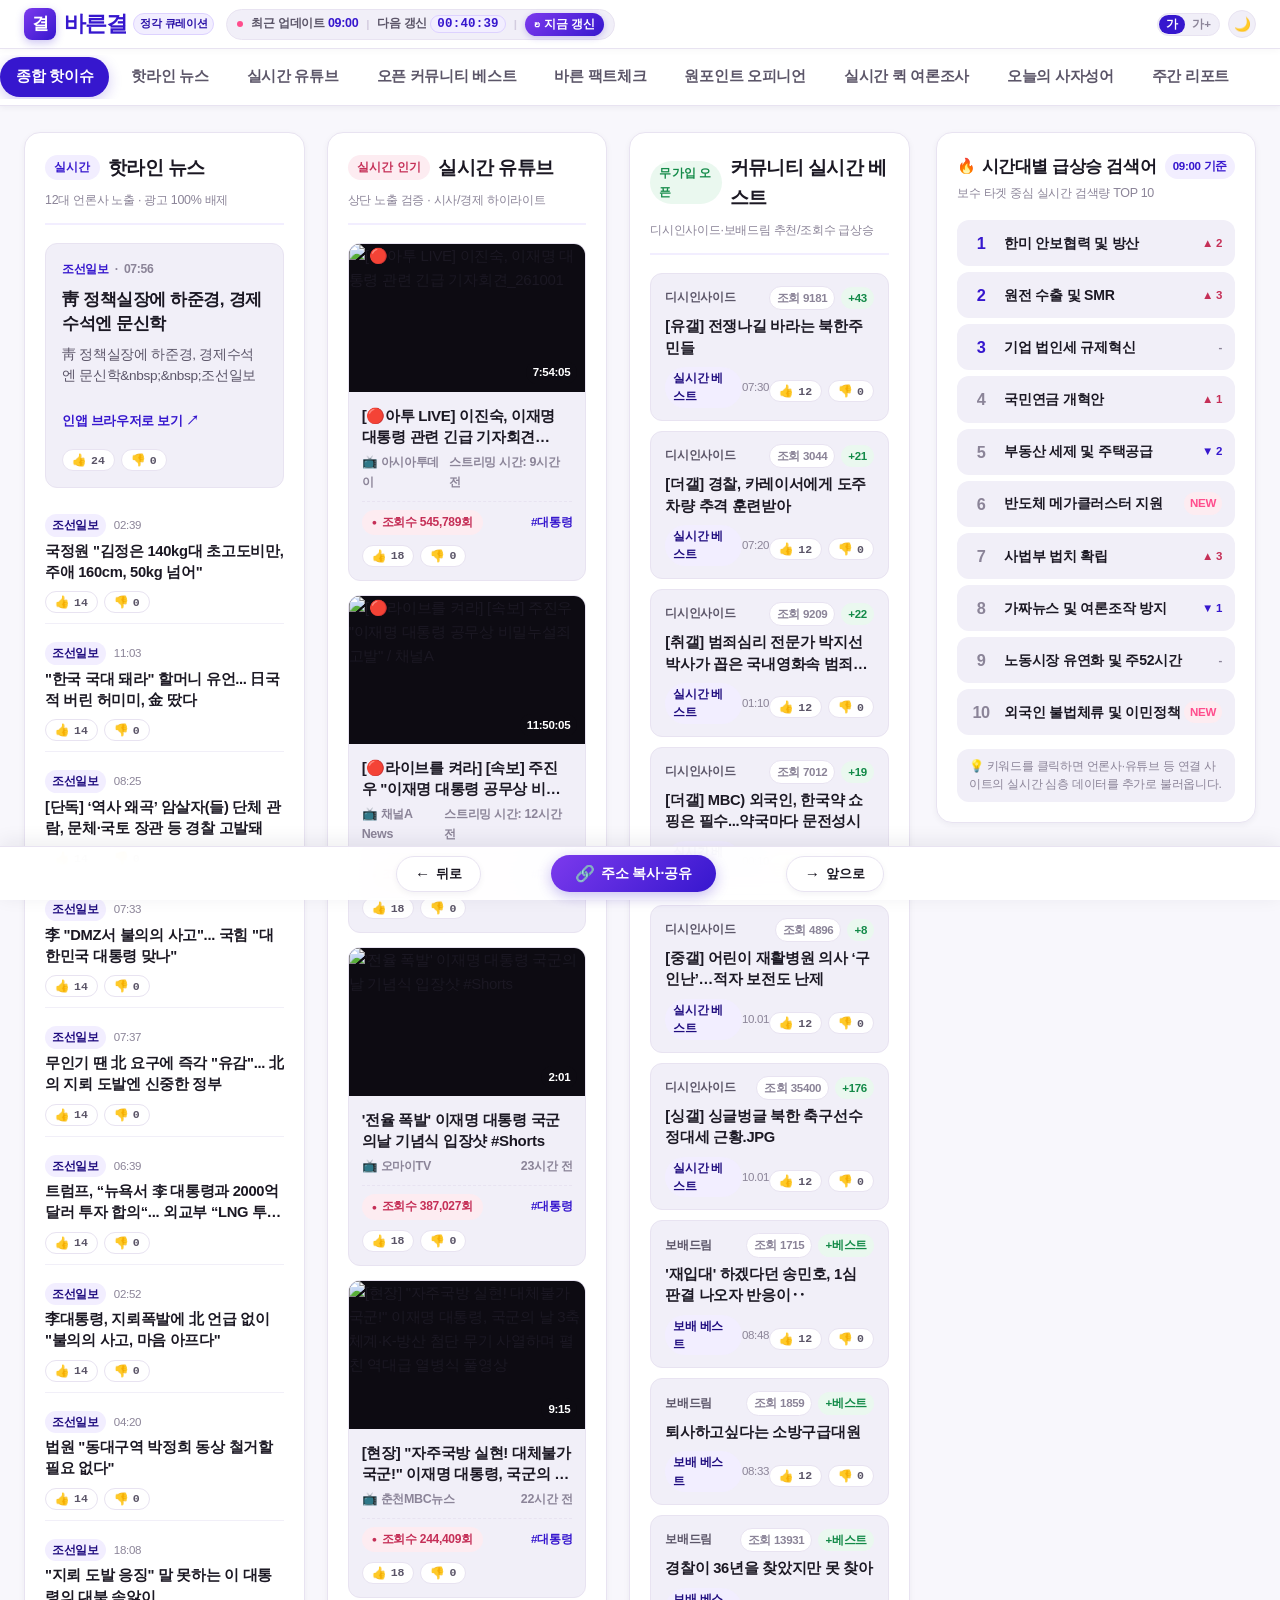
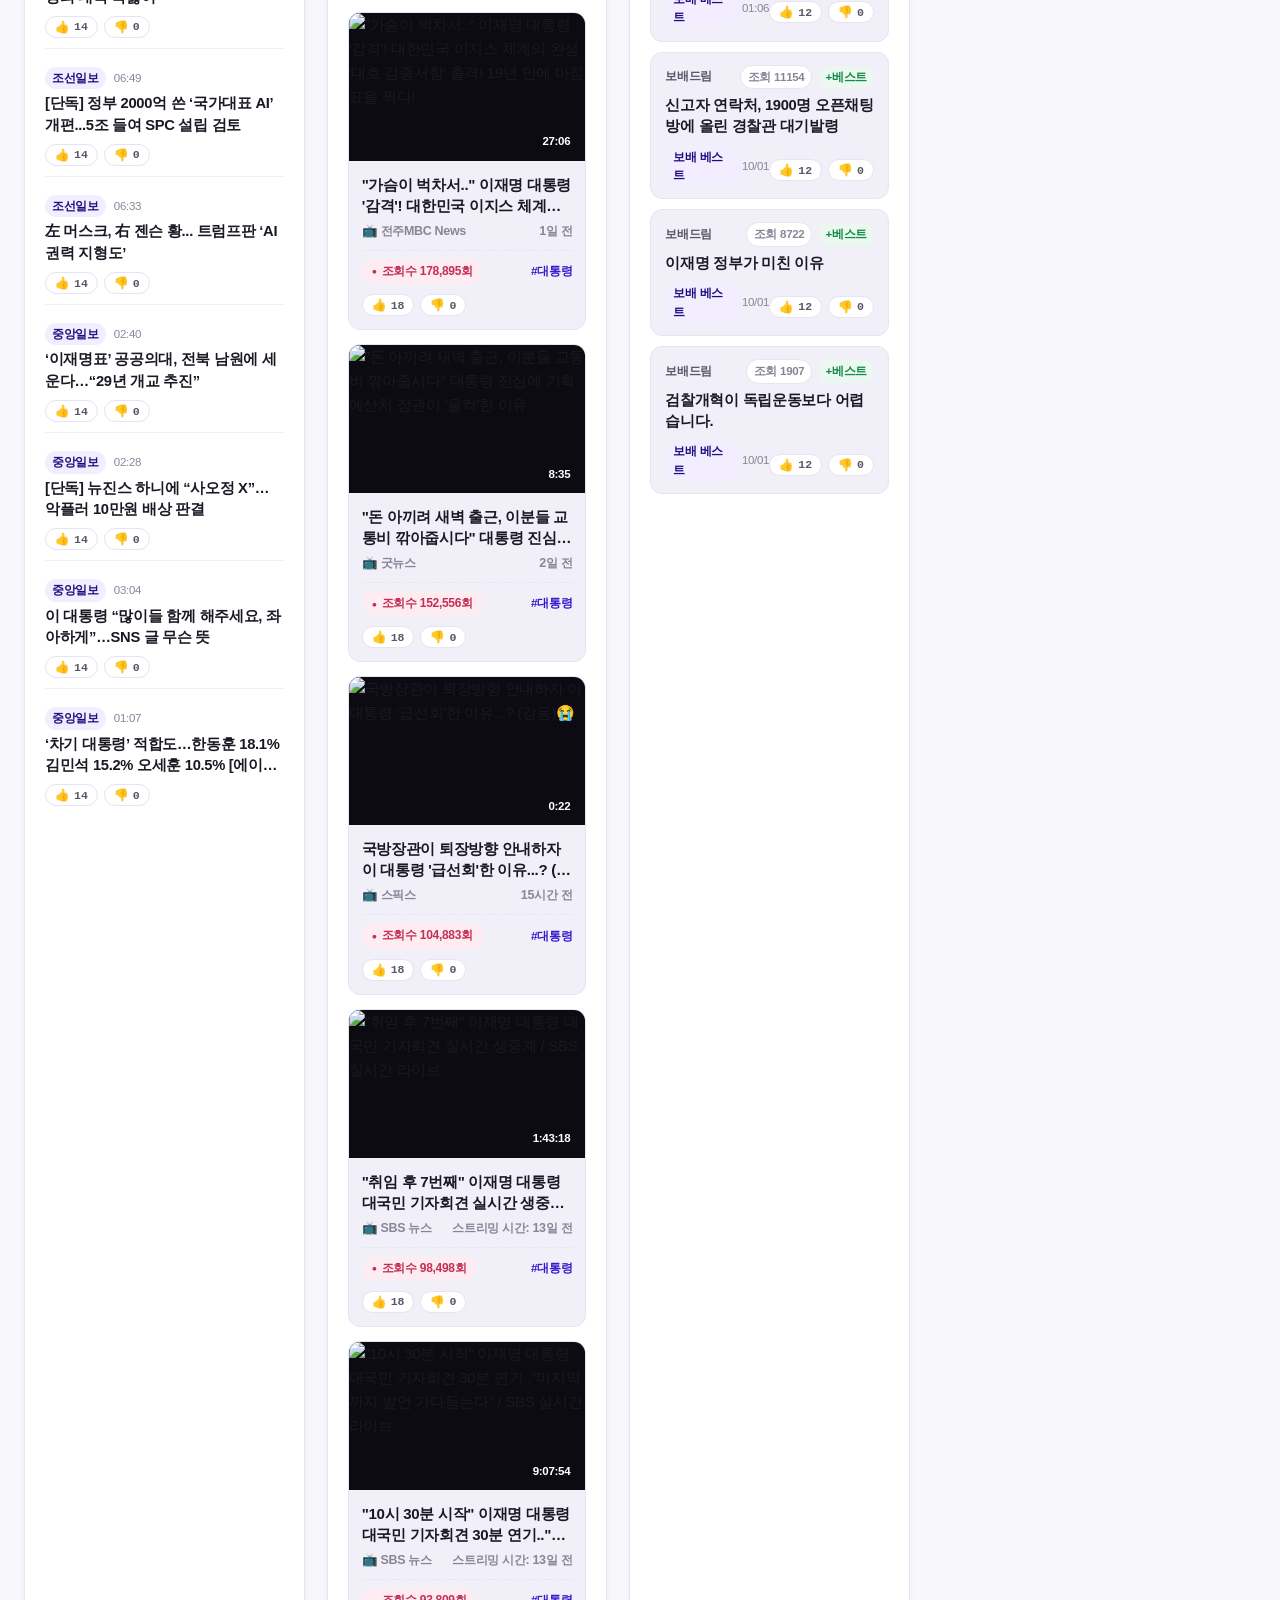
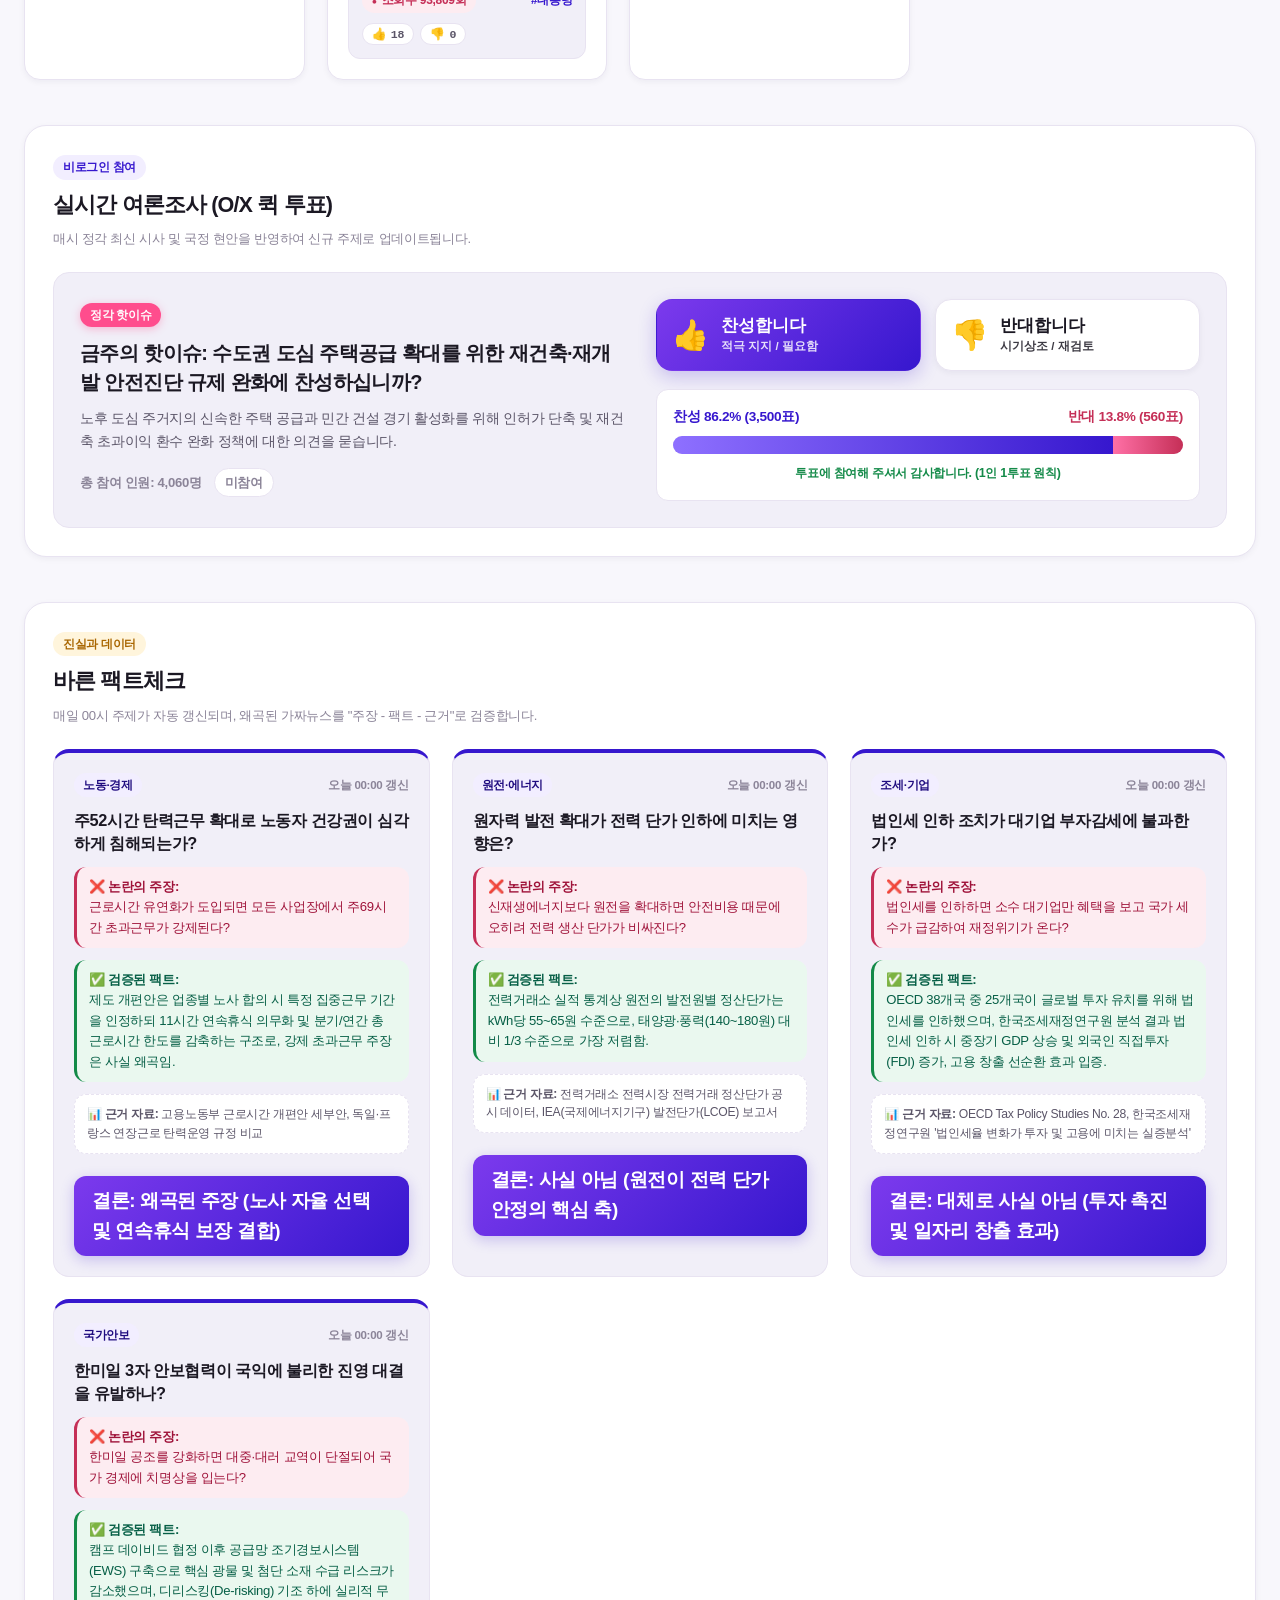
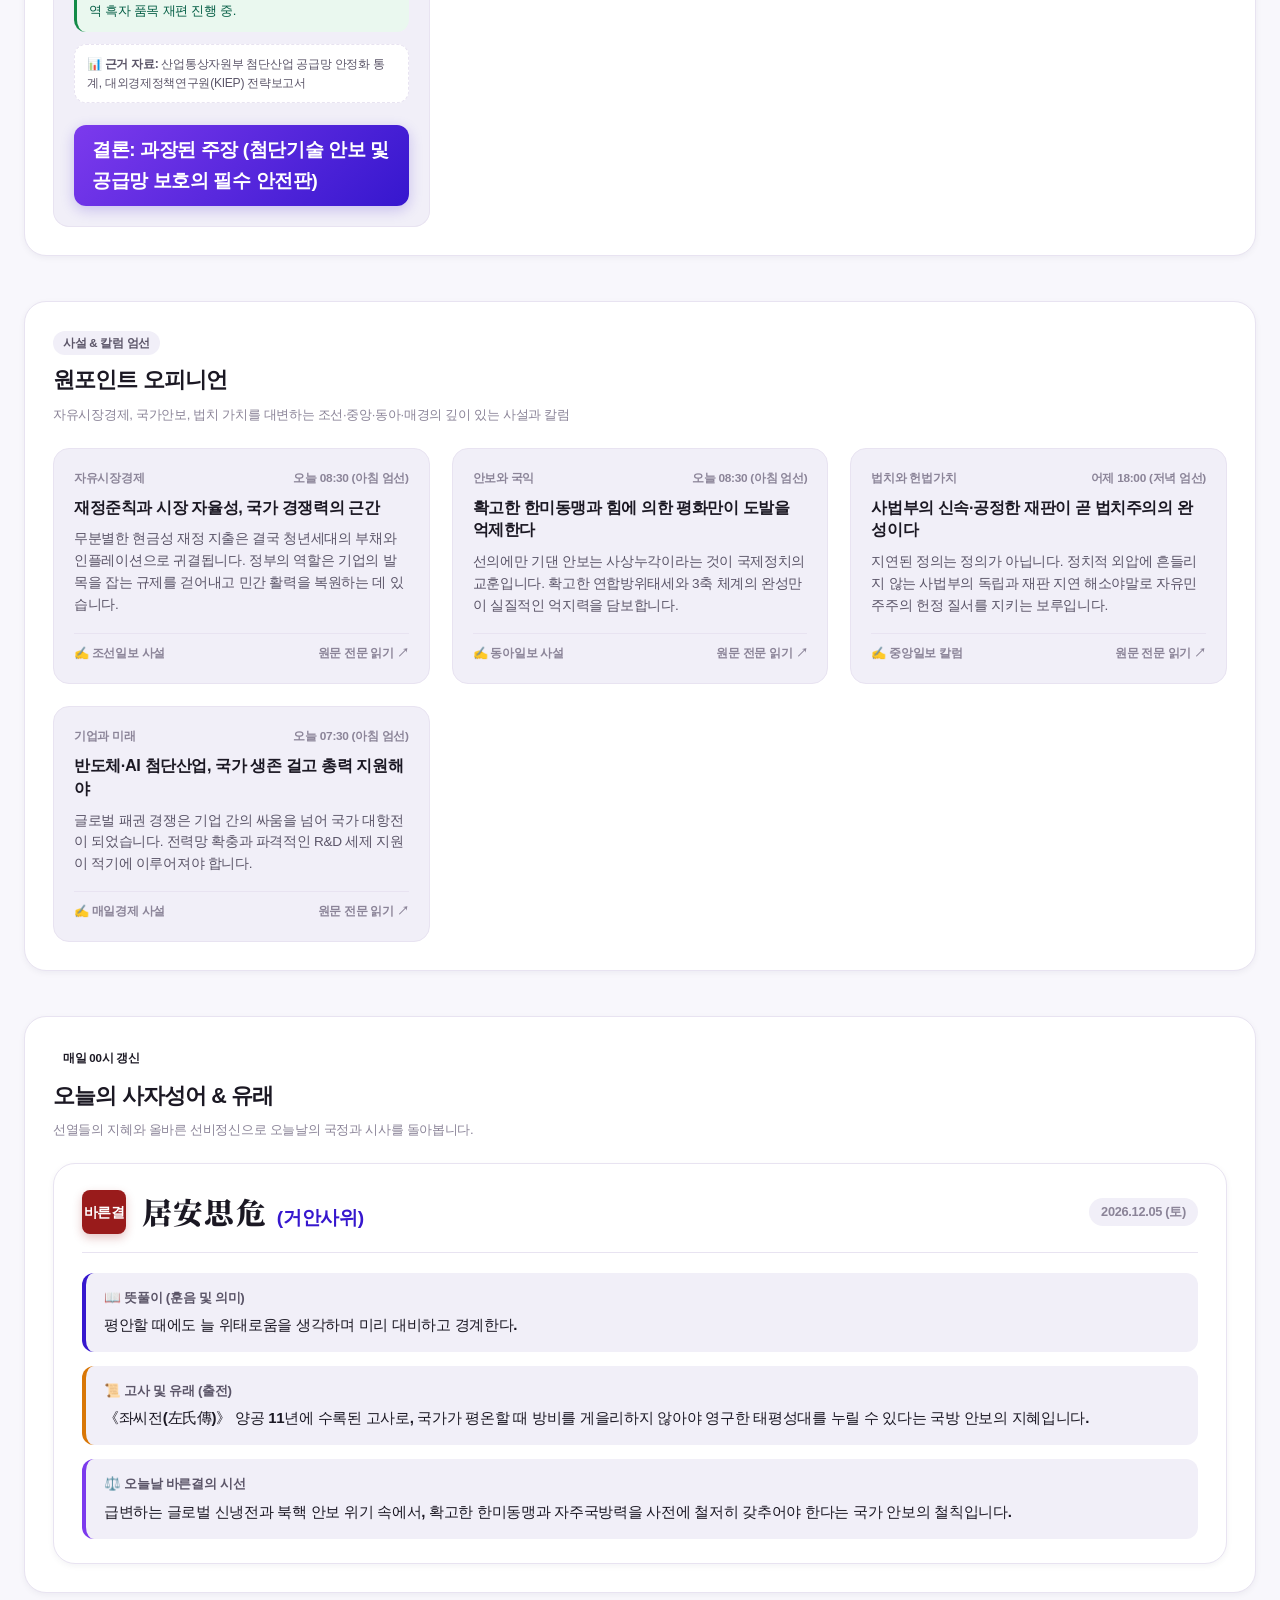
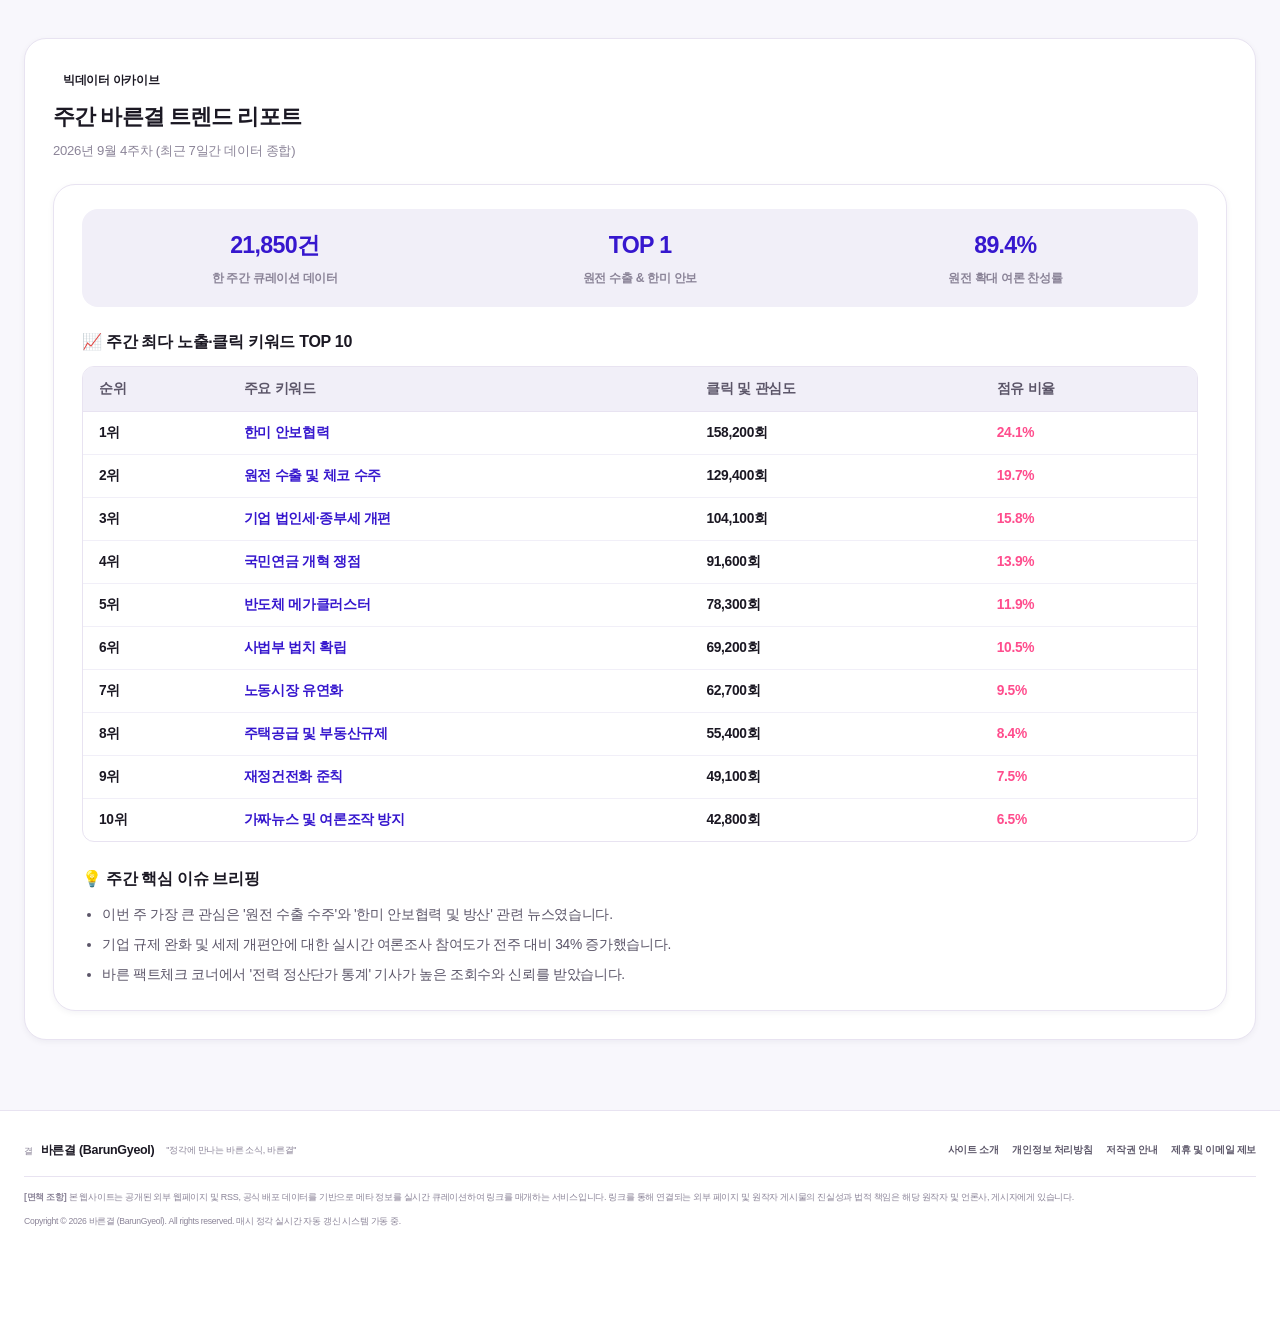
==== commit 4d4a9118: "Add files via upload" ====
--- a/index.html
+++ b/index.html
@@ -14,11 +14,11 @@
 </head>
 <body class="font-normal theme-light">
 
-  <!-- 최상단 고정 슬림 헤더 (바 두께 얇게, 제목 옆 최근/갱신시간/지금갱신 배치) -->
+  <!-- 최상단 고정 슬림 헤더 (바 두께 얇게, 제목 옆 한 줄 인라인 타이머 & 우측 글자크기/테마) -->
   <header class="main-header sticky-top-header">
     <div class="container header-inner-slim">
       
-      <!-- 좌측: 브랜드 로고 & 정각 타이머 인라인 결합 -->
+      <!-- 좌측: 브랜드 로고 & 정각 타이머 인라인 한 줄 결합 -->
       <div class="header-left-cluster">
         <a href="#" class="brand-logo-compact" onclick="resetFilter(event)">
           <div class="logo-symbol-compact">결</div>
@@ -28,12 +28,13 @@
           </div>
         </a>
 
-        <!-- 제목 바로 옆 인라인 업데이트 & 갱신 바 -->
+        <!-- 제목 바로 옆 인라인 업데이트 & 갱신 바 (글자와 시간 한 줄 정렬) -->
         <div class="header-timer-inline">
           <span class="timer-live-dot"></span>
           <span class="timer-label-item">최근 업데이트 <strong id="lastUpdateHour">11:00</strong></span>
           <span class="timer-divider">|</span>
           <span class="timer-countdown-item">다음 갱신 <span class="countdown-digits-compact" id="countdownTimer">00:34:20</span></span>
+          <span class="timer-divider">|</span>
           <button class="btn-refresh-inline" id="btnRefresh" title="지금 데이터 새로 갱신">
             <span class="refresh-icon">↻</span>
             <span class="refresh-text">지금 갱신</span>
@@ -41,19 +42,12 @@
         </div>
       </div>
 
-      <!-- 우측: 사자성어 퀵 링크, 초소형 글씨크기 조절, 다크모드 토글 -->
+      <!-- 우측 끝 정렬: 초소형 글씨크기 조절(가/가+), 다크모드 토글 -->
       <div class="header-right-cluster">
-        <a href="#section-idiom" class="header-idiom-chip" id="headerIdiomChip" title="오늘의 사자성어 유래 및 해설 보기">
-          <span class="idiom-ico">🏛️</span>
-          <span class="idiom-chip-text">오늘의 사자성어: <strong id="headerIdiomTitle">破邪顯正(파사현정)</strong></span>
-          <span class="idiom-chip-arrow">↓</span>
-        </a>
-
-        <!-- 작게 수정된 글자 크기 조정 버튼 (1x / 1.5x / 2.0x) -->
-        <div class="font-resizer-compact" title="글자 크기 조절 (+는 1.5배, ++는 2배)">
+        <!-- 작게 수정된 글자 크기 조정 버튼 (기본 / +120%) -->
+        <div class="font-resizer-compact" title="글자 크기 조절 (+는 본문 120% 확대)">
           <button class="font-btn-compact active" data-size="normal">가</button>
           <button class="font-btn-compact" data-size="large">가+</button>
-          <button class="font-btn-compact" data-size="xlarge">가++</button>
         </div>
 
         <!-- 작게 수정된 테마 토글 버튼 -->
@@ -65,11 +59,11 @@
     </div>
   </header>
 
-  <!-- 글로벌 네비게이션 바 (GNB) -->
+  <!-- 글로벌 네비게이션 바 (GNB - 상단 스티키 고정 노출) -->
   <nav class="gnb-nav">
     <div class="container gnb-inner">
       <ul class="gnb-menu">
-        <li class="nav-item active"><a href="#welcome-section" data-tab="all">종합 핫이슈</a></li>
+        <li class="nav-item active"><a href="#section-news" data-tab="news">종합 핫이슈</a></li>
         <li class="nav-item"><a href="#section-news" data-tab="news">핫라인 뉴스</a></li>
         <li class="nav-item"><a href="#section-youtube" data-tab="youtube">실시간 유튜브</a></li>
         <li class="nav-item"><a href="#section-community" data-tab="community">오픈 커뮤니티 베스트</a></li>
@@ -79,42 +73,8 @@
         <li class="nav-item"><a href="#section-idiom" data-tab="idiom">오늘의 사자성어</a></li>
         <li class="nav-item"><a href="#section-report" data-tab="report">주간 리포트</a></li>
       </ul>
-      <div class="gnb-search">
-        <div class="search-input-wrap">
-          <input type="text" id="searchInput" placeholder="키워드 검색 (예: 원전, 한미동맹, 세제)" autocomplete="off">
-          <button id="searchBtn" title="검색">🔍</button>
-        </div>
-      </div>
     </div>
   </nav>
-
-  <!-- 지니뮤직 스타일 환영 및 취향 태그 영역 (종합 핫이슈 링크 목적지) -->
-  <section class="welcome-section container" id="welcome-section">
-    <div class="welcome-box">
-      <div class="welcome-left">
-        <span class="welcome-kicker">✦ REALTIME 1-HOUR CURATION</span>
-        <h2 class="welcome-heading">정각에 만나는 바른 소식, 지금 주목할 핵심 이슈</h2>
-      </div>
-      <div class="welcome-tags">
-        <button class="tag tag-solid" onclick="clearFilter()">전체 이슈</button>
-        <button class="tag tag-subtle" onclick="filterByKeyword('한미동맹')">#한미동맹</button>
-        <button class="tag tag-subtle" onclick="filterByKeyword('원전')">#원전수출</button>
-        <button class="tag tag-subtle" onclick="filterByKeyword('대통령')">#대통령실</button>
-        <button class="tag tag-subtle" onclick="filterByKeyword('반도체')">#반도체</button>
-        <button class="tag tag-outline" onclick="filterByKeyword('부동산')">#부동산</button>
-        <button class="tag tag-outline" onclick="filterByKeyword('세제')">#세제개편</button>
-      </div>
-    </div>
-  </section>
-
-  <!-- 활성 필터 바 (키워드 클릭 또는 검색 시 노출) -->
-  <div class="filter-status-bar container" id="filterStatusBar" style="display: none;">
-    <div class="filter-chip">
-      <span>선택 키워드: <strong id="filterKeywordText">#원전</strong></span>
-      <button class="filter-clear-btn" id="filterClearBtn">✕ 전체보기</button>
-    </div>
-    <div class="filter-count" id="filterCountText">관련 콘텐츠 정렬됨</div>
-  </div>
 
   <!-- 메인 본문 컨테이너 -->
   <main class="main-content container">
@@ -231,17 +191,17 @@
     </div><!-- //content-wrapper -->
 
 
-    <!-- 섹션 1: 비로그인 실시간 여론조사 (주 1회 주제 변경) -->
+    <!-- 섹션 1: 비로그인 실시간 여론조사 (매시 정각 신규 주제 업데이트) -->
     <section class="bottom-section poll-section" id="section-poll">
       <div class="section-badge-bar">
         <span class="section-tag tag-blue">비로그인 참여</span>
         <h2 class="section-main-title">실시간 여론조사 (O/X 퀵 투표)</h2>
-        <span class="section-help-text">매주 새로운 핵심 정책 이슈를 선정하여 주 1회 주제가 변경됩니다.</span>
+        <span class="section-help-text">매시 정각 최신 시사 및 국정 현안을 반영하여 신규 주제로 업데이트됩니다.</span>
       </div>
 
       <div class="poll-box-card">
         <div class="poll-content-left">
-          <span class="poll-badge-live">금주의 핫이슈</span>
+          <span class="poll-badge-live">정각 핫이슈</span>
           <h3 class="poll-question" id="pollQuestion">
             금주의 핫이슈: 원자력 발전 비중 확대 및 차세대 SMR 수출 정책에 찬성하십니까?
           </h3>
@@ -330,9 +290,11 @@
         <div class="idiom-card-header">
           <div class="idiom-title-row">
             <span class="idiom-seal">바른결</span>
-            <div class="idiom-names">
-              <h3 class="idiom-hanja" id="idiomHanja">破邪顯正</h3>
-              <span class="idiom-hangul" id="idiomHangul">파사현정</span>
+            <div class="idiom-names-inline">
+              <h3 class="idiom-title-combined">
+                <span class="idiom-hanja" id="idiomHanja">破邪顯正</span>
+                <span class="idiom-hangul" id="idiomHangul">(파사현정)</span>
+              </h3>
             </div>
           </div>
           <span class="idiom-date-badge" id="idiomDateBadge">2026.10.02 기준</span>
@@ -436,10 +398,14 @@
       </header>
       
       <div class="inapp-browser-notice-bar" id="browserNoticeBar">
-        <span>💡 해당 언론사의 보안 정책(X-Frame-Options)으로 화면이 제한될 경우, 우측 상단 <strong>[↗ 원문 열기]</strong>를 누르시면 원문 기사를 새 탭에서 바로 확인하실 수 있습니다.</span>
+        <span>⚡ <strong>바른결 인앱 뷰어:</strong> 보안 정책 우회 기술로 원문 기사를 앱 안에서 즉시 열람합니다. (우측 상단 <strong>[↗ 원문 열기]</strong> 지원)</span>
       </div>
 
       <div class="inapp-browser-body">
+        <div class="inapp-loading-spinner" id="inAppLoadingSpinner" style="display: none;">
+          <div class="spinner-circle"></div>
+          <span>기사 페이지를 불러오는 중입니다...</span>
+        </div>
         <iframe id="inAppBrowserIframe" src="" sandbox="allow-same-origin allow-scripts allow-forms allow-popups"></iframe>
       </div>
     </div>
@@ -473,8 +439,8 @@
   <!-- 하단 고정 플로팅 네비게이션 바 (뒤로가기 / 앞으로가기 / 공유하기 복사) -->
   <aside class="bottom-floating-bar" aria-label="하단 네비게이션 도구">
     <div class="bottom-nav-inner container">
-      <!-- 좌측: 뒤로가기 -->
-      <button class="bottom-nav-btn btn-nav-back" onclick="history.back()" title="이전 페이지로 이동">
+      <!-- 좌측: 뒤로가기 (인앱 브라우저 열림 시 닫기, 평소 뒤로가기) -->
+      <button class="bottom-nav-btn btn-nav-back" onclick="handleBottomNavBack()" title="이전으로 이동">
         <span class="nav-btn-icon">←</span>
         <span class="nav-btn-text">뒤로</span>
       </button>
--- a/css/style.css
+++ b/css/style.css
@@ -127,45 +127,62 @@
   --shadow-glow: 0 14px 36px rgba(142, 112, 255, 0.28);
 }
 
-/* 글자 크기 가변 모드 (+는 1.5배, ++는 2배 완벽 지원) */
+/* 글자 크기 가변 모드 (+ 버튼 클릭 시 제목 외 모든 글자 크기 기본의 120% 적용) */
 body.font-normal {
   --font-base-size: 15px;
-  --font-scale: 1;
+  --font-body-scale: 1;
 }
 
 body.font-large {
-  --font-base-size: 22.5px; /* 1.5배 */
-  --font-scale: 1.5;
-}
-
-body.font-xlarge {
-  --font-base-size: 30px; /* 2.0배 */
-  --font-scale: 2.0;
-}
-
-/* 글자 크기 확대 시 주요 텍스트 1.5배, 2배 비례 확대 */
+  --font-base-size: 15px;
+  --font-body-scale: 1.2;
+}
+
+/* + 버튼 활성화 시 제목 외 모든 텍스트(본문, 요약, 리스트, 메타, 버튼 등) 120% 확대 */
+body.font-large p,
+body.font-large .headline-summary,
+body.font-large .straight-news-media,
+body.font-large .straight-news-time,
+body.font-large .yt-channel-name,
+body.font-large .yt-views-badge,
+body.font-large .comm-author,
+body.font-large .comm-meta,
+body.font-large .poll-description,
+body.font-large .poll-meta,
+body.font-large .idiom-text,
+body.font-large .idiom-block-label,
+body.font-large .factcheck-text,
+body.font-large .factcheck-conclusion-text,
+body.font-large .opinion-excerpt,
+body.font-large .opinion-author,
+body.font-large .report-table td,
+body.font-large .report-table th,
+body.font-large .report-insights-list li,
+body.font-large .footer-disclaimer p,
+body.font-large .btn-vote,
+body.font-large .btn-react {
+  font-size: 1.2em !important;
+  line-height: 1.65;
+}
+
+/* 제목(h1, h2, h3, h4, 타이틀 클래스)은 120% 확대에서 제외하여 레이아웃 균형 유지 */
+body.font-large h1,
+body.font-large h2,
+body.font-large h3,
+body.font-large h4,
+body.font-large .logo-title-compact,
 body.font-large .column-title,
+body.font-large .section-main-title,
 body.font-large .headline-title,
+body.font-large .headline-title a,
 body.font-large .straight-news-title,
 body.font-large .yt-card-title,
 body.font-large .comm-title,
-body.font-large .poll-question,
 body.font-large .factcheck-title,
 body.font-large .opinion-title,
-body.font-large .welcome-heading {
-  font-size: 1.5em !important;
-}
-
-body.font-xlarge .column-title,
-body.font-xlarge .headline-title,
-body.font-xlarge .straight-news-title,
-body.font-xlarge .yt-card-title,
-body.font-xlarge .comm-title,
-body.font-xlarge .poll-question,
-body.font-xlarge .factcheck-title,
-body.font-xlarge .opinion-title,
-body.font-xlarge .welcome-heading {
-  font-size: 2.0em !important;
+body.font-large .sidebar-title,
+body.font-large .poll-question {
+  font-size: inherit;
 }
 
 * {
@@ -229,14 +246,14 @@
   align-items: center;
   justify-content: space-between;
   gap: 12px;
-  flex-wrap: wrap;
 }
 
 .header-left-cluster {
   display: flex;
   align-items: center;
-  gap: 14px;
-  flex-wrap: wrap;
+  gap: 12px;
+  flex-wrap: nowrap;
+  flex-shrink: 0;
 }
 
 /* 콤팩트 브랜드 로고 */
@@ -245,6 +262,7 @@
   align-items: center;
   gap: 8px;
   text-decoration: none;
+  flex-shrink: 0;
 }
 
 .logo-symbol-compact {
@@ -275,6 +293,7 @@
   color: var(--color-primary-500);
   line-height: 1;
   margin: 0;
+  white-space: nowrap;
 }
 
 body.theme-dark .logo-title-compact {
@@ -289,6 +308,7 @@
   border: 1px solid var(--color-primary-100);
   padding: 1px 6px;
   border-radius: var(--radius-full);
+  white-space: nowrap;
 }
 
 body.theme-dark .logo-badge-live {
@@ -297,9 +317,9 @@
   border-color: #3B2B73;
 }
 
-/* 제목 바로 옆 인라인 업데이트 & 갱신 바 */
+/* 제목 바로 옆 인라인 업데이트 & 갱신 바 (글자와 시간 완벽 한 줄 정렬) */
 .header-timer-inline {
-  display: flex;
+  display: inline-flex;
   align-items: center;
   gap: 8px;
   background: var(--bg-subtle);
@@ -309,6 +329,8 @@
   font-size: 0.78rem;
   color: var(--text-secondary);
   font-weight: 600;
+  white-space: nowrap;
+  flex-shrink: 0;
 }
 
 .timer-live-dot {
@@ -318,6 +340,7 @@
   border-radius: 50%;
   display: inline-block;
   animation: pulseAnim 1.6s infinite;
+  flex-shrink: 0;
 }
 
 @keyframes pulseAnim {
@@ -371,6 +394,7 @@
   cursor: pointer;
   box-shadow: 0 2px 6px rgba(54, 23, 206, 0.22);
   transition: transform var(--duration-fast), box-shadow var(--duration-fast);
+  white-space: nowrap;
 }
 
 .btn-refresh-inline:hover {
@@ -391,44 +415,14 @@
   to { transform: rotate(360deg); }
 }
 
-/* 우측 클러스터 */
+/* 최상단 우측 정렬 클러스터 (글씨크기 조절 + 다크모드) */
 .header-right-cluster {
   display: flex;
   align-items: center;
+  justify-content: flex-end;
   gap: 8px;
-}
-
-/* 사자성어 헤더 칩 */
-.header-idiom-chip {
-  display: inline-flex;
-  align-items: center;
-  gap: 5px;
-  background: var(--color-primary-50);
-  border: 1px solid var(--color-primary-100);
-  color: var(--color-primary-700);
-  padding: 4px 10px;
-  border-radius: var(--radius-full);
-  font-size: 0.76rem;
-  font-weight: 750;
-  text-decoration: none;
-  transition: all var(--duration-fast);
-}
-
-.header-idiom-chip:hover {
-  background: var(--color-primary-100);
-  color: var(--color-primary-900);
-  transform: translateY(-1px);
-}
-
-body.theme-dark .header-idiom-chip {
-  background: #251B47;
-  border-color: #3B2B73;
-  color: #DDD2FF;
-}
-
-.idiom-chip-arrow {
-  font-size: 0.7rem;
-  opacity: 0.75;
+  margin-left: auto;
+  flex-shrink: 0;
 }
 
 /* 작게 수정된 글자 크기 조정 버튼 */
@@ -489,16 +483,23 @@
   border-bottom: 1px solid var(--border-default);
   box-shadow: var(--shadow-sm);
   position: sticky;
-  top: 0;
-  z-index: 100;
+  top: 48px;
+  z-index: 999;
 }
 
 .gnb-inner {
   display: flex;
   align-items: center;
-  justify-content: space-between;
-  gap: 16px;
-  padding: 8px 0;
+  justify-content: flex-start;
+  gap: 12px;
+  padding: 6px 0;
+  overflow-x: auto;
+  -webkit-overflow-scrolling: touch;
+  scrollbar-width: none;
+}
+
+.gnb-inner::-webkit-scrollbar {
+  display: none;
 }
 
 .gnb-menu {
@@ -2249,40 +2250,164 @@
 }
 
 @media (max-width: 768px) {
-  .header-inner {
-    flex-direction: column;
-    align-items: flex-start;
-  }
-
-  .header-timer-box {
+  .container {
+    padding: 0 14px;
+  }
+
+  .header-inner-slim {
+    display: flex;
+    flex-wrap: wrap;
+    align-items: center;
+    gap: 8px;
+    padding: 2px 0;
+  }
+
+  .header-left-cluster {
     width: 100%;
-    justify-content: space-between;
-  }
-
-  .header-utils {
-    width: 100%;
-    justify-content: flex-end;
+    display: flex;
+    align-items: center;
+    justify-content: flex-start;
+    gap: 8px;
+    flex-wrap: nowrap;
+    overflow-x: auto;
+    scrollbar-width: none;
+  }
+
+  .header-left-cluster::-webkit-scrollbar {
+    display: none;
+  }
+
+  .header-timer-inline {
+    font-size: 0.72rem;
+    padding: 2px 8px;
+    gap: 6px;
+    white-space: nowrap;
+  }
+
+  .countdown-digits-compact {
+    padding: 1px 4px;
+    font-size: 0.7rem;
+  }
+
+  .btn-refresh-inline {
+    padding: 2px 7px;
+    font-size: 0.7rem;
   }
 
   .gnb-inner {
-    flex-direction: column;
-    align-items: stretch;
-  }
-
-  .gnb-search {
-    margin-top: 6px;
-  }
-
-  .gnb-search .search-input-wrap {
-    width: 100%;
-  }
-
-  .gnb-search input {
-    width: 100%;
+    padding: 4px 0;
+    gap: 8px;
+  }
+
+  .nav-item a {
+    padding: 6px 12px;
+    font-size: 0.84rem;
+  }
+
+  .poll-box-card {
+    grid-template-columns: 1fr;
+    padding: 18px 16px;
   }
 
   .poll-buttons {
     grid-template-columns: 1fr;
+  }
+
+  /* 주간 리포트 모바일 최적화 (요구사항 13) */
+  .report-box-card {
+    padding: 18px 14px;
+  }
+
+  .report-summary-box {
+    grid-template-columns: 1fr;
+    gap: 10px;
+    padding: 14px;
+  }
+
+  .stat-num {
+    font-size: 1.3rem;
+  }
+
+  .report-table-wrap {
+    overflow-x: auto;
+    -webkit-overflow-scrolling: touch;
+  }
+
+  .report-table {
+    font-size: 0.78rem;
+    min-width: 320px;
+  }
+
+  .report-table th,
+  .report-table td {
+    padding: 8px 10px;
+  }
+
+  .report-insights-list {
+    padding-left: 16px;
+    font-size: 0.82rem;
+  }
+
+  /* 인앱 브라우저 모바일 최적화 */
+  .inapp-browser-dialog {
+    border-radius: var(--radius-lg);
+  }
+
+  .browser-address-bar {
+    padding: 3px 8px;
+  }
+
+  .browser-title-text {
+    max-width: 35%;
+    font-size: 0.75rem;
+  }
+
+  .browser-url-text {
+    font-size: 0.68rem;
+  }
+
+  .bottom-nav-inner {
+    padding: 0 10px;
+  }
+
+  .bottom-nav-btn {
+    padding: 7px 14px;
+    font-size: 0.78rem;
+  }
+
+  .bottom-nav-btn.btn-nav-share {
+    padding: 8px 18px;
+    font-size: 0.82rem;
+  }
+}
+
+@media (max-width: 480px) {
+  .logo-title-compact {
+    font-size: 1.15rem;
+  }
+
+  .logo-badge-live {
+    display: none;
+  }
+
+  .header-timer-inline .timer-label-item {
+    font-size: 0.68rem;
+  }
+
+  .header-timer-inline .timer-countdown-item {
+    font-size: 0.68rem;
+  }
+
+  .idiom-title-combined {
+    font-size: 1.3rem;
+  }
+
+  .idiom-title-combined .idiom-hanja {
+    font-size: 1.35rem;
+  }
+
+  .idiom-title-combined .idiom-hangul {
+    font-size: 1rem;
   }
 }
 
@@ -2376,13 +2501,13 @@
   display: flex;
   align-items: center;
   justify-content: center;
-  padding: 14px;
+  padding: 14px 14px 74px 14px;
 }
 
 .inapp-browser-dialog {
   width: 100%;
   max-width: 1100px;
-  height: 90vh;
+  height: 100%;
   background: var(--bg-elevated);
   border-radius: var(--radius-xl);
   overflow: hidden;
@@ -2497,6 +2622,30 @@
   background: #FFFFFF;
 }
 
+.inapp-loading-spinner {
+  position: absolute;
+  inset: 0;
+  background: var(--bg-elevated);
+  display: flex;
+  flex-direction: column;
+  align-items: center;
+  justify-content: center;
+  gap: 12px;
+  z-index: 10;
+  color: var(--text-secondary);
+  font-size: 0.9rem;
+  font-weight: 600;
+}
+
+.spinner-circle {
+  width: 38px;
+  height: 38px;
+  border: 3.5px solid var(--color-primary-100);
+  border-top-color: var(--color-primary-500);
+  border-radius: 50%;
+  animation: spin 0.75s linear infinite;
+}
+
 .inapp-browser-body iframe {
   width: 100%;
   height: 100%;
@@ -2504,14 +2653,14 @@
 }
 
 /* ========================================================
-   [19] 하단 고정 플로팅 바 (요구사항 21: 뒤로가기/앞으로가기/공유 복사)
+   [19] 하단 고정 플로팅 바 (인앱 브라우저 모달 위에서도 상시 고정 노출)
    ======================================================== */
 .bottom-floating-bar {
   position: fixed;
   bottom: 0;
   left: 0;
   right: 0;
-  z-index: 1050;
+  z-index: 2500;
   background: rgba(255, 255, 255, 0.94);
   backdrop-filter: blur(16px);
   -webkit-backdrop-filter: blur(16px);
@@ -2593,7 +2742,7 @@
   bottom: 74px;
   left: 50%;
   transform: translateX(-50%);
-  z-index: 2100;
+  z-index: 2600;
   background: rgba(27, 24, 35, 0.94);
   color: #FFFFFF;
   padding: 10px 22px;
@@ -2660,10 +2809,18 @@
   box-shadow: 0 4px 10px rgba(153, 27, 27, 0.25);
 }
 
-.idiom-names {
-  display: flex;
+.idiom-names-inline {
+  display: flex;
+  align-items: center;
+  flex-wrap: nowrap;
+}
+
+.idiom-title-combined {
+  display: inline-flex;
   align-items: baseline;
-  gap: 8px;
+  gap: 10px;
+  margin: 0;
+  white-space: nowrap;
 }
 
 .idiom-hanja {
@@ -2671,13 +2828,12 @@
   font-weight: 900;
   letter-spacing: 0.04em;
   color: var(--text-primary);
-  margin: 0;
   font-family: 'Noto Serif KR', serif;
 }
 
 .idiom-hangul {
-  font-size: 1.1rem;
-  font-weight: 750;
+  font-size: 1.2rem;
+  font-weight: 800;
   color: var(--color-primary-500);
 }
 
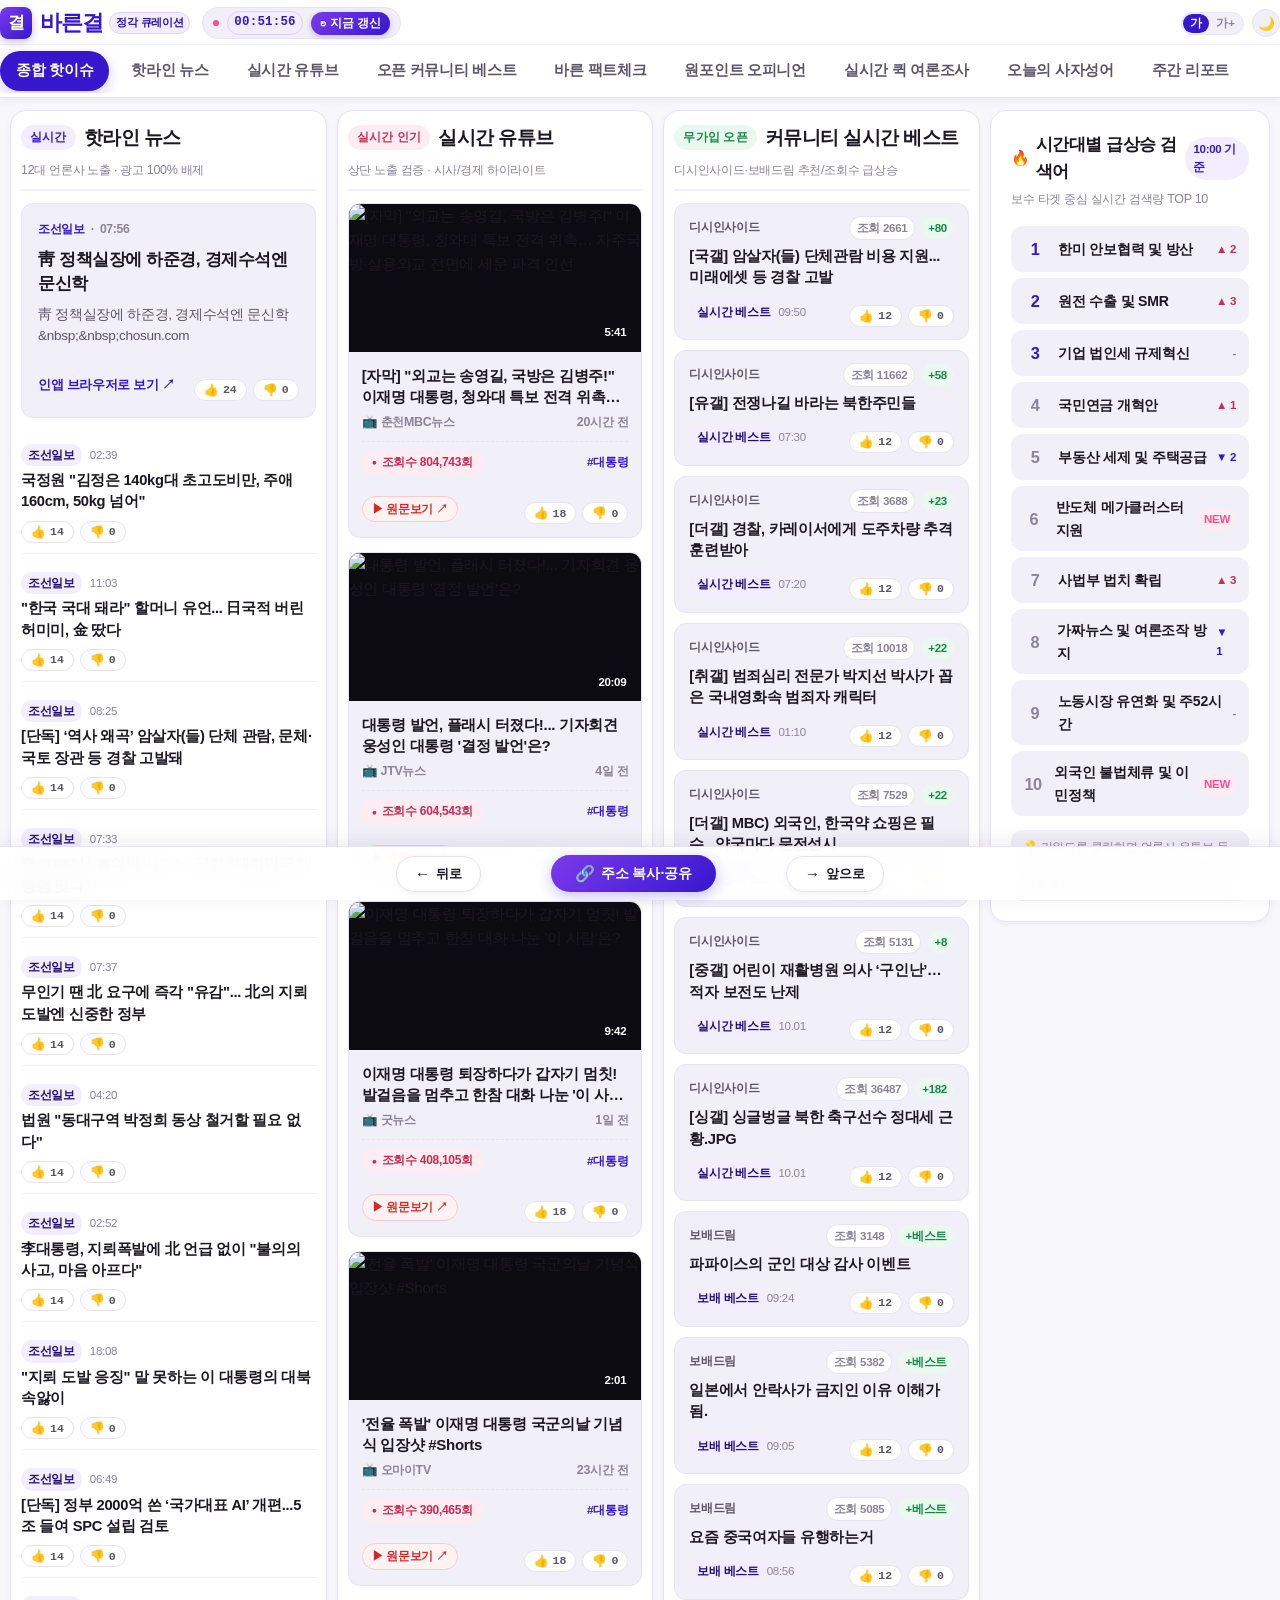
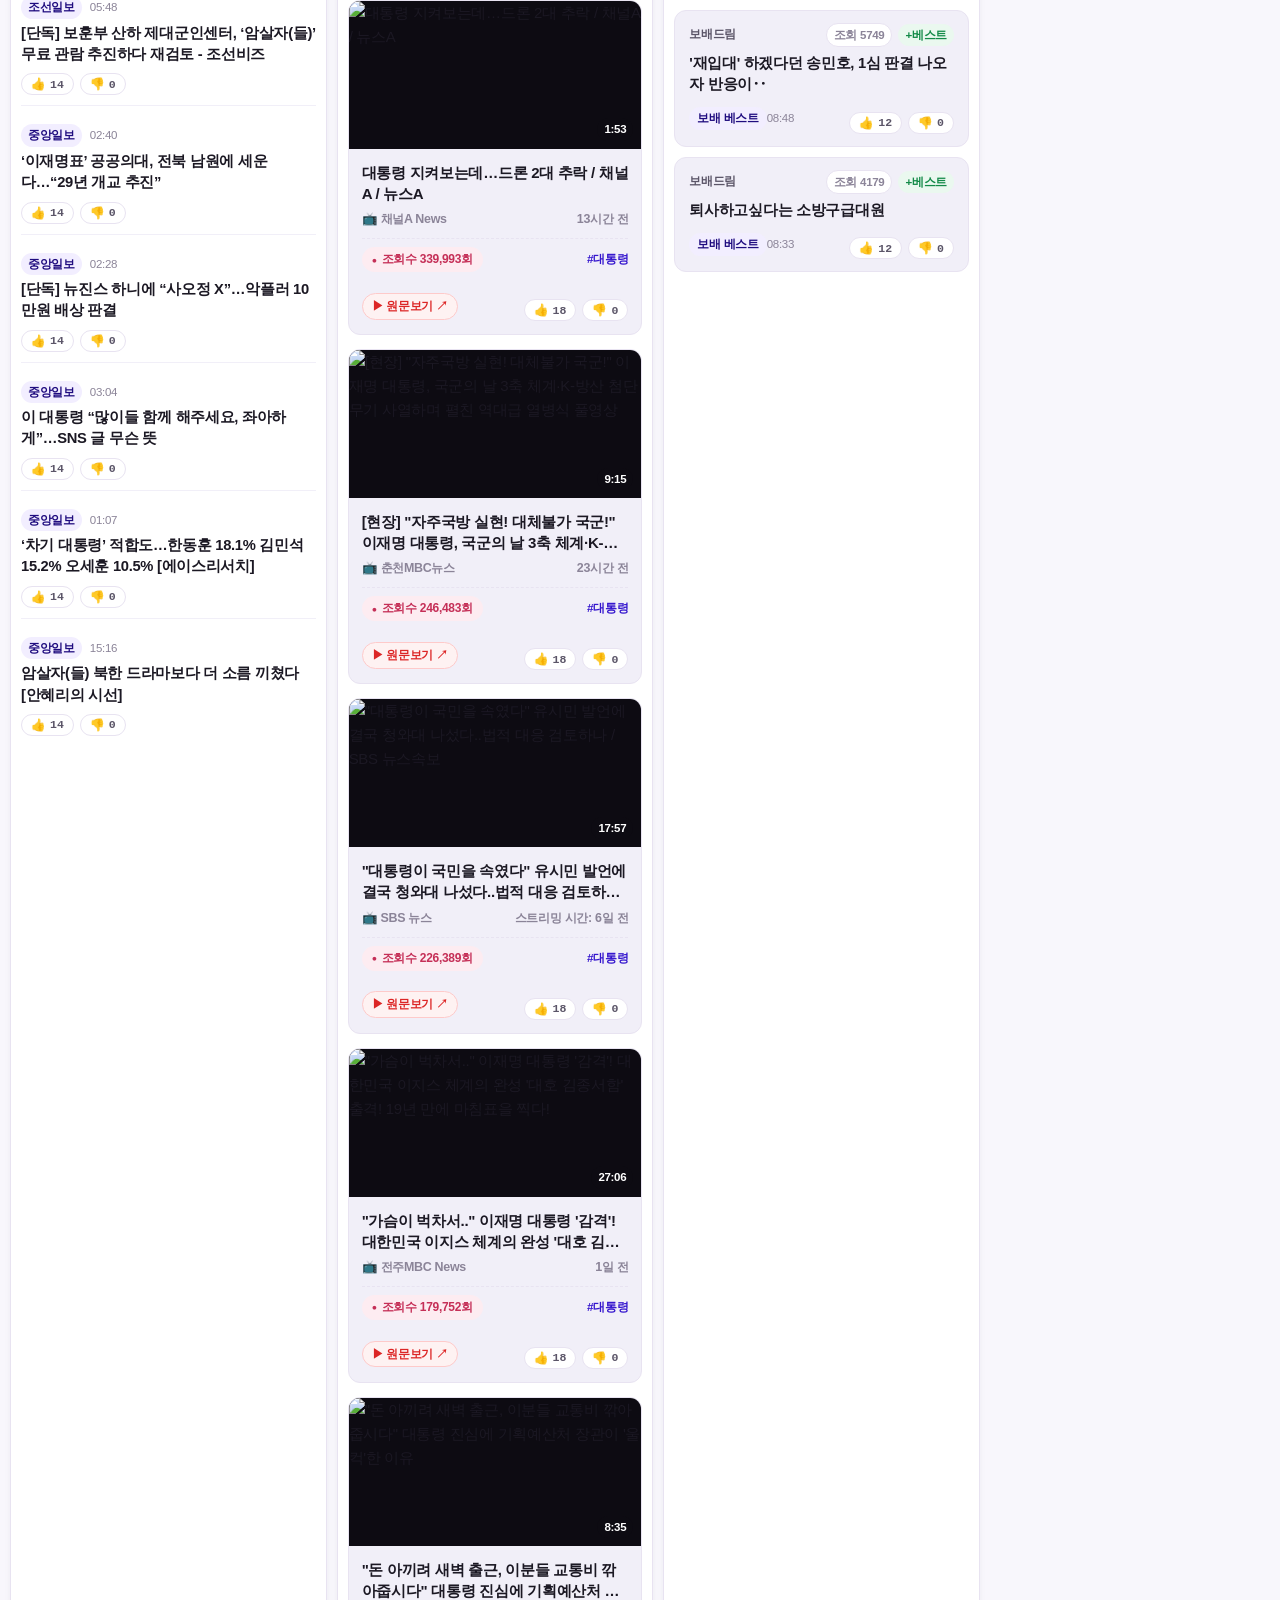
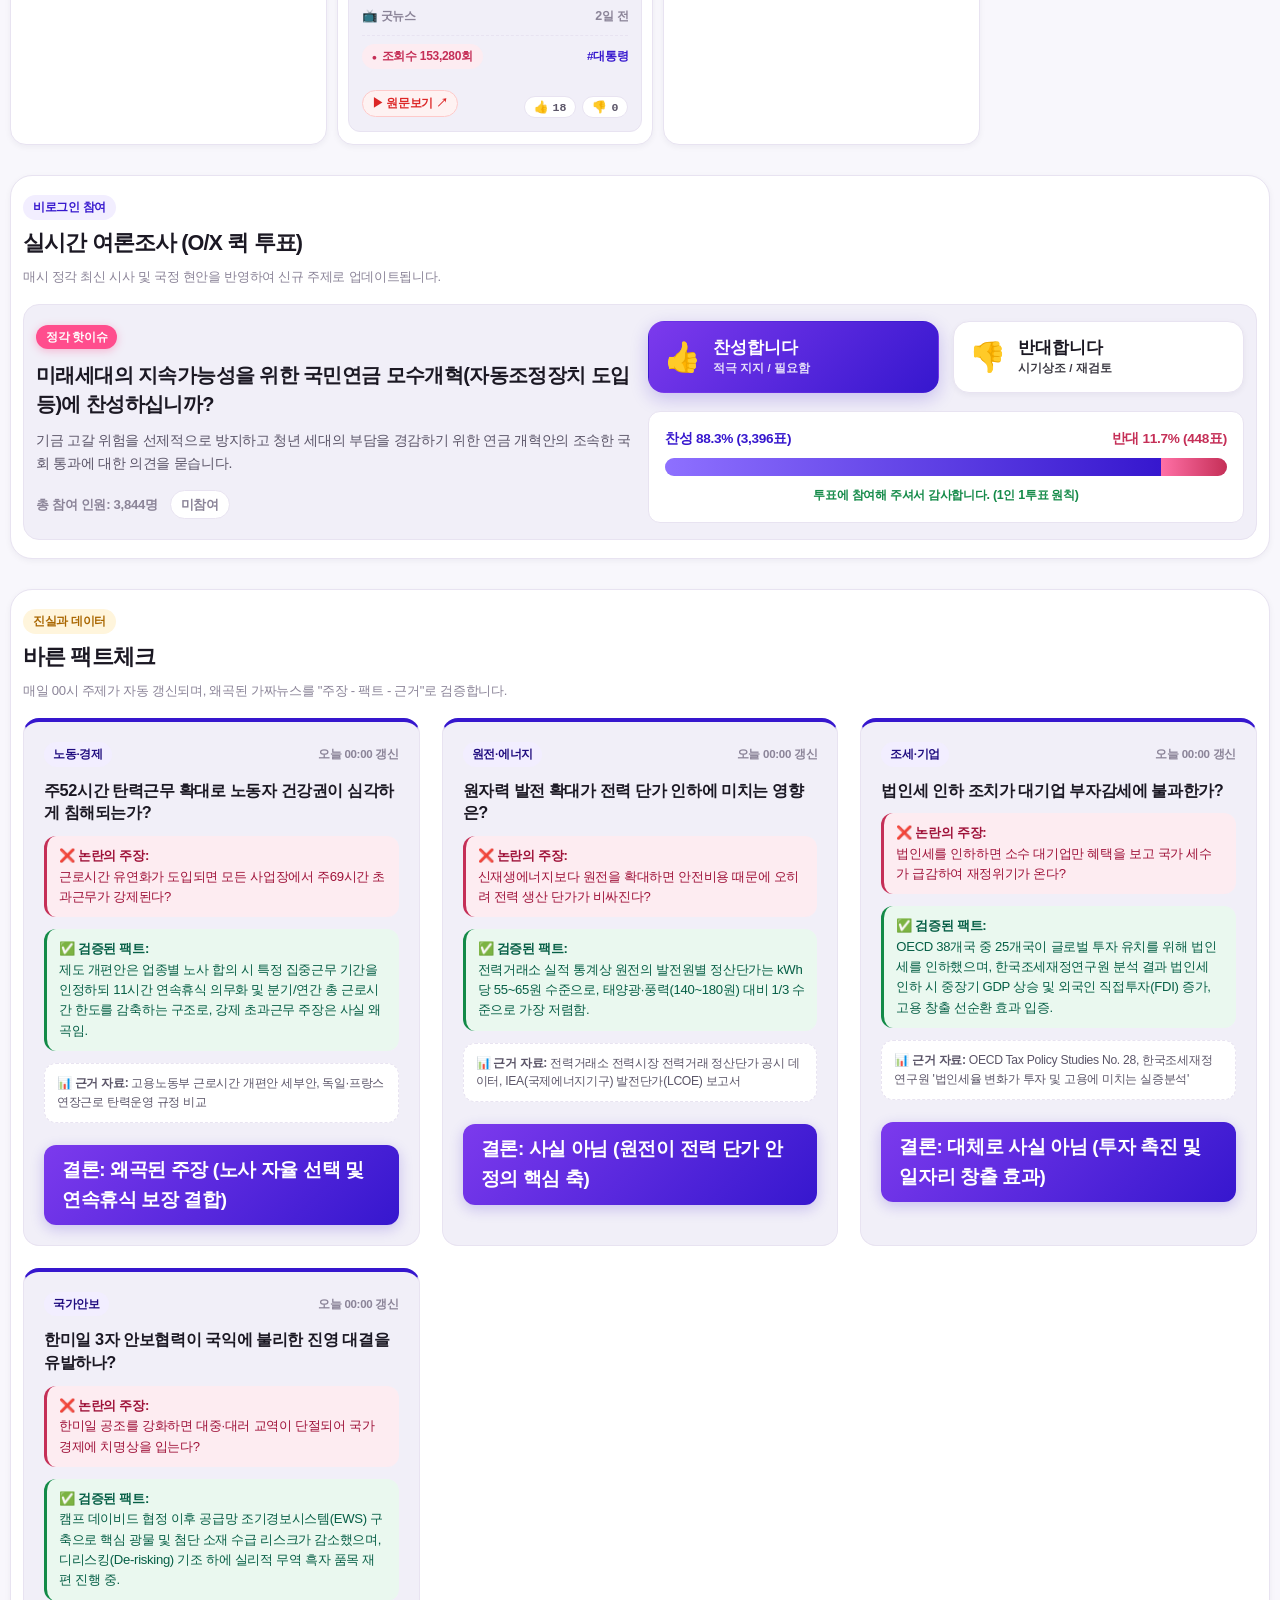
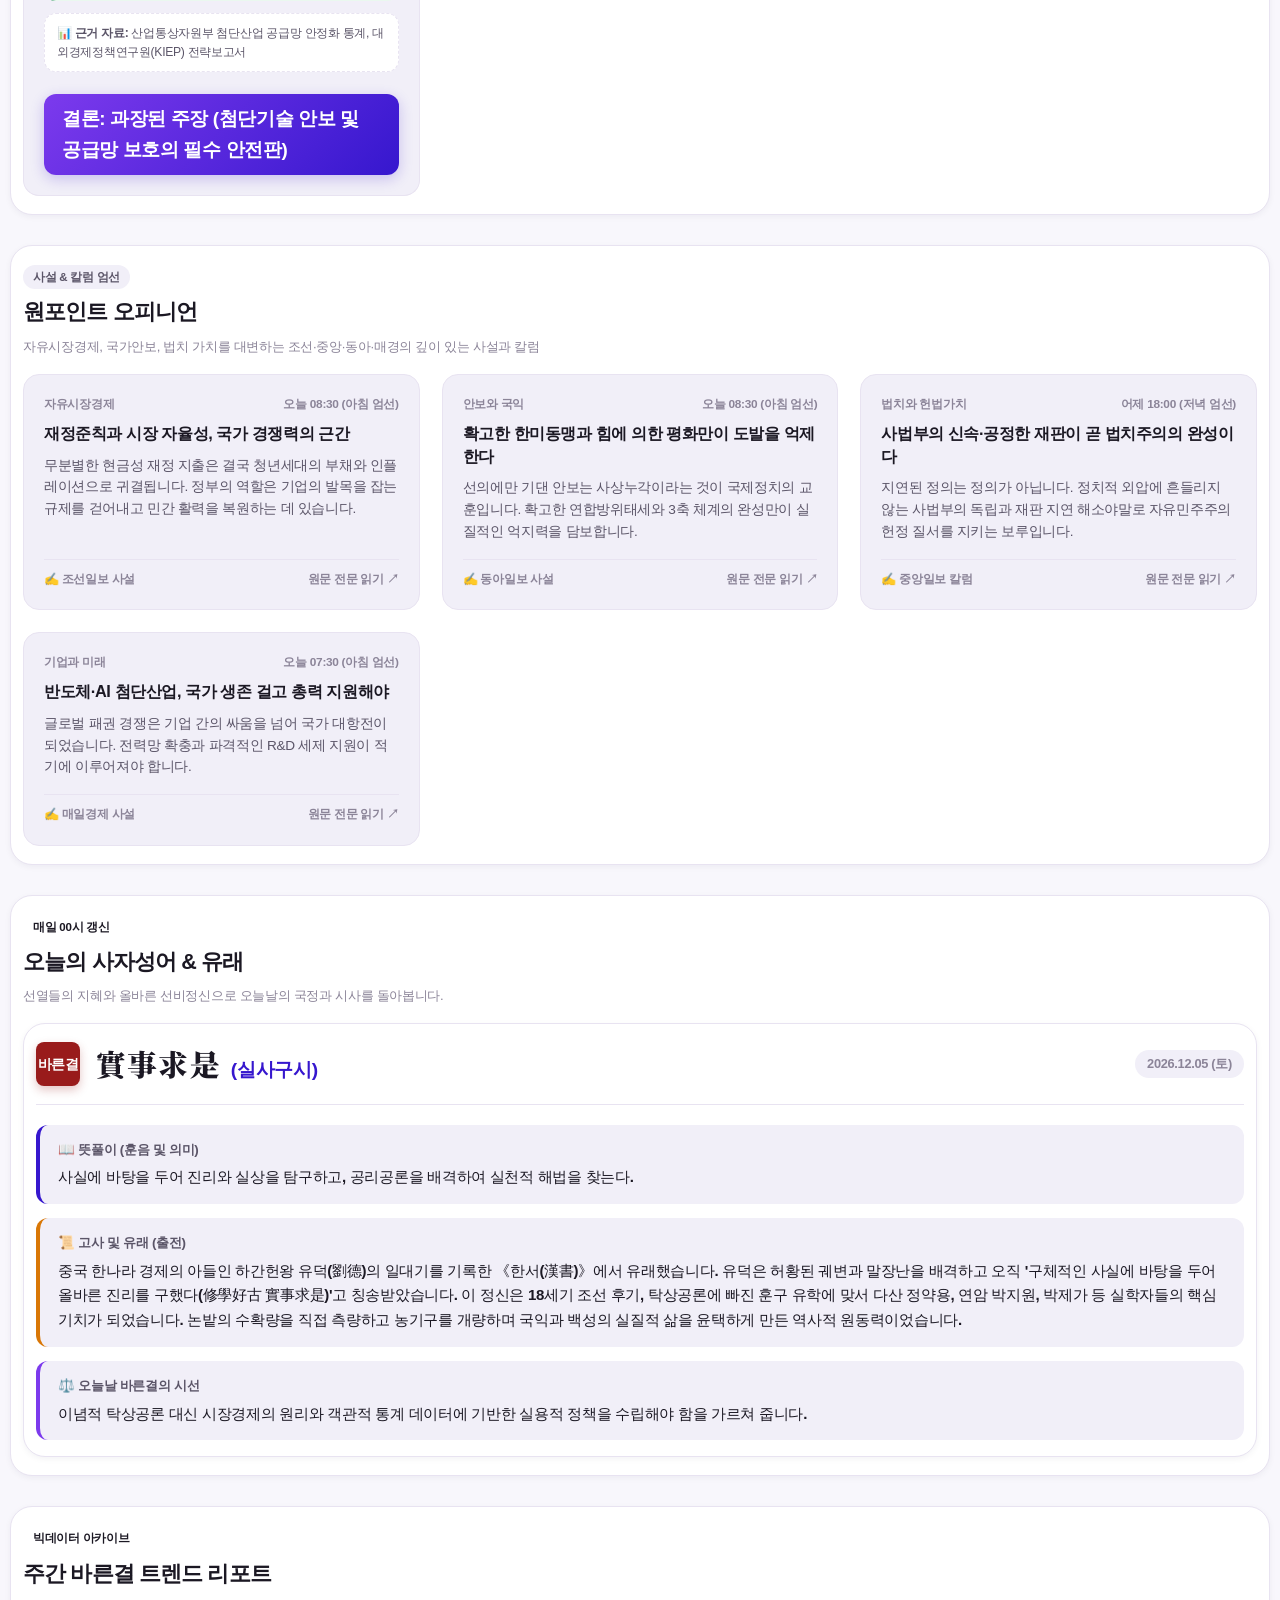
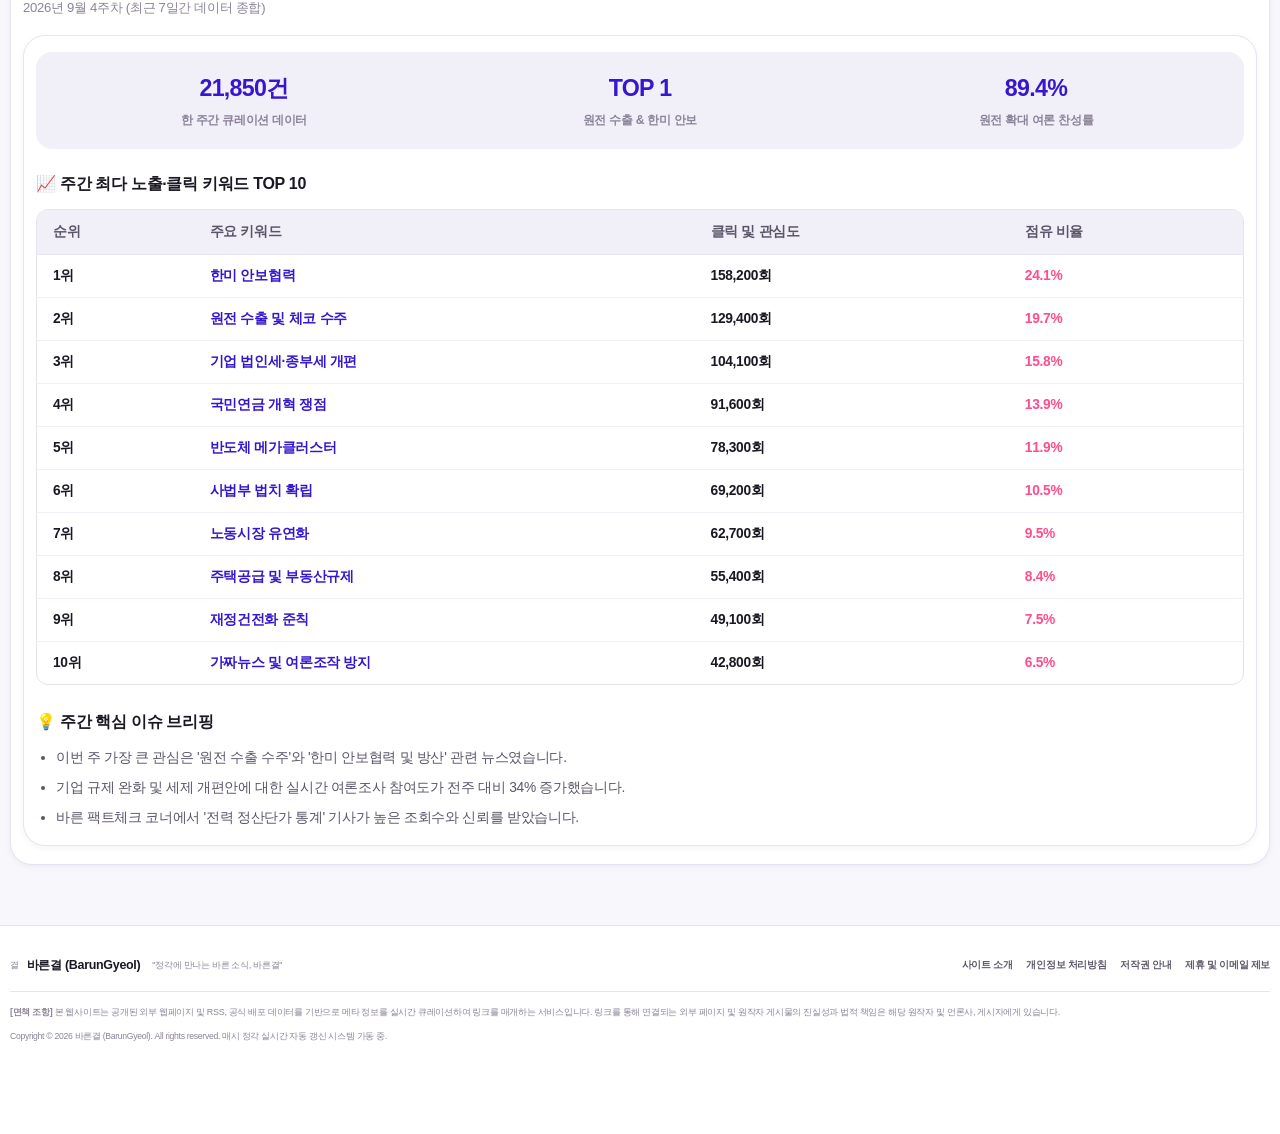
==== commit 4700d694: "Add files via upload" ====
--- a/index.html
+++ b/index.html
@@ -14,11 +14,12 @@
 </head>
 <body class="font-normal theme-light">
 
-  <!-- 최상단 고정 슬림 헤더 (바 두께 얇게, 제목 옆 한 줄 인라인 타이머 & 우측 글자크기/테마) -->
+  <!-- 최상단 고정 일체형 헤더 (헤더 + GNB 메뉴 라인이 스크롤 시 화면 상단에 100% 완전 고정) -->
   <header class="main-header sticky-top-header">
+    <!-- 상단 1단: 로고, 타이머(시간만 노출 & 갱신 버튼), 우측 유틸(가/가+, 테마) -->
     <div class="container header-inner-slim">
       
-      <!-- 좌측: 브랜드 로고 & 정각 타이머 인라인 한 줄 결합 -->
+      <!-- 좌측: 브랜드 로고 & 타이머 시간 결합 -->
       <div class="header-left-cluster">
         <a href="#" class="brand-logo-compact" onclick="resetFilter(event)">
           <div class="logo-symbol-compact">결</div>
@@ -28,13 +29,10 @@
           </div>
         </a>
 
-        <!-- 제목 바로 옆 인라인 업데이트 & 갱신 바 (글자와 시간 한 줄 정렬) -->
+        <!-- 요구사항 1: 최근 업데이트 문구/시간 삭제, 다음 갱신 문구 삭제 (시간과 갱신 버튼만 노출) -->
         <div class="header-timer-inline">
           <span class="timer-live-dot"></span>
-          <span class="timer-label-item">최근 업데이트 <strong id="lastUpdateHour">11:00</strong></span>
-          <span class="timer-divider">|</span>
-          <span class="timer-countdown-item">다음 갱신 <span class="countdown-digits-compact" id="countdownTimer">00:34:20</span></span>
-          <span class="timer-divider">|</span>
+          <span class="countdown-digits-compact" id="countdownTimer" title="다음 정각 갱신까지 남은 시간">00:34:20</span>
           <button class="btn-refresh-inline" id="btnRefresh" title="지금 데이터 새로 갱신">
             <span class="refresh-icon">↻</span>
             <span class="refresh-text">지금 갱신</span>
@@ -42,39 +40,37 @@
         </div>
       </div>
 
-      <!-- 우측 끝 정렬: 초소형 글씨크기 조절(가/가+), 다크모드 토글 -->
+      <!-- 우측 끝 정렬: 글씨크기 조절(가/가+), 다크모드 토글 -->
       <div class="header-right-cluster">
-        <!-- 작게 수정된 글자 크기 조정 버튼 (기본 / +120%) -->
-        <div class="font-resizer-compact" title="글자 크기 조절 (+는 본문 120% 확대)">
+        <div class="font-resizer-compact" title="글자 크기 조절 (가+는 120% 확대)">
           <button class="font-btn-compact active" data-size="normal">가</button>
           <button class="font-btn-compact" data-size="large">가+</button>
         </div>
 
-        <!-- 작게 수정된 테마 토글 버튼 -->
         <button class="theme-toggle-compact" id="themeToggle" title="화면 테마 변경 (라이트/다크)">
           <span id="themeIcon">🌙</span>
         </button>
       </div>
 
     </div>
+
+    <!-- 요구사항 2: 종합 핫이슈 / 핫라인 뉴스 / 실시간 유튜브 등 상위 메뉴 라인 상단 고정 노출 -->
+    <nav class="gnb-nav">
+      <div class="container gnb-inner">
+        <ul class="gnb-menu">
+          <li class="nav-item active"><a href="#section-news" data-tab="all">종합 핫이슈</a></li>
+          <li class="nav-item"><a href="#section-news" data-tab="news">핫라인 뉴스</a></li>
+          <li class="nav-item"><a href="#section-youtube" data-tab="youtube">실시간 유튜브</a></li>
+          <li class="nav-item"><a href="#section-community" data-tab="community">오픈 커뮤니티 베스트</a></li>
+          <li class="nav-item"><a href="#section-factcheck" data-tab="factcheck">바른 팩트체크</a></li>
+          <li class="nav-item"><a href="#section-opinion" data-tab="opinion">원포인트 오피니언</a></li>
+          <li class="nav-item"><a href="#section-poll" data-tab="poll">실시간 퀵 여론조사</a></li>
+          <li class="nav-item"><a href="#section-idiom" data-tab="idiom">오늘의 사자성어</a></li>
+          <li class="nav-item"><a href="#section-report" data-tab="report">주간 리포트</a></li>
+        </ul>
+      </div>
+    </nav>
   </header>
-
-  <!-- 글로벌 네비게이션 바 (GNB - 상단 스티키 고정 노출) -->
-  <nav class="gnb-nav">
-    <div class="container gnb-inner">
-      <ul class="gnb-menu">
-        <li class="nav-item active"><a href="#section-news" data-tab="news">종합 핫이슈</a></li>
-        <li class="nav-item"><a href="#section-news" data-tab="news">핫라인 뉴스</a></li>
-        <li class="nav-item"><a href="#section-youtube" data-tab="youtube">실시간 유튜브</a></li>
-        <li class="nav-item"><a href="#section-community" data-tab="community">오픈 커뮤니티 베스트</a></li>
-        <li class="nav-item"><a href="#section-factcheck" data-tab="factcheck">바른 팩트체크</a></li>
-        <li class="nav-item"><a href="#section-opinion" data-tab="opinion">원포인트 오피니언</a></li>
-        <li class="nav-item"><a href="#section-poll" data-tab="poll">실시간 퀵 여론조사</a></li>
-        <li class="nav-item"><a href="#section-idiom" data-tab="idiom">오늘의 사자성어</a></li>
-        <li class="nav-item"><a href="#section-report" data-tab="report">주간 리포트</a></li>
-      </ul>
-    </div>
-  </nav>
 
   <!-- 메인 본문 컨테이너 -->
   <main class="main-content container">
--- a/css/style.css
+++ b/css/style.css
@@ -127,62 +127,20 @@
   --shadow-glow: 0 14px 36px rgba(142, 112, 255, 0.28);
 }
 
-/* 글자 크기 가변 모드 (+ 버튼 클릭 시 제목 외 모든 글자 크기 기본의 120% 적용) */
+/* 글자 크기 가변 모드 (요구사항 4: 가+ 클릭 시 페이지의 모든 글자 120% 사이즈로 확대) */
+html.font-large {
+  font-size: 120%;
+}
+
 body.font-normal {
   --font-base-size: 15px;
-  --font-body-scale: 1;
+  --font-scale: 1;
 }
 
 body.font-large {
-  --font-base-size: 15px;
-  --font-body-scale: 1.2;
-}
-
-/* + 버튼 활성화 시 제목 외 모든 텍스트(본문, 요약, 리스트, 메타, 버튼 등) 120% 확대 */
-body.font-large p,
-body.font-large .headline-summary,
-body.font-large .straight-news-media,
-body.font-large .straight-news-time,
-body.font-large .yt-channel-name,
-body.font-large .yt-views-badge,
-body.font-large .comm-author,
-body.font-large .comm-meta,
-body.font-large .poll-description,
-body.font-large .poll-meta,
-body.font-large .idiom-text,
-body.font-large .idiom-block-label,
-body.font-large .factcheck-text,
-body.font-large .factcheck-conclusion-text,
-body.font-large .opinion-excerpt,
-body.font-large .opinion-author,
-body.font-large .report-table td,
-body.font-large .report-table th,
-body.font-large .report-insights-list li,
-body.font-large .footer-disclaimer p,
-body.font-large .btn-vote,
-body.font-large .btn-react {
-  font-size: 1.2em !important;
-  line-height: 1.65;
-}
-
-/* 제목(h1, h2, h3, h4, 타이틀 클래스)은 120% 확대에서 제외하여 레이아웃 균형 유지 */
-body.font-large h1,
-body.font-large h2,
-body.font-large h3,
-body.font-large h4,
-body.font-large .logo-title-compact,
-body.font-large .column-title,
-body.font-large .section-main-title,
-body.font-large .headline-title,
-body.font-large .headline-title a,
-body.font-large .straight-news-title,
-body.font-large .yt-card-title,
-body.font-large .comm-title,
-body.font-large .factcheck-title,
-body.font-large .opinion-title,
-body.font-large .sidebar-title,
-body.font-large .poll-question {
-  font-size: inherit;
+  --font-base-size: 18px; /* 기본 15px의 120% */
+  --font-scale: 1.2;
+  zoom: 1.2; /* 크롬, 엣지, 모바일 등 모든 글자와 요소 120% 확대 */
 }
 
 * {
@@ -214,30 +172,31 @@
   font-family: inherit;
 }
 
+/* 요구사항 6: 박스 디자인 - 좌우 여백 사이즈 최소화 (불필요한 공백 제거) */
 .container {
   width: 100%;
-  max-width: 1440px;
+  max-width: 1600px;
   margin: 0 auto;
-  padding: 0 24px;
+  padding: 0 10px; /* 좌우 여백 최소화 */
 }
 
 /* ========================================================
-   [2] 최상단 고정 슬림 헤더 (바 두께 얇게, 제목 옆 최근/갱신시간/지금갱신 배치)
+   [2] 최상단 고정 일체형 헤더 (헤더 + GNB 메뉴 라인 상단 고정 노출)
    ======================================================== */
 .sticky-top-header {
-  background-color: rgba(255, 255, 255, 0.96);
+  background-color: rgba(255, 255, 255, 0.98);
   border-bottom: 1px solid var(--border-default);
-  padding: 8px 0;
+  padding: 0;
   position: sticky;
   top: 0;
   z-index: 1000;
   backdrop-filter: blur(16px);
   -webkit-backdrop-filter: blur(16px);
-  box-shadow: 0 1px 8px rgba(29, 20, 54, 0.04);
+  box-shadow: 0 2px 10px rgba(29, 20, 54, 0.06);
 }
 
 body.theme-dark .sticky-top-header {
-  background-color: rgba(21, 17, 37, 0.96);
+  background-color: rgba(21, 17, 37, 0.98);
   border-color: var(--border-default);
 }
 
@@ -245,7 +204,9 @@
   display: flex;
   align-items: center;
   justify-content: space-between;
-  gap: 12px;
+  gap: 8px;
+  padding: 7px 0 5px 0;
+  border-bottom: 1px solid var(--border-subtle);
 }
 
 .header-left-cluster {
@@ -476,23 +437,22 @@
 }
 
 /* ========================================================
-   [3] 글로벌 네비게이션 바 (GNB - 지니 탭바 스타일)
+   [3] 글로벌 네비게이션 바 (헤더 일체형 고정 탭바)
    ======================================================== */
 .gnb-nav {
-  background-color: var(--bg-elevated);
-  border-bottom: 1px solid var(--border-default);
-  box-shadow: var(--shadow-sm);
-  position: sticky;
-  top: 48px;
-  z-index: 999;
+  background-color: transparent;
+  border-bottom: none;
+  box-shadow: none;
+  position: static;
+  z-index: auto;
 }
 
 .gnb-inner {
   display: flex;
   align-items: center;
   justify-content: flex-start;
-  gap: 12px;
-  padding: 6px 0;
+  gap: 8px;
+  padding: 4px 0;
   overflow-x: auto;
   -webkit-overflow-scrolling: touch;
   scrollbar-width: none;
@@ -765,30 +725,30 @@
    [4] 메인 콘텐츠 레이아웃 (3단 그리드 + 우측 사이드바)
    ======================================================== */
 .main-content {
-  margin-top: 26px;
-  margin-bottom: 70px;
+  margin-top: 12px;
+  margin-bottom: 60px;
 }
 
 .content-wrapper {
   display: grid;
-  grid-template-columns: 1fr 320px;
-  gap: 26px;
+  grid-template-columns: 1fr 280px;
+  gap: 10px;
   align-items: start;
 }
 
-/* 3단 메인 그리드 */
+/* 3단 메인 그리드 (좌우 여백 최소화) */
 .grid-layout-3col {
   display: grid;
   grid-template-columns: repeat(3, 1fr);
-  gap: 22px;
-}
-
-/* 공통 컬럼 카드 (Genie content-card) */
+  gap: 10px;
+}
+
+/* 공통 컬럼 카드 (좌우 패딩 10px로 최소화) */
 .card-column {
   background-color: var(--bg-elevated);
   border: 1px solid var(--border-default);
   border-radius: var(--radius-lg);
-  padding: 20px;
+  padding: 12px 10px;
   box-shadow: var(--shadow-sm);
   display: flex;
   flex-direction: column;
@@ -802,8 +762,8 @@
 
 .column-header {
   border-bottom: 2px solid var(--color-primary-50);
-  padding-bottom: 12px;
-  margin-bottom: 18px;
+  padding-bottom: 8px;
+  margin-bottom: 12px;
 }
 
 .col-title-wrap {
@@ -1187,6 +1147,49 @@
   color: #A78BFA;
 }
 
+.yt-action-bar {
+  display: flex;
+  align-items: center;
+  justify-content: space-between;
+  margin-top: 10px;
+  padding-top: 8px;
+  border-top: 1px solid var(--border-subtle);
+}
+
+/* 요구사항 5: 유튜브 원문보기 버튼 스타일 */
+.btn-yt-external {
+  display: inline-flex;
+  align-items: center;
+  gap: 4px;
+  font-size: 0.74rem;
+  font-weight: 750;
+  color: #DC2626;
+  background: #FEF2F2;
+  border: 1px solid #FECACA;
+  padding: 3px 9px;
+  border-radius: var(--radius-full);
+  text-decoration: none;
+  transition: all var(--duration-fast);
+}
+
+.btn-yt-external:hover {
+  background: #DC2626;
+  color: #FFFFFF;
+  border-color: #DC2626;
+  transform: translateY(-1px);
+}
+
+body.theme-dark .btn-yt-external {
+  background: #381216;
+  border-color: #5C1D24;
+  color: #F87171;
+}
+
+body.theme-dark .btn-yt-external:hover {
+  background: #DC2626;
+  color: #FFFFFF;
+}
+
 /* ========================================================
    [7] 컬럼 3: 오픈 커뮤니티 실시간 베스트
    ======================================================== */
@@ -1492,19 +1495,19 @@
 }
 
 /* ========================================================
-   [9] 하단 섹션 공통
+   [9] 하단 섹션 공통 (좌우 여백 최소화)
    ======================================================== */
 .bottom-section {
-  margin-top: 45px;
+  margin-top: 30px;
   background-color: var(--bg-elevated);
   border: 1px solid var(--border-default);
   border-radius: var(--radius-xl);
-  padding: 28px;
+  padding: 18px 12px;
   box-shadow: var(--shadow-sm);
 }
 
 .section-badge-bar {
-  margin-bottom: 22px;
+  margin-bottom: 16px;
 }
 
 .section-tag {
@@ -1513,7 +1516,7 @@
   font-weight: 800;
   padding: 3px 10px;
   border-radius: var(--radius-full);
-  margin-bottom: 8px;
+  margin-bottom: 6px;
 }
 
 .tag-blue { background-color: var(--color-primary-50); color: var(--color-primary-500); }
@@ -1537,16 +1540,16 @@
 }
 
 /* ========================================================
-   [10] 실시간 여론조사 (O/X 퀵 투표 - 지니 인터랙션)
+   [10] 실시간 여론조사 (O/X 퀵 투표 - 좌우 여백 최소화)
    ======================================================== */
 .poll-box-card {
   display: grid;
   grid-template-columns: 1fr 1fr;
-  gap: 32px;
+  gap: 16px;
   background-color: var(--bg-subtle);
   border: 1px solid var(--border-default);
   border-radius: var(--radius-lg);
-  padding: 26px;
+  padding: 16px 12px;
   align-items: center;
 }
 
@@ -2774,7 +2777,7 @@
   background: var(--bg-elevated);
   border: 1px solid var(--border-default);
   border-radius: var(--radius-xl);
-  padding: 24px 28px;
+  padding: 16px 12px;
   box-shadow: var(--shadow-sm);
 }
 
@@ -2892,6 +2895,6 @@
   background: var(--bg-elevated);
   border: 1px solid var(--border-default);
   border-radius: var(--radius-xl);
-  padding: 24px 28px;
+  padding: 16px 12px;
   box-shadow: var(--shadow-sm);
 }
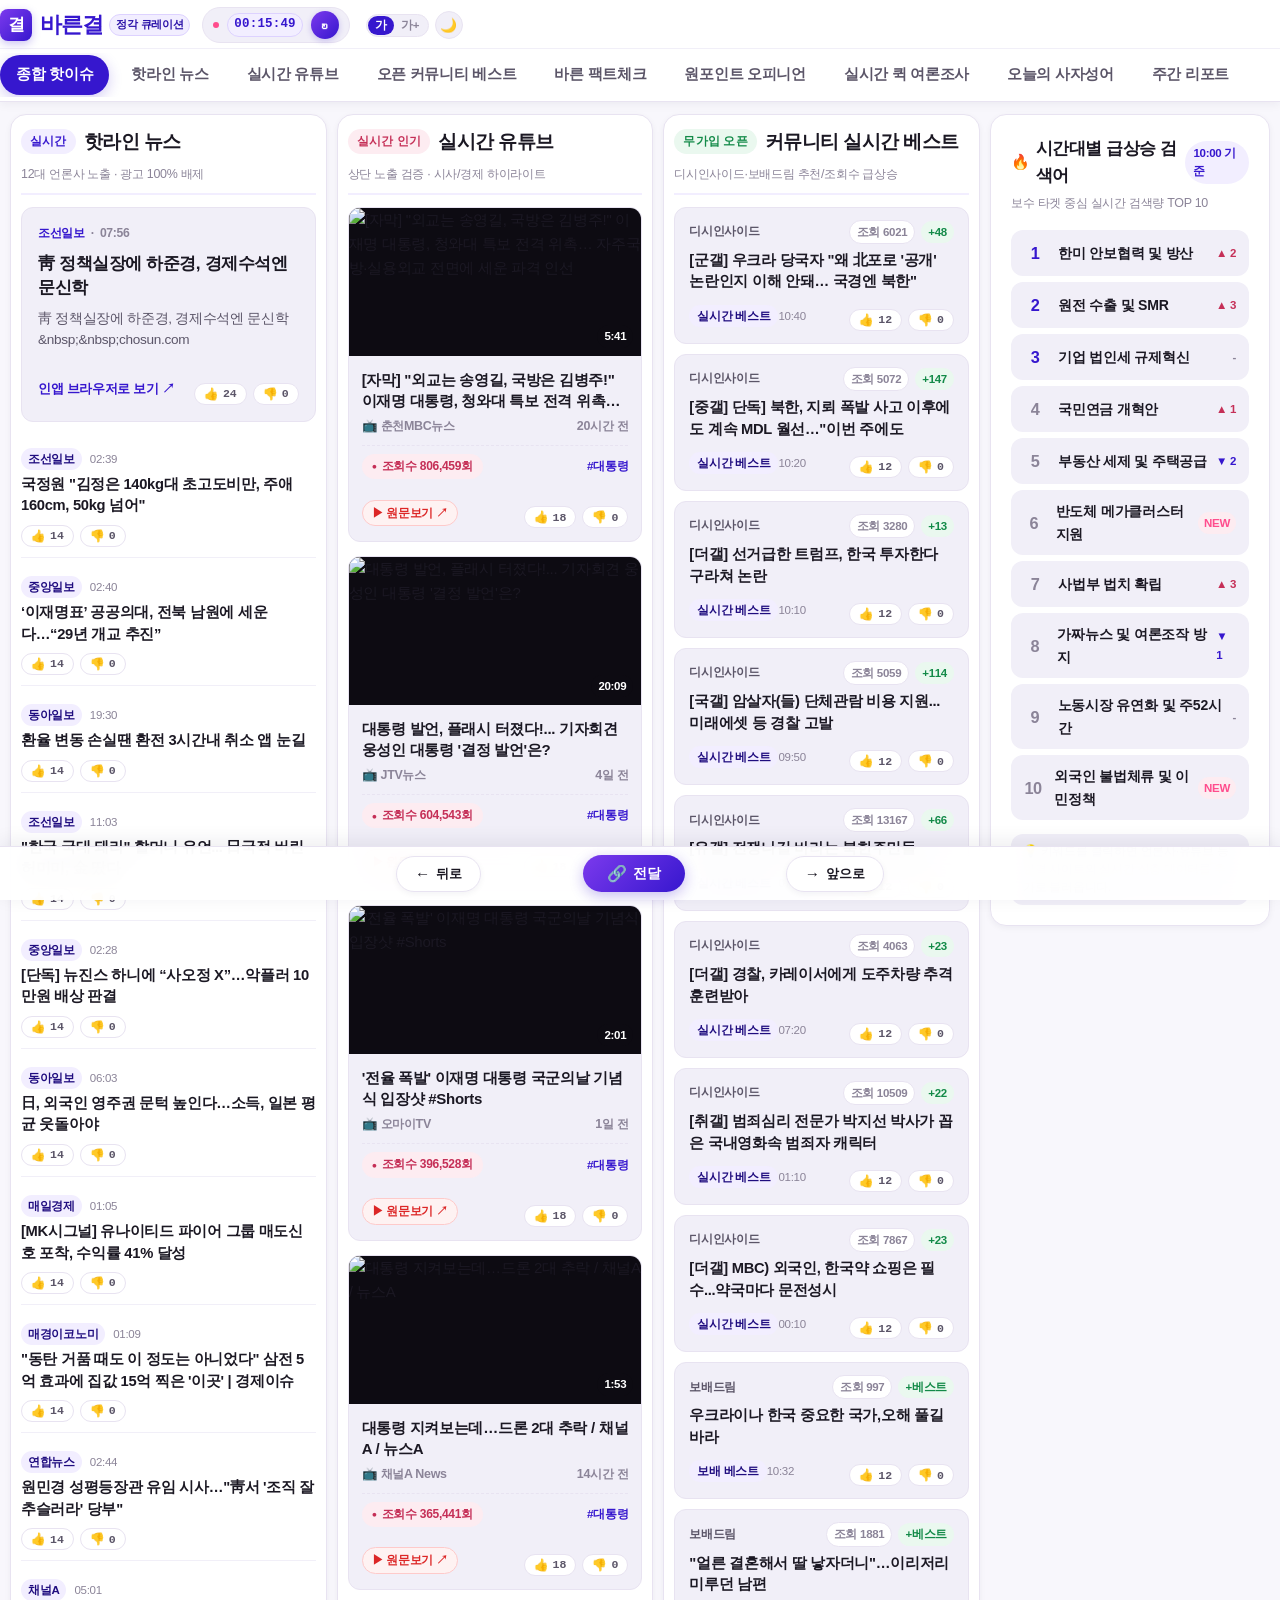
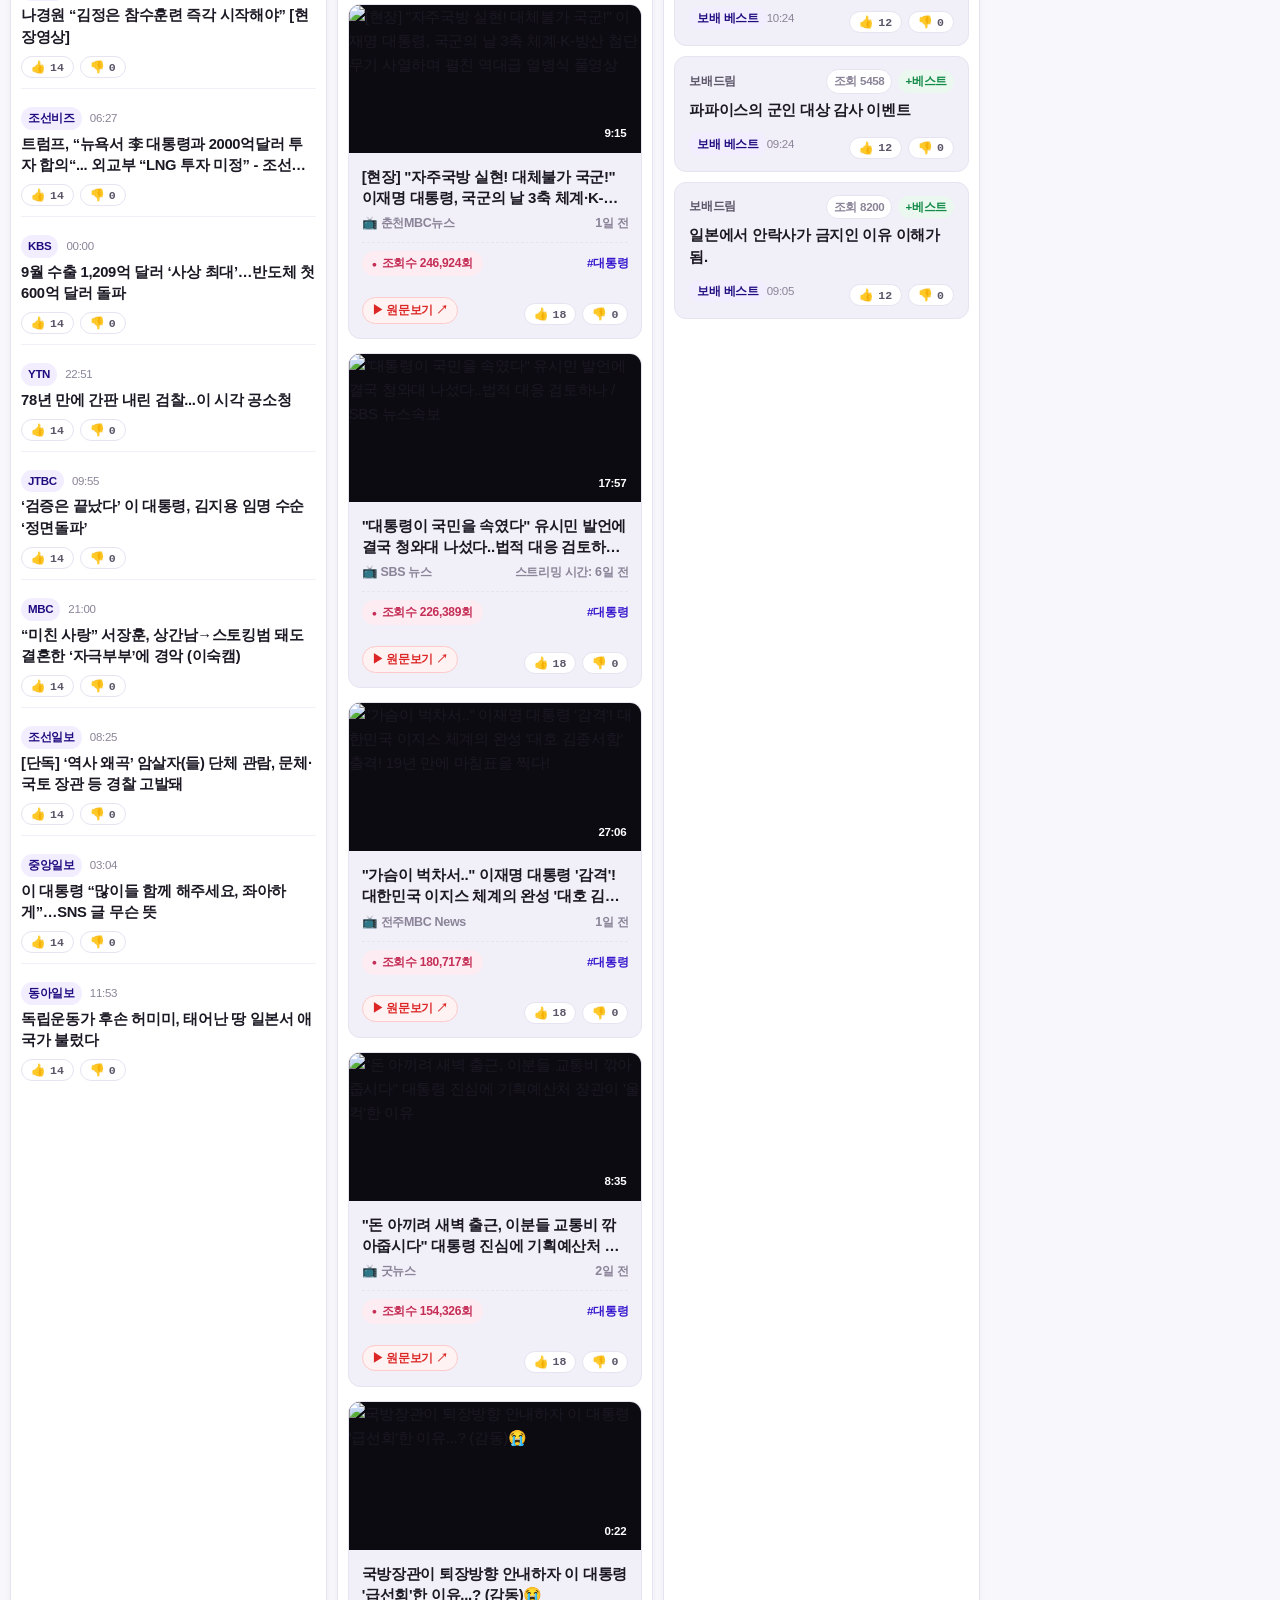
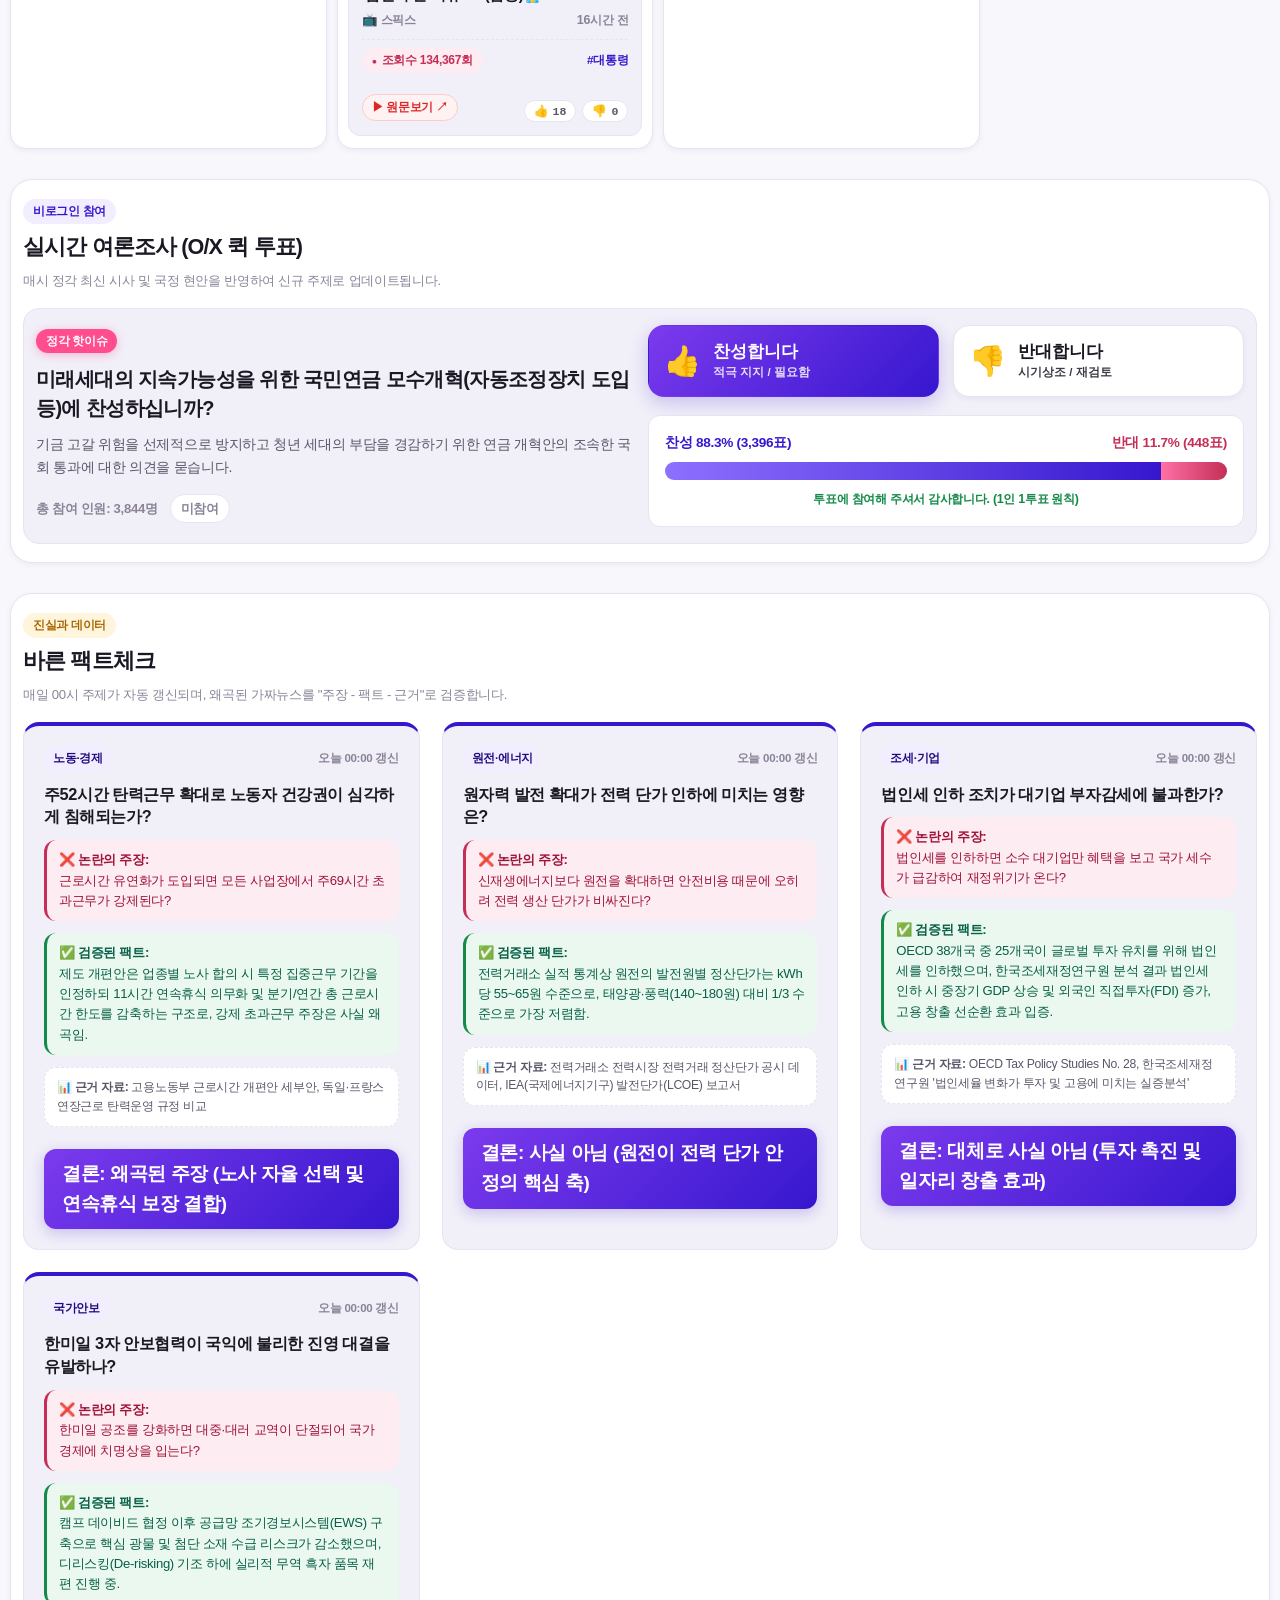
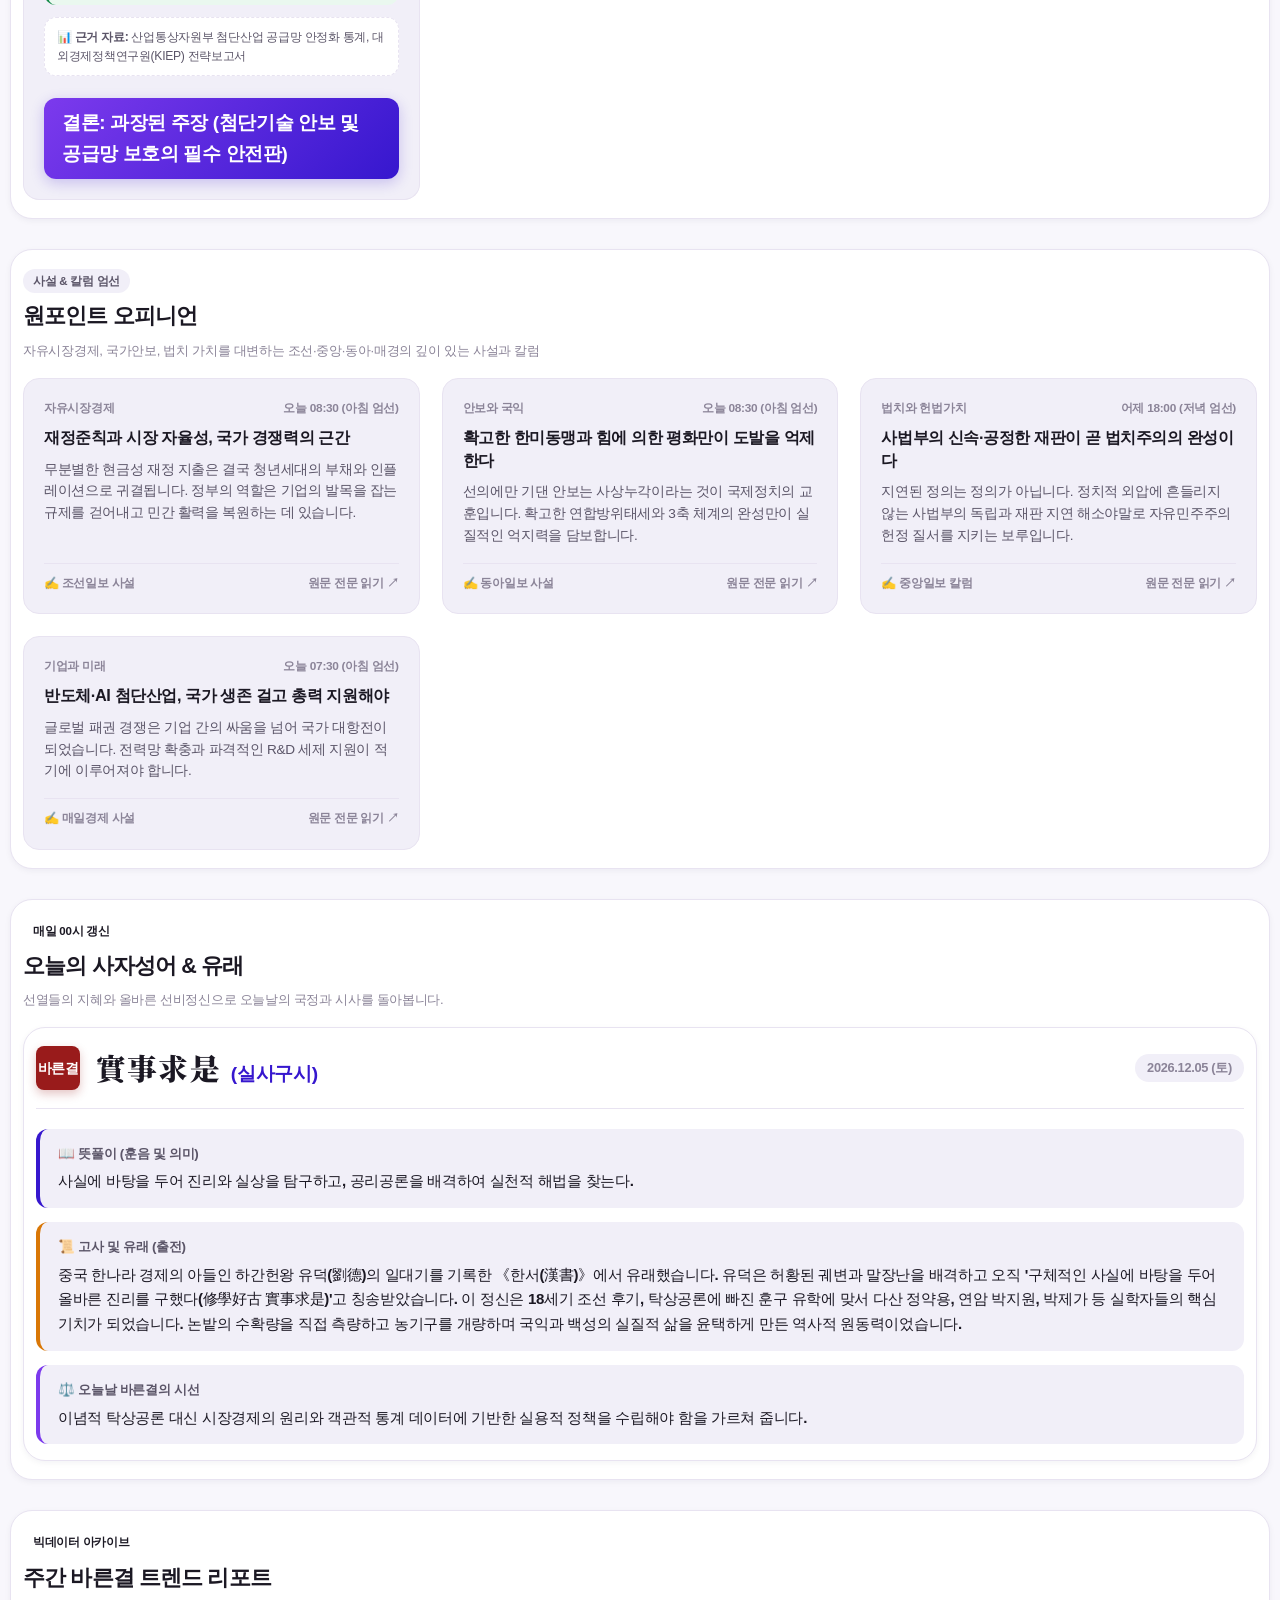
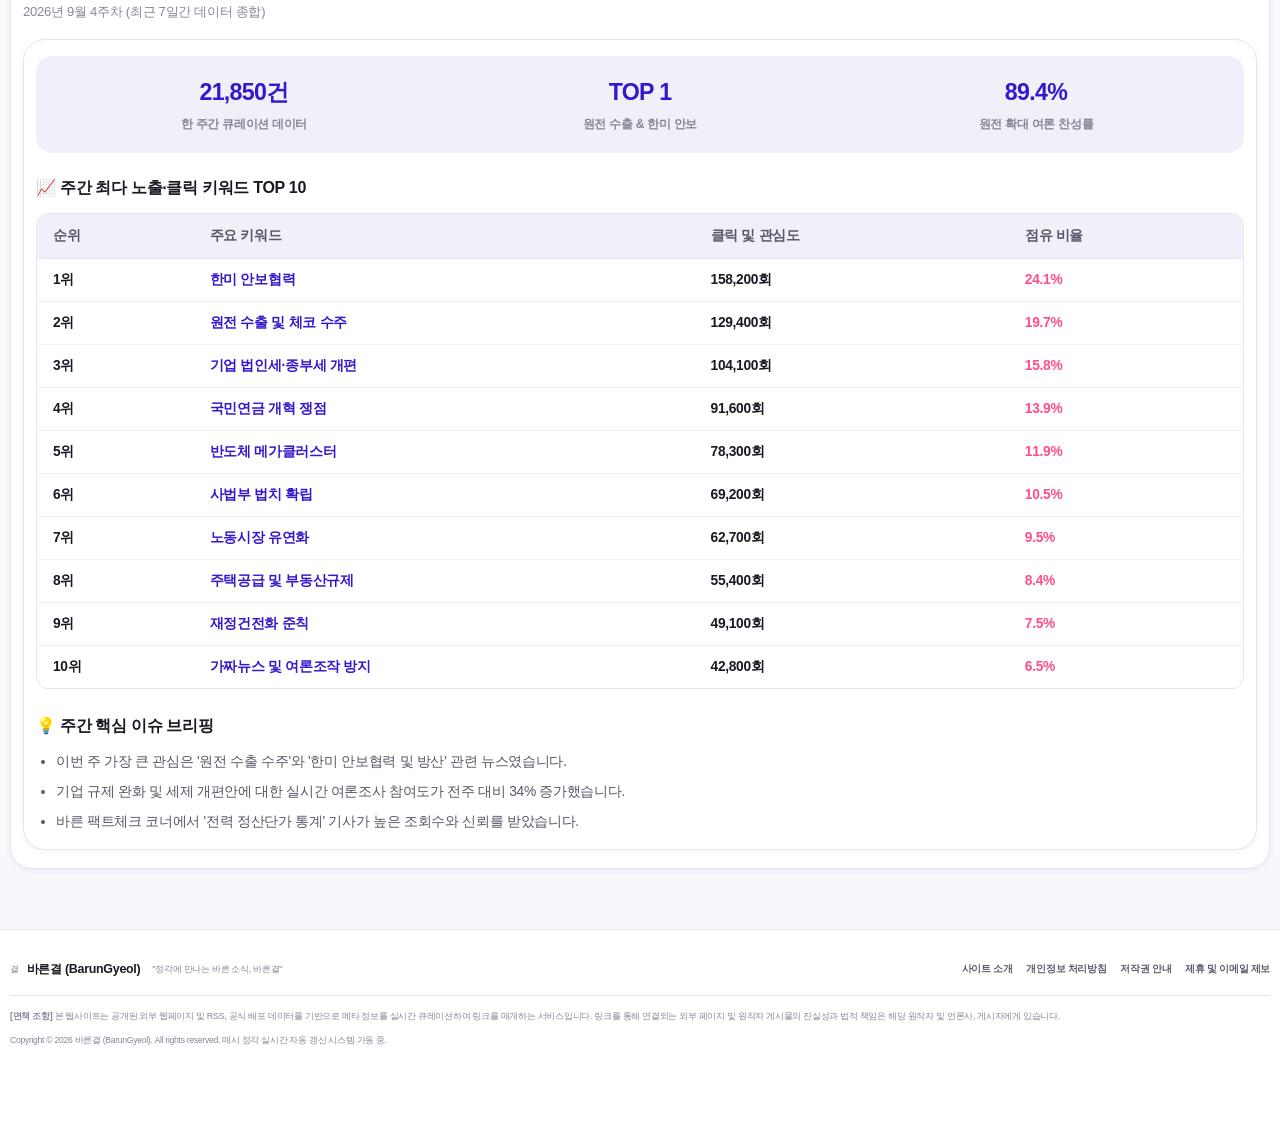
==== commit 914e7d17: "Add files via upload" ====
--- a/index.html
+++ b/index.html
@@ -16,10 +16,10 @@
 
   <!-- 최상단 고정 일체형 헤더 (헤더 + GNB 메뉴 라인이 스크롤 시 화면 상단에 100% 완전 고정) -->
   <header class="main-header sticky-top-header">
-    <!-- 상단 1단: 로고, 타이머(시간만 노출 & 갱신 버튼), 우측 유틸(가/가+, 테마) -->
+    <!-- 상단 1단: 로고, 타이머(시간), 새로고침 버튼, 글씨크기, 테마토글 일렬 배치 -->
     <div class="container header-inner-slim">
       
-      <!-- 좌측: 브랜드 로고 & 타이머 시간 결합 -->
+      <!-- 좌측: 브랜드 로고 & 타이머 시간 & 새로고침 & 글씨크기 & 테마토글 -->
       <div class="header-left-cluster">
         <a href="#" class="brand-logo-compact" onclick="resetFilter(event)">
           <div class="logo-symbol-compact">결</div>
@@ -29,27 +29,26 @@
           </div>
         </a>
 
-        <!-- 요구사항 1: 최근 업데이트 문구/시간 삭제, 다음 갱신 문구 삭제 (시간과 갱신 버튼만 노출) -->
+        <!-- 요구사항 2: '지금 갱신' 글자 삭제, 새로고침 아이콘 버튼만 유지 -->
         <div class="header-timer-inline">
           <span class="timer-live-dot"></span>
-          <span class="countdown-digits-compact" id="countdownTimer" title="다음 정각 갱신까지 남은 시간">00:34:20</span>
-          <button class="btn-refresh-inline" id="btnRefresh" title="지금 데이터 새로 갱신">
+          <span class="countdown-digits-compact" id="countdownTimer" title="다음 정각 갱신까지 남은 시간">00:00:00</span>
+          <button class="btn-refresh-inline" id="btnRefresh" title="새로고침">
             <span class="refresh-icon">↻</span>
-            <span class="refresh-text">지금 갱신</span>
           </button>
         </div>
-      </div>
-
-      <!-- 우측 끝 정렬: 글씨크기 조절(가/가+), 다크모드 토글 -->
-      <div class="header-right-cluster">
-        <div class="font-resizer-compact" title="글자 크기 조절 (가+는 120% 확대)">
-          <button class="font-btn-compact active" data-size="normal">가</button>
-          <button class="font-btn-compact" data-size="large">가+</button>
-        </div>
-
-        <button class="theme-toggle-compact" id="themeToggle" title="화면 테마 변경 (라이트/다크)">
-          <span id="themeIcon">🌙</span>
-        </button>
+
+        <!-- 요구사항 3: 글씨 크기 및 컬러토글을 새로고침 버튼 바로 옆에 배치 -->
+        <div class="header-tools-inline">
+          <div class="font-resizer-compact" title="글자 크기 조절 (가+는 120% 확대)">
+            <button class="font-btn-compact active" data-size="normal">가</button>
+            <button class="font-btn-compact" data-size="large">가+</button>
+          </div>
+
+          <button class="theme-toggle-compact" id="themeToggle" title="화면 테마 변경 (라이트/다크)">
+            <span id="themeIcon">🌙</span>
+          </button>
+        </div>
       </div>
 
     </div>
@@ -441,10 +440,10 @@
         <span class="nav-btn-text">뒤로</span>
       </button>
 
-      <!-- 중앙: 공유하기 복사 버튼 -->
-      <button class="bottom-nav-btn btn-nav-share" id="btnBottomShare" onclick="handleShareCurrentPage()" title="바른결 링크 복사 및 카카오톡 공유">
+      <!-- 중앙: 공유/전달 버튼 (요구사항 5: '전달' 글자 기재, 콘텐츠 웹뷰 링크 또는 보던 위치 복사) -->
+      <button class="bottom-nav-btn btn-nav-share" id="btnBottomShare" onclick="handleShareCurrentPage()" title="현재 콘텐츠 웹뷰 또는 보시던 위치 그대로 전달·공유">
         <span class="nav-btn-icon share-icon">🔗</span>
-        <span class="nav-btn-text share-text">주소 복사·공유</span>
+        <span class="nav-btn-text share-text">전달</span>
       </button>
 
       <!-- 우측: 앞으로가기 -->
--- a/css/style.css
+++ b/css/style.css
@@ -344,18 +344,20 @@
 .btn-refresh-inline {
   display: inline-flex;
   align-items: center;
-  gap: 4px;
+  justify-content: center;
+  width: 28px;
+  height: 28px;
   background: linear-gradient(135deg, var(--color-secondary-500), var(--color-primary-500));
   color: #FFFFFF;
   border: none;
-  padding: 3px 9px;
-  border-radius: var(--radius-full);
-  font-size: 0.75rem;
+  padding: 0;
+  border-radius: var(--radius-full);
+  font-size: 0.85rem;
   font-weight: 750;
   cursor: pointer;
   box-shadow: 0 2px 6px rgba(54, 23, 206, 0.22);
   transition: transform var(--duration-fast), box-shadow var(--duration-fast);
-  white-space: nowrap;
+  flex-shrink: 0;
 }
 
 .btn-refresh-inline:hover {
@@ -364,7 +366,7 @@
 }
 
 .btn-refresh-inline:active {
-  transform: translateY(0) scale(0.97);
+  transform: translateY(0) scale(0.95);
 }
 
 .btn-refresh-inline.spinning .refresh-icon {
@@ -376,14 +378,12 @@
   to { transform: rotate(360deg); }
 }
 
-/* 최상단 우측 정렬 클러스터 (글씨크기 조절 + 다크모드) */
-.header-right-cluster {
-  display: flex;
-  align-items: center;
-  justify-content: flex-end;
-  gap: 8px;
-  margin-left: auto;
-  flex-shrink: 0;
+/* 새로고침 버튼 바로 옆: 글씨크기 및 테마토글 인라인 도구 */
+.header-tools-inline {
+  display: flex;
+  align-items: center;
+  gap: 6px;
+  margin-left: 4px;
 }
 
 /* 작게 수정된 글자 크기 조정 버튼 */
@@ -2351,9 +2351,9 @@
     font-size: 0.82rem;
   }
 
-  /* 인앱 브라우저 모바일 최적화 */
+  /* 인앱 브라우저 웹뷰 모바일 최적화 (풀스크린 유지) */
   .inapp-browser-dialog {
-    border-radius: var(--radius-lg);
+    border-radius: 0;
   }
 
   .browser-address-bar {
@@ -2492,42 +2492,50 @@
 }
 
 /* ========================================================
-   [18] 인앱 브라우저 모달 (요구사항 11: 외부 페이지 이탈 방지)
+   [18] 인앱 브라우저 웹뷰 (요구사항 1: 상/하단 고정 바 제외 영역 100% 최대 활용)
    ======================================================== */
 .inapp-browser-modal {
   position: fixed;
-  inset: 0;
+  top: 0;
+  left: 0;
+  right: 0;
+  bottom: 58px; /* 하단 고정 플로팅 바(58px) 제외한 영역 100% 최대 활용 */
   z-index: 2000;
-  background: rgba(13, 11, 18, 0.75);
-  backdrop-filter: blur(8px);
-  -webkit-backdrop-filter: blur(8px);
-  display: flex;
-  align-items: center;
-  justify-content: center;
-  padding: 14px 14px 74px 14px;
+  background: var(--bg-surface);
+  display: flex;
+  flex-direction: column;
+  padding: 0; /* 불필요한 테두리 여백 제거 */
+  margin: 0;
+  box-shadow: 0 4px 24px rgba(0, 0, 0, 0.25);
+}
+
+body.theme-dark .inapp-browser-modal {
+  background: var(--bg-base);
 }
 
 .inapp-browser-dialog {
   width: 100%;
-  max-width: 1100px;
+  max-width: 100%; /* 좌우 제한 없이 화면 100% 가득 채움 */
   height: 100%;
-  background: var(--bg-elevated);
-  border-radius: var(--radius-xl);
+  background: var(--bg-surface);
+  border-radius: 0; /* 라운딩 없이 풀스크린 웹뷰 */
+  border: none;
   overflow: hidden;
   display: flex;
   flex-direction: column;
-  box-shadow: var(--shadow-lg);
-  border: 1px solid var(--border-default);
+  box-shadow: none;
 }
 
 .inapp-browser-header {
   display: flex;
   align-items: center;
   justify-content: space-between;
-  gap: 12px;
-  padding: 10px 16px;
+  gap: 8px;
+  padding: 6px 12px;
   background: var(--bg-subtle);
   border-bottom: 1px solid var(--border-default);
+  height: 42px;
+  flex-shrink: 0;
 }
 
 .browser-controls-left,
